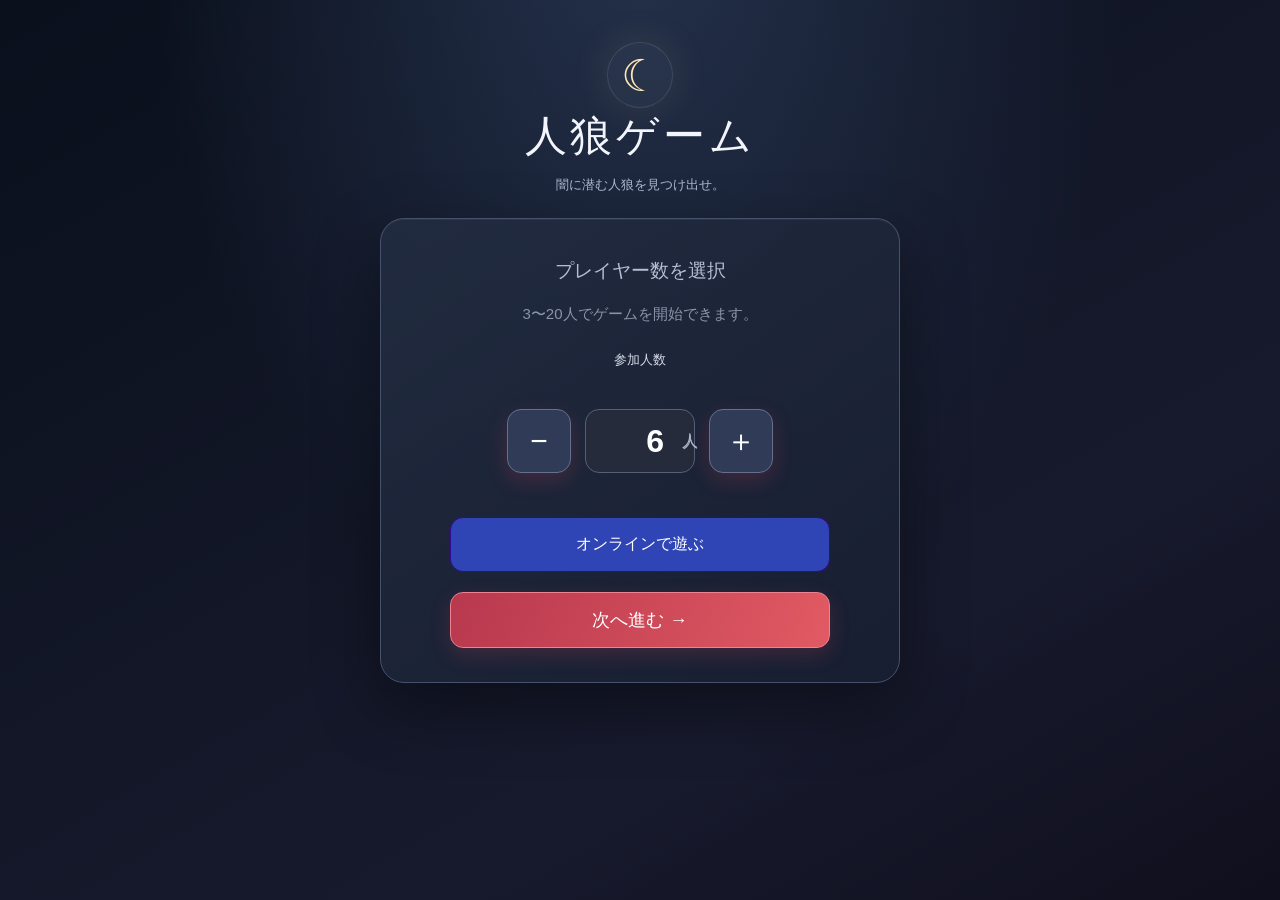
==== index.html @ f83a1902 "Add files via upload" ====
<!DOCTYPE html>
<html lang="ja">
<head>
  <meta charset="UTF-8">
  <meta name="viewport" content="width=device-width, initial-scale=1.0">

  
  <title>人狼ゲーム</title>

  <link rel="stylesheet" href="style.css">
  <script src="script.js" defer></script>
</head>

<body>

  <div class="app-shell">

    <header class="app-header">
      <div class="brand-mark">☾</div>

      <h1>人狼ゲーム</h1>

      <p class="subtitle">
        闇に潜む人狼を見つけ出せ。
      </p>
    </header>

    <main class="game-card">

      <div id="game">
        <h2>プレイヤー数を選択</h2>

        <p>3〜20人でゲームを開始できます。</p>

        <label class="field-label" for="count">
          参加人数
        </label>

        <div class="number-field">
          
<div class="count-selector">
  <button id="initial-count-minus" class="count-adjust" type="button">−</button>

  <div class="count-display">
    <input type="number" id="count" min="3" max="20" value="6">
    <span>人</span>
  </div>

  <button id="initial-count-plus" class="count-adjust" type="button">＋</button>
</div>

          <span>人</span>
        </div>


<a class="online-mode-link" href="./online.html">
  オンラインで遊ぶ
</a>


        <button id="start">
          次へ進む →
        </button>
      </div>

    </main>

  </div>

</body>
</html>
---- style.css ----
:root {
  color-scheme: dark;
  font-family: "Segoe UI", "Yu Gothic", "Meiryo", sans-serif;
  font-synthesis: none;
  --ink: #f3f5fc;
  --muted: #acb6cc;
  --accent: #e36a71;
  --line: #34405a;
}
* { box-sizing: border-box; }
body {
  margin: 0;
  min-height: 100vh;
  min-height: 100dvh;
  color: var(--ink);
  background: radial-gradient(ellipse at 50% -10%, #24324c 0, transparent 54%),
              linear-gradient(150deg, #0a101c, #171a2d 70%, #100f1d);
}
body::before {
  content: "";
  position: fixed;
  inset: 0;
  z-index: -1;
  opacity: .2;
  background-image: radial-gradient(#e9ebfa 0.7px, transparent 0.7px);
  background-size: 38px 38px;
  pointer-events: none;
}
.app-shell { width: min(100% - 32px, 520px); margin: 0 auto; padding: 42px 0 28px; }
.app-header { text-align: center; padding: 0 0 24px; }
.brand-mark { display: inline-grid; place-items: center; color: #ffe7b4; font-size: 44px; width: 66px; height: 66px; border-radius: 50%; background: #ffffff0a; border: 1px solid #ffffff1c; box-shadow: 0 0 38px #e8c48f21; }
.eyebrow { margin: 14px 0 6px; font-size: 10px; letter-spacing: .25em; color: #d0b6a6; font-weight: 700; }
h1 { font-size: clamp(29px, 7vw, 42px); margin: 0; font-weight: 800; letter-spacing: .09em; }
.subtitle { color: var(--muted); font-size: 13px; margin: 12px 0 0; }
.game-card { padding: clamp(20px, 5vw, 34px); background: linear-gradient(145deg, #222b40ed, #181f31f4); border: 1px solid #46516c; border-radius: 24px; box-shadow: 0 24px 65px #0006, inset 0 1px #ffffff10; }
#game { min-height: 220px; text-align: center; }
#game h2 { margin: 4px 0 17px; font-size: clamp(22px, 5vw, 27px); line-height: 1.45; }
#game h3 { margin-top: 22px; font-size: 17px; }

/* 通常の説明文 */
#game > p {
  color: #aeb8cc;
  font-size: 16px;
  font-weight: 400;
  line-height: 1.7;
}

#game > p { color: var(--muted); }
button { display: block; width: min(100%, 380px); margin: 20px auto 0; padding: 15px 20px; background: linear-gradient(110deg, #b8384e, #e15a63); color: #fff; border: 1px solid #ef8190; border-radius: 13px; font: inherit; font-size: 16px; font-weight: 750; cursor: pointer; box-shadow: 0 7px 20px #d1405836; transition: transform .18s ease, filter .18s ease, box-shadow .18s ease; }
button:hover:not(:disabled) { transform: translateY(-2px); filter: brightness(1.12); box-shadow: 0 12px 24px #d1405850; }
button:active:not(:disabled) { transform: translateY(1px) scale(.985); }
button:focus-visible, input:focus-visible, select:focus-visible, textarea:focus-visible { outline: 3px solid #f8c794; outline-offset: 3px; }
button:disabled { opacity: .48; cursor: not-allowed; filter: grayscale(.4); }
.field-label { display: block; font-size: 13px; color: #d6dbe8; font-weight: 650; margin: 25px 0 12px; }
.number-field { position: relative; display: flex; align-items: center; justify-content: center; width: 160px; margin: 0 auto 12px; }
.number-field input { width: 100%; padding: 16px 42px 16px 18px; text-align: center; font-size: 30px; font-weight: 700; }
.number-field span { position: absolute; right: 22px; color: var(--muted); pointer-events: none; }
input, select, textarea { color: var(--ink); font: inherit; background: #101728; border: 1px solid #485570; border-radius: 10px; padding: 12px 14px; }
input[type="number"] { width: 100px; }
#name-inputs { display: flex; flex-direction: column; gap: 12px; margin: 24px auto; max-width: 320px; }
.name-input { width: 100%; font-size: 16px; }
#role-settings { display: flex; flex-direction: column; gap: 11px; margin: 22px 0; }
.role-row { display: flex; justify-content: space-between; align-items: center; gap: 14px; padding: 13px 15px; background: #101728a8; border: 1px solid var(--line); border-radius: 12px; }
.role-row label { text-align: left; }
.role-count { width: 78px!important; text-align: center; }
.error-text { color: #ff9ca4!important; font-size: 14px; }
.role { font-size: 30px; font-weight: 800; }
.choice-list { display: grid; gap: 10px; margin: 22px 0 6px; }
.choice-button { margin: 0; width: 100%; background: #303b57; border: 1px solid #566785; box-shadow: none; }
.survivor-list { text-align: left; margin: 18px 0; }
.survivor, .eliminated { margin: 8px 0; padding: 12px; border-radius: 9px; }
.survivor { color: #a9edc6; background: #183d34a8; }
.eliminated { color: #f5aab4; background: #542b37a8; }
.wolf-opinion { text-align: left; background: #402936; border: 1px solid #8e4b5e; border-radius: 12px; padding: 14px; margin: 12px 0; }
.wolf-opinion strong { color: #ffa8ae; }
.wolf-opinion p { color: #f2dbe3!important; margin: 7px 0; }
.wolf-select { width: 100%; display: block; margin: 12px auto; }
.wolf-comment { width: 100%; margin: 12px 0; }
.wolf-explanation { background: #422c37; border-left: 4px solid var(--accent); border-radius: 8px; padding: 14px; text-align: left; line-height: 1.8; color: white!important; }

.private-role-badge {
  display: flex;
  flex-direction: column;
  align-items: center;
  gap: 8px;

  margin-bottom: 24px;
  padding: 20px;

  background: rgba(130, 35, 48, 0.18);
  border: 2px solid #d94b5e;
  border-radius: 14px;

  text-align: center;
}

.private-role-badge span { font-size: 13px; color: #f3ccd4; }

/* 自分の役職を強調 */
.private-role-badge strong {
  font-size: 30px;
  font-weight: 900;
  color: #ff626e;
  text-shadow: 0 0 12px rgba(255, 98, 110, 0.25);
}

.app-footer { padding-top: 24px; text-align: center; color: #79859f; font-size: 10px; letter-spacing: .14em; }
@media (max-width: 420px) { .app-shell { padding-top: 24px; } .game-card { border-radius: 18px; } .private-role-badge { flex-direction: column; gap: 3px; align-items: flex-start; } }
@media (prefers-reduced-motion: reduce) { *, *::before, *::after { animation: none!important; transition: none!important; } }


/* ===================================
   人狼ゲーム UI最終調整
=================================== */

/* 画面全体 */
.app-shell {
  width: min(100% - 32px, 520px);
  margin: 0 auto;
}

/* メインカード */
.game-card {
  background: linear-gradient(
    145deg,
    rgba(34, 43, 64, 0.96),
    rgba(24, 31, 49, 0.98)
  );

  border: 1px solid #46516c;
  border-radius: 24px;

  box-shadow:
    0 24px 65px rgba(0, 0, 0, 0.4),
    inset 0 1px rgba(255, 255, 255, 0.06);
}

/* 日付やフェーズ名 */
#game h2 {
  font-size: 19px;
  font-weight: 650;
  color: #b4bfd4;
  margin-bottom: 16px;
}

/* 今何をすべきかを示す説明 */
#game > p {
  font-size: 21px;
  font-weight: 700;
  line-height: 1.7;
  color: #ffffff;
}

/* 仲間の人狼の表示 */
#game .wolf-explanation {
  font-size: 19px;
  font-weight: 700;
  line-height: 1.8;
}

/* 人狼の意見カード */
.wolf-opinion {
  background: #402936;
  border: 1px solid #8e4b5e;
  border-radius: 12px;
  padding: 17px;
  margin: 14px 0;
}

.wolf-opinion strong {
  font-size: 20px;
  color: #ffb0b6;
}

/* 選択ボタン */
.choice-button {
  font-size: 19px;
  font-weight: 700;
  padding: 17px 18px;
}

/* メインボタン */
button {
  font-size: 18px;
  font-weight: 750;
  min-height: 54px;
}

/* 自分の役職 */
.private-role-badge strong {
  font-size: 23px;
  font-weight: 800;
}

/* 人数選択 */
.number-field input {
  font-size: 32px;
  font-weight: 800;
}

/* スマホ対応 */
@media (max-width: 420px) {
  #game > p {
    font-size: 19px;
  }

  #game h2 {
    font-size: 17px;
  }

  .game-card {
    border-radius: 18px;
  }
}


/* ==============================
   詳細設定
============================== */

.advanced-settings {
  margin: 24px 0;
  padding: 16px;
  border: 1px solid #46516c;
  border-radius: 14px;
  background: #1d263a;
  text-align: left;
}

.advanced-settings summary {
  cursor: pointer;
  font-size: 19px;
  font-weight: 700;
  color: #ffe7b4;
  padding: 4px;
}

.advanced-settings summary::marker {
  color: #e36a71;
}

.setting-item {
  display: flex;
  justify-content: space-between;
  align-items: center;
  gap: 15px;
  padding: 18px 0;
  border-bottom: 1px solid #46516c;
}

.setting-item:last-child {
  border-bottom: none;
}

.setting-description {
  flex: 1;
  min-width: 0;
}

.setting-description strong {
  font-size: 16px;
  color: #ffffff;
}

.setting-description p {
  font-size: 13px;
  color: #acb6cc;
  margin: 6px 0 0;
}

/* ON・OFFスイッチ */

.setting-switch {
  position: relative;
  width: 52px;
  height: 30px;
  flex-shrink: 0;
  display: block;
  cursor: pointer;
}

.setting-switch input {
  position: absolute;
  opacity: 0;
  width: 100%;
  height: 100%;
  margin: 0;
  cursor: pointer;
}

.switch-slider {
  position: absolute;
  inset: 0;
  background: #47536a;
  border-radius: 30px;
  transition: background 0.25s;
  pointer-events: none;
}

.switch-slider::before {
  content: "";
  position: absolute;
  width: 22px;
  height: 22px;
  left: 4px;
  top: 4px;
  background: white;
  border-radius: 50%;
  transition: transform 0.25s;
}

.setting-switch input:checked + .switch-slider {
  background: #e36a71;
}

.setting-switch input:checked + .switch-slider::before {
  transform: translateX(22px);
}

.setting-switch input:focus-visible + .switch-slider {
  outline: 3px solid #f8c794;
  outline-offset: 3px;
}

/* 狂人の人狼確認カード */

.wolf-identity-card {
  margin: 18px 0;
  padding: 20px;
  background: #422c37;
  border: 1px solid #a65e6a;
  border-radius: 12px;
  text-align: center;
}

.wolf-identity-card p {
  font-size: 14px;
  color: #f3ccd4;
  margin: 0 0 10px;
}

.wolf-identity-card strong {
  display: block;
  font-size: clamp(22px, 5vw, 28px);
  color: #ffe7b4;
  overflow-wrap: anywhere;
}


/* 投票スキップボタン */
.skip-button {
  background: #303b57;
  border: 1px solid #64748b;
  box-shadow: none;
  color: #ffffff;
  margin-top: 12px;
}

/* キャンセルボタン */
.cancel-button {
  background: transparent;
  border: 1px solid #64748b;
  box-shadow: none;
  color: #acb6cc;
  margin-top: 12px;
}


/* ==========================
   役職表示の視認性改善
========================== */

/* 役職の表示枠 */
#game .private-role-badge {
  background: rgba(100, 30, 45, 0.12);
  border: 2px solid #e34f62;
  border-radius: 16px;
  padding: 22px 16px;
  margin-bottom: 26px;

  display: flex;
  flex-direction: column;
  align-items: center;
  gap: 10px;

  box-shadow: 0 0 18px rgba(227, 79, 98, 0.15);
}

/* 「あなたの役職」のラベル */
#game .private-role-badge span {
  color: #aab0bf;
  font-size: 13px;
  font-weight: 400;
}

/* 役職名：白文字＋赤い輪郭 */
#game .private-role-badge strong {
  color: #ffffff;
  font-size: clamp(30px, 7vw, 38px);
  font-weight: 900;

  -webkit-text-stroke: 1px #e34f62;
  paint-order: stroke fill;

  text-shadow: 0 0 16px rgba(227, 79, 98, 0.25);
  letter-spacing: 0.08em;
}

/* 通常の説明文を薄くする */
#game > p {
  color: #8b94a8;
  font-size: 15px;
  font-weight: 400;
  line-height: 1.7;
}

/* 人狼の補足説明も控えめにする */
#game .wolf-explanation {
  color: #a4adbf !important;
  font-size: 15px;
  font-weight: 400;
  line-height: 1.7;

  background: rgba(255, 255, 255, 0.025);
  border-left: 2px solid #6a4652;
  box-shadow: none;
}


/* 端末を渡す相手の名前 */
#game .pass-player-name {
  color: #ffffff;
  font-size: clamp(32px, 8vw, 44px);
  font-weight: 900;
  text-align: center;
  line-height: 1.3;
  overflow-wrap: anywhere;

  text-shadow: 0 0 18px rgba(255, 255, 255, 0.15);

  margin: 20px 0 8px;
}

/* 端末の受け渡し説明 */
#game .pass-instruction {
  color: #8892a6;
  font-size: 15px;
  font-weight: 400;
  text-align: center;

  margin-bottom: 32px;
}


/* 占い結果の確認欄 */
#game .seer-confirm {
  margin-top: 18px;
  padding: 20px 16px;
  background: rgba(110, 40, 58, 0.16);
  border: 1px solid #9c5264;
  border-radius: 14px;
  animation: confirmAppear 0.2s ease-out;
}

#game .seer-confirm h3 {
  color: #ffffff;
  font-size: 18px;
  margin: 0 0 10px;
}

#game .seer-confirm p {
  color: #aeb8c8;
  font-size: 14px;
  line-height: 1.6;
  margin: 0 0 16px;
}

#game .seer-confirm-actions {
  display: flex;
  gap: 10px;
}

#game .seer-confirm-actions button {
  flex: 1;
  font-size: 14px;
  padding: 12px 8px;
  margin: 0;
}

#game .seer-confirm-cancel {
  background: #343b4e;
  color: #ffffff;
  border: 1px solid #626b80;
}

@keyframes confirmAppear {
  from {
    opacity: 0;
    transform: translateY(8px);
  }
  to {
    opacity: 1;
    transform: translateY(0);
  }
}


/* 人狼の選択ボタン一覧 */
#game .wolf-button-list {
  display: grid;
  grid-template-columns: repeat(2, minmax(0, 1fr));
  gap: 10px;
  margin: 14px 0 26px;
}

/* 通常の選択ボタン */
#game .wolf-choice-button {
  width: 100%;
  min-width: 0;
  margin: 0;
  padding: 14px 10px;

  background: #303b57;
  color: #ffffff;
  border: 2px solid #48516a;
  border-radius: 12px;

  font-size: 15px;
  font-weight: 600;
  line-height: 1.5;
  overflow-wrap: anywhere;

  cursor: pointer;
  transition: background 0.15s, border-color 0.15s;
}

/* 選択済みボタン */
#game .wolf-choice-button.selected {
  background: #84354b;
  border-color: #ff829a;
  color: #ffffff;
  box-shadow: 0 0 12px rgba(255, 100, 130, 0.2);
}

/* スマホの小さい画面 */
@media (max-width: 380px) {
  #game .wolf-button-list {
    grid-template-columns: 1fr;
  }
}


/* 人数を変更して遊ぶボタン */
#game .secondary-button {
  background: #303b57;
  color: #ffffff;
  border: 1px solid #65708b;
  margin-top: 12px;
}

#game .secondary-button:hover {
  background: #3c4969;
  border-color: #8e9bb8;
}


/* 設定画面の戻るボタン */
#game .back-button {
  margin-top: 12px;
  background: transparent;
  color: #b4bdcf;
  border: 1px solid #556078;
  border-radius: 12px;
  padding: 13px 18px;
  font-size: 14px;
  font-weight: 500;
}

#game .back-button:hover {
  background: #303b57;
  color: #ffffff;
  border-color: #8895b2;
}


/* 人数選択エリア */
#game .count-selector {
  display: flex;
  align-items: center;
  justify-content: center;
  gap: 14px;
  margin: 28px 0;
}

/* ＋・−ボタン */
#game .count-adjust {
  width: 64px;
  height: 64px;
  flex-shrink: 0;
  padding: 0;
  margin: 0;

  background: #303b57;
  color: #ffffff;
  border: 1px solid #65708b;
  border-radius: 14px;

  font-size: 30px;
  font-weight: 400;
  cursor: pointer;
}

#game .count-adjust:hover:not(:disabled) {
  background: #84354b;
  border-color: #e34f62;
}

#game .count-adjust:disabled {
  opacity: 0.35;
  cursor: not-allowed;
}

/* 中央の数字表示 */

#game .count-display {
  width: 110px;
  height: 64px;
  flex-shrink: 0;

  display: flex;
  flex-direction: row;
  align-items: center;
  justify-content: center;
  gap: 5px;

  background: #252b3a;
  border: 1px solid #556078;
  border-radius: 14px;
  box-sizing: border-box;
}



#game .count-display input {
  width: 48px;
  height: 44px;
  padding: 0;
  margin: 0;

  background: transparent;
  color: #ffffff;
  border: none;
  outline: none;
  box-shadow: none;

  text-align: right;
  font-size: 32px;
  font-weight: 800;
  line-height: 1;
  box-sizing: border-box;

  appearance: textfield;
  -moz-appearance: textfield;
}


/* 数字にカーソルを合わせても標準の上下矢印を出さない */
#game .count-display input::-webkit-inner-spin-button,
#game .count-display input::-webkit-outer-spin-button {
  -webkit-appearance: none;
  margin: 0;
}


#game .count-display span {
  display: inline-block;
  flex-shrink: 0;
  color: #aab2c3;
  font-size: 15px;
  font-weight: 500;
  line-height: 1;
  margin: 0;
  padding: 0;
}



/* ========================================
   ゲーム全体のスマホ対応
======================================== */

/* 画面の横はみ出しを防止 */
html {
  width: 100%;
  overflow-x: clip;
  -webkit-text-size-adjust: 100%;
}

body {
  width: 100%;
  min-height: 100vh;
  min-height: 100dvh;
  margin: 0;
  overflow-x: clip;
  box-sizing: border-box;
}

*, *::before, *::after {
  box-sizing: border-box;
}

/* ゲームエリア */
#game {
  width: 100%;
  min-width: 0;
  max-width: 680px;
  margin-left: auto;
  margin-right: auto;
}

/* 日本語・長い名前の折り返し */
#game h2,
#game h3,
#game p,
#game strong,
#game .pass-player-name {
  overflow-wrap: anywhere;
  word-break: normal;
}

/* 入力欄の共通設定 */
#game input,
#game select,
#game textarea {
  max-width: 100%;
}

/* タッチ操作とアクセシビリティ */
button {
  touch-action: manipulation;
  -webkit-tap-highlight-color: transparent;
}

button:focus-visible,
input:focus-visible,
select:focus-visible,
textarea:focus-visible {
  outline: 2px solid #e34f62;
  outline-offset: 3px;
}

/* ========================================
   タブレット・スマホ共通
======================================== */

@media (max-width: 768px) {

  body {
    padding-left: 14px;
    padding-right: 14px;
    padding-bottom: env(safe-area-inset-bottom, 0px);
  }

  #game {
    width: 100%;
    padding: 20px 16px;
    border-radius: 18px;
  }

  #game h2 {
    font-size: clamp(22px, 5.5vw, 30px);
    line-height: 1.35;
  }

  #game h3 {
    font-size: clamp(17px, 4.4vw, 21px);
    line-height: 1.4;
  }

  #game p {
    font-size: 14px;
    line-height: 1.75;
  }

  /* 通常の画面遷移ボタン */
  #game > button {
    display: block;
    width: 100%;
    min-height: 48px;
    padding: 13px 14px;
    font-size: 15px;
    line-height: 1.5;
    white-space: normal;
    overflow-wrap: anywhere;
  }

  /* プレイヤー名の入力画面 */
  #game #name-inputs {
    display: flex;
    flex-direction: column;
    gap: 10px;
    width: 100%;
  }

  #game .name-input {
    width: 100%;
    min-width: 0;
    min-height: 48px;
    margin: 0;
    padding: 12px 14px;
    font-size: 16px;
  }

  /* 役職人数の設定 */
  #game .role-row {
    display: flex;
    align-items: center;
    justify-content: space-between;
    gap: 12px;
    width: 100%;
    min-width: 0;
  }

  #game .role-row label {
    flex: 1;
    min-width: 0;
    font-size: 15px;
  }

  #game .role-count {
    width: 74px;
    max-width: 38%;
    min-height: 46px;
    flex-shrink: 0;
    margin: 0;
    font-size: 16px;
    text-align: center;
  }

  /* 詳細設定 */
  #game .advanced-settings {
    width: 100%;
    max-width: 100%;
  }

  #game .setting-item {
    display: flex;
    align-items: center;
    justify-content: space-between;
    gap: 12px;
    min-width: 0;
  }

  #game .setting-description {
    flex: 1;
    min-width: 0;
  }

  #game .setting-switch {
    flex-shrink: 0;
  }

  /* 受け渡し画面 */
  #game .pass-player-name {
    font-size: clamp(27px, 7vw, 40px);
    line-height: 1.35;
    text-align: center;
    margin: 20px 0 10px;
  }

  #game .pass-instruction {
    font-size: 14px;
    text-align: center;
    line-height: 1.6;
    margin-bottom: 28px;
  }

  /* 夜の役職表示 */
  #game .private-role-badge {
    width: 100%;
    max-width: 100%;
    padding: 16px 12px;
  }

  #game .private-role-badge strong {
    font-size: clamp(27px, 7vw, 38px);
    line-height: 1.35;
    overflow-wrap: anywhere;
  }

  /* 占い・護衛・投票先の選択 */
  #game .choice-list {
    display: grid;
    grid-template-columns: repeat(2, minmax(0, 1fr));
    gap: 10px;
    width: 100%;
  }

  #game .choice-button {
    width: 100%;
    min-width: 0;
    min-height: 52px;
    margin: 0;
    padding: 12px 8px;
    font-size: 14px;
    line-height: 1.4;
    overflow-wrap: anywhere;
    white-space: normal;
  }

  /* 人狼の襲撃先・理由 */
  #game .wolf-button-list {
    display: grid;
    grid-template-columns: repeat(2, minmax(0, 1fr));
    gap: 10px;
    width: 100%;
  }

  #game .wolf-choice-button {
    width: 100%;
    min-width: 0;
    min-height: 52px;
    margin: 0;
    padding: 12px 8px;
    font-size: 14px;
    line-height: 1.45;
    overflow-wrap: anywhere;
    white-space: normal;
  }

  /* 人狼の仲間の意見 */
  #game .wolf-opinion {
    width: 100%;
    max-width: 100%;
    min-width: 0;
    overflow-wrap: anywhere;
  }

  /* 生存者一覧 */
  #game .survivor-list {
    width: 100%;
    max-width: 100%;
  }

  #game .survivor-list p {
    overflow-wrap: anywhere;
  }

  /* 占い結果の確認 */
  #game .seer-confirm {
    width: 100%;
    max-width: 100%;
    padding: 16px 12px;
  }

  #game .seer-confirm-actions {
    display: flex;
    gap: 8px;
  }

  #game .seer-confirm-actions button {
    flex: 1;
    min-width: 0;
    min-height: 46px;
    padding: 10px 6px;
    font-size: 13px;
    white-space: normal;
  }

  /* 人数設定 */
  .count-selector {
    display: flex;
    align-items: center;
    justify-content: center;
    gap: 10px;
    width: 100%;
    max-width: 100%;
  }

  .count-adjust {
    width: 58px;
    height: 60px;
    flex-shrink: 0;
    margin: 0;
    padding: 0;
    font-size: 27px;
  }

  .count-display {
    width: 108px;
    height: 60px;
    min-width: 0;
    flex-shrink: 0;
    display: flex;
    flex-direction: row;
    align-items: center;
    justify-content: center;
    gap: 5px;
  }

  .count-display input {
    width: 48px;
    height: 44px;
    min-width: 0;
    padding: 0;
    margin: 0;
    font-size: 29px;
    text-align: right;
    line-height: 1;
    appearance: textfield;
    -moz-appearance: textfield;
  }

  .count-display span {
    display: inline-block;
    flex-shrink: 0;
    padding: 0;
    margin: 0;
    font-size: 14px;
    line-height: 1;
  }

  .count-display input::-webkit-inner-spin-button,
  .count-display input::-webkit-outer-spin-button {
    -webkit-appearance: none;
    margin: 0;
  }
}

/* ========================================
   小さいスマホ向け
======================================== */

@media (max-width: 380px) {

  body {
    padding-left: 10px;
    padding-right: 10px;
  }

  #game {
    padding: 18px 12px;
    border-radius: 14px;
  }

  #game h2 {
    font-size: 22px;
  }

  #game .choice-list,
  #game .wolf-button-list {
    gap: 8px;
  }

  #game .choice-button,
  #game .wolf-choice-button {
    padding: 12px 6px;
    font-size: 13px;
  }

  #game .role-count {
    width: 65px;
  }

  .count-selector {
    gap: 7px;
  }

  .count-adjust {
    width: 50px;
    height: 56px;
    font-size: 25px;
  }

  .count-display {
    width: 94px;
    height: 56px;
    gap: 4px;
  }

  .count-display input {
    width: 42px;
    font-size: 27px;
  }
}

/* ========================================
   動きを減らす設定への対応
======================================== */

@media (prefers-reduced-motion: reduce) {
  #game button,
  #game input,
  #game .wolf-choice-button {
    transition: none;
  }
}


/* 昼の議論タイマー */
#game .discussion-timer {
  width: 100%;
  margin: 24px 0;
  padding: 24px 16px;
  background: #242b3a;
  border: 1px solid #556078;
  border-radius: 18px;
  text-align: center;
}

#game .discussion-timer > p {
  color: #b0b9cb;
  font-size: 14px;
  margin: 0 0 12px;
}

#game .discussion-timer-display {
  color: #ffffff;
  font-size: clamp(44px, 12vw, 64px);
  font-weight: 900;
  line-height: 1.2;
  letter-spacing: 2px;
  font-variant-numeric: tabular-nums;
  margin-bottom: 20px;
}

#game .discussion-timer-display.time-up {
  color: #ff829a;
}

#game .discussion-add-time {
  width: 100%;
  min-height: 48px;
  margin: 0;
  padding: 12px;
  background: #303b57;
  color: #ffffff;
  border: 1px solid #65708b;
  border-radius: 12px;
  font-size: 15px;
  font-weight: 700;
}

#game .discussion-add-time:hover {
  background: #84354b;
  border-color: #e34f62;
}

@media (max-width: 380px) {
  #game .discussion-timer {
    padding: 20px 12px;
  }

  #game .discussion-timer-display {
    font-size: 42px;
    letter-spacing: 1px;
  }
}


/* 占い結果の表示 */
#game .seer-result-text {
  display: flex;
  flex-direction: column;
  align-items: center;
  gap: 16px;
  width: 100%;
  margin: 26px 0;
  text-align: center;
}

/* 占った相手の名前 */
#game .seer-result-text span {
  display: block;
  color: #ffffff;
  font-size: 17px;
  font-weight: 600;
  line-height: 1.6;
  overflow-wrap: anywhere;
}

/* 判定結果だけ赤色で強調 */
#game .seer-result-text strong {
  display: block;
  color: #ff617b;
  font-size: clamp(27px, 7vw, 42px);
  font-weight: 900;
  line-height: 1.4;
  text-shadow: 0 0 18px rgba(255, 80, 110, 0.2);
  overflow-wrap: anywhere;
}

@media (max-width: 380px) {
  #game .seer-result-text strong {
    font-size: 27px;
  }
}


/* 人狼の仲間確認画面 */
#game .wolf-teammates {
  display: flex;
  flex-direction: column;
  align-items: center;
  gap: 12px;
  width: 100%;
  margin: 26px 0;
  text-align: center;
}

/* 仲間の人狼という説明 */
#game .wolf-teammates span {
  color: #b0b9cb;
  font-size: 15px;
  font-weight: 500;
}

/* 仲間のプレイヤー名 */
#game .wolf-teammates strong {
  display: block;
  color: #ff617b;
  font-size: clamp(28px, 7vw, 42px);
  font-weight: 900;
  line-height: 1.5;
  text-align: center;
  overflow-wrap: anywhere;
  text-shadow: 0 0 18px rgba(255, 80, 110, 0.2);
}


/* タイマー操作ボタンを横並びにする */
#game .discussion-timer-controls {
  display: grid;
  grid-template-columns: repeat(2, minmax(0, 1fr));
  gap: 10px;
  width: 100%;
}

/* 一時停止・再開ボタン */
#game .discussion-pause {
  width: 100%;
  min-height: 48px;
  margin: 0;
  padding: 12px 8px;
  background: #84354b;
  color: #ffffff;
  border: 1px solid #e34f62;
  border-radius: 12px;
  font-size: 15px;
  font-weight: 700;
}

/* 既存の＋1分ボタンも高さを統一 */
#game .discussion-add-time {
  width: 100%;
  min-height: 48px;
  margin: 0;
}

#game .discussion-pause:disabled {
  opacity: 0.4;
  cursor: not-allowed;
}

@media (max-width: 380px) {
  #game .discussion-timer-controls {
    gap: 8px;
  }

  #game .discussion-pause,
  #game .discussion-add-time {
    font-size: 13px;
    padding: 10px 6px;
  }
}


/* 怪盗の役職交換画面 */
#game .choice-list {
  display: grid;
  grid-template-columns: repeat(2, minmax(0, 1fr));
  gap: 10px;
  width: 100%;
}

#game .choice-button {
  min-width: 0;
  min-height: 52px;
  margin: 0;
  padding: 13px 10px;
  overflow-wrap: anywhere;
  white-space: normal;
}

/* 怪盗の交換しないボタン */
#game .back-button {
  min-height: 48px;
  background: #303b57;
  color: #ffffff;
  border: 1px solid #65708b;
  border-radius: 12px;
}

/* 小さいスマホ */
@media (max-width: 380px) {
  #game .choice-list {
    gap: 8px;
  }

  #game .choice-button {
    padding: 12px 7px;
    font-size: 13px;
  }
}


#game .special-role-description {
  width: 100%;
  margin: 16px 0 24px;
  padding: 16px;
  background: #242b3a;
  color: #ffffff;
  border: 1px solid #65708b;
  border-radius: 12px;
  font-size: 15px;
  font-weight: 500;
  line-height: 1.8;
  text-align: left;
}


/* 怪盗の交換結果 */
#game .thief-role-result {
  display: flex;
  flex-direction: column;
  align-items: center;
  gap: 12px;
  margin: 24px 0;
  text-align: center;
}

#game .thief-role-result span {
  color: #ffffff;
  font-size: 17px;
  font-weight: 600;
}

#game .thief-role-result strong {
  color: #ff617b;
  font-size: clamp(32px, 8vw, 46px);
  font-weight: 900;
  line-height: 1.4;
  overflow-wrap: anywhere;
  text-shadow: 0 0 18px rgba(255, 80, 110, 0.25);
}


/* 役職設定の各カード */
#game .role-row {
  display: flex;
  align-items: center;
  justify-content: space-between;
  gap: 14px;
  width: 100%;
  padding: 16px;
  margin-bottom: 12px;
  background: #252d40;
  border: 1px solid #46516a;
  border-radius: 14px;
}

/* 役職名と説明文 */
#game .role-info {
  display: flex;
  flex: 1;
  min-width: 0;
  flex-direction: column;
  align-items: flex-start;
  gap: 6px;
}

/* 役職名を大きく強調 */
#game .role-name {
  display: block;
  color: #ffffff;
  font-size: 23px;
  font-weight: 800;
  line-height: 1.3;
  text-align: left;
}

/* 一言説明 */
#game .role-description {
  margin: 0;
  color: #b1bbce;
  font-size: 13px;
  font-weight: 400;
  line-height: 1.5;
  text-align: left;
  overflow-wrap: anywhere;
}

/* 人数入力欄 */
#game .role-count {
  flex: 0 0 58px;
  width: 58px;
  min-width: 0;
  height: 52px;
  padding: 6px;
  text-align: center;
  font-size: 23px;
  font-weight: 700;
  color: #ffffff;
  background: #171d2b;
  border: 1px solid #66718a;
  border-radius: 10px;
}

/* スマートフォン対応 */
@media (max-width: 480px) {
  #game .role-row {
    padding: 13px 11px;
    gap: 8px;
  }

  #game .role-name {
    font-size: 20px;
  }

  #game .role-description {
    font-size: 12px;
  }

  #game .role-count {
    flex-basis: 52px;
    width: 52px;
    height: 48px;
    font-size: 21px;
  }
}


/* 怪盗に役職を盗まれたときの通知 */
#game .robbery-notice {
  display: flex;
  flex-direction: column;
  align-items: center;
  gap: 16px;
  text-align: center;
  margin: 28px 0;
}

#game .robbery-notice > strong:first-child {
  color: #ff617b;
  font-size: clamp(24px, 6vw, 32px);
  font-weight: 900;
  line-height: 1.5;
}

#game .robbery-notice span {
  color: #ffffff;
  font-size: 16px;
  font-weight: 500;
}

#game .robbery-notice .robbery-new-role {
  color: #ff617b;
  font-size: clamp(34px, 9vw, 48px);
  font-weight: 900;
  line-height: 1.3;
}


/* ランダム事件カード */
#game .event-card {
  padding: 18px;
  margin: 18px 0;
  border: 1px solid #d08c59;
  border-radius: 14px;
  background: #372b2b;
  text-align: center;
}

#game .event-card strong {
  color: #ffd39b;
  font-size: 20px;
}

#game .event-card p {
  color: #ffffff;
  font-size: 15px;
}

/* 勝利演出 */
#game .victory-screen {
  padding: 32px 18px;
  border-radius: 20px;
  margin-bottom: 22px;
  text-align: center;
  animation: victory-appear 0.7s ease-out both;
}

#game .victory-wolf {
  background: linear-gradient(145deg, #451a30, #221924);
  border: 2px solid #e34f62;
}

#game .victory-village {
  background: linear-gradient(145deg, #193d46, #182a34);
  border: 2px solid #66c8d5;
}

#game .victory-teruteru {
  background: linear-gradient(145deg, #504024, #262338);
  border: 2px solid #ffd27e;
}

#game .victory-symbol {
  color: #ffffff;
  font-size: 76px;
  animation: victory-glow 2s ease-in-out infinite alternate;
}

#game .victory-result {
  color: #ffffff;
  font-size: clamp(25px, 7vw, 38px);
  font-weight: 900;
}

#game .victory-wolf .victory-result {
  color: #ff829a;
}

#game .victory-village .victory-result {
  color: #8be4ed;
}

#game .victory-teruteru .victory-result {
  color: #ffe09a;
}

/* 振り返り */
#game .review-panel {
  margin: 20px 0;
  padding: 18px 14px;
  background: #1d2637;
  border: 1px solid #46516a;
  border-radius: 16px;
}

#game .review-panel[hidden] {
  display: none !important;
}

#game .review-panel h3 {
  color: #ffffff;
  font-size: 21px;
  margin: 22px 0 14px;
}

#game .review-player {
  padding: 14px;
  margin: 10px 0;
  background: #252d40;
  border: 1px solid #46516a;
  border-radius: 12px;
}

#game .review-player strong {
  color: #ffffff;
  font-size: 19px;
}

#game .review-player p,
#game .review-history-item {
  color: #c6cfdd;
  font-size: 14px;
  line-height: 1.6;
}

#game .review-history-item {
  padding: 12px;
  margin: 8px 0;
  border-left: 3px solid #a45a6d;
  background: #252d40;
  border-radius: 6px;
}

#game .review-missing {
  color: #ffd39b;
  font-size: 17px;
  font-weight: 800;
  text-align: center;
  padding: 14px;
}

#game .review-button {
  background: #84354b;
  color: #ffffff;
  border: 1px solid #e34f62;
}

@keyframes victory-appear {
  from {
    opacity: 0;
    transform: scale(0.92) translateY(15px);
  }
  to {
    opacity: 1;
    transform: scale(1) translateY(0);
  }
}

@keyframes victory-glow {
  from {
    opacity: 0.6;
    transform: scale(0.95);
  }
  to {
    opacity: 1;
    transform: scale(1.08);
  }
}

@media (max-width: 480px) {
  #game .victory-screen {
    padding: 26px 12px;
  }

  #game .victory-symbol {
    font-size: 60px;
  }
}

@media (prefers-reduced-motion: reduce) {
  #game .victory-screen,
  #game .victory-symbol {
    animation: none;
  }
}


/* =====================================
   振り返り：役職を大きく赤く表示
===================================== */

#game .review-role-row {
  display: flex;
  justify-content: space-between;
  align-items: center;
  gap: 12px;
  margin-top: 14px;
  padding: 12px;
  background: #1a2232;
  border-radius: 10px;
  text-align: left;
}

#game .review-role-row span {
  color: #b1bbce;
  font-size: 14px;
  flex-shrink: 0;
}

#game .review-role-row .review-role-name {
  color: #ff617b !important;
  font-size: clamp(24px, 6vw, 30px) !important;
  font-weight: 900;
  line-height: 1.3;
  text-align: right;
  overflow-wrap: anywhere;
}

/* =====================================
   振り返り：投票履歴
===================================== */

#game .review-vote-heading {
  display: block;
  color: #ffffff;
  font-size: 18px;
  margin-bottom: 14px;
  text-align: left;
}

#game .review-vote-line {
  display: flex;
  align-items: center;
  justify-content: space-between;
  gap: 8px;
  padding: 12px 4px;
  border-bottom: 1px solid #46516a;
  text-align: left;
  font-size: 15px;
}

#game .review-vote-line:last-child {
  border-bottom: none;
}

#game .review-vote-line span:first-child {
  color: #c6cfdd;
  min-width: 0;
  overflow-wrap: anywhere;
}

#game .review-vote-arrow {
  color: #aab2c3;
  flex-shrink: 0;
}

#game .review-vote-target {
  color: #ff617b !important;
  font-size: clamp(17px, 4.5vw, 21px);
  font-weight: 900;
  text-align: right;
  min-width: 0;
  overflow-wrap: anywhere;
}

/* =====================================
   狂人：人狼の名前を強調
===================================== */

#game .madman-wolf-card {
  width: 100%;
  padding: 22px 14px;
  margin: 20px 0;
  background: #392332;
  border: 2px solid #e34f62;
  border-radius: 16px;
  box-shadow: 0 0 20px rgba(227, 79, 98, 0.18);
  text-align: center;
}

#game .madman-wolf-card p {
  color: #f3ccd4;
  font-size: 15px;
  margin: 0 0 16px;
}

#game .madman-wolf-names {
  display: block;
  color: #ff617b !important;
  font-size: clamp(29px, 7vw, 39px) !important;
  font-weight: 900;
  line-height: 1.6;
  overflow-wrap: anywhere;
  text-shadow: 0 0 15px rgba(255, 80, 110, 0.25);
}


/* 村人陣営：白色 */
#game .review-role-row .review-team-village {
  color: #ffffff !important;
}

/* 人狼陣営：赤色 */
#game .review-role-row .review-team-wolf {
  color: #ff617b !important;
}

/* 第三陣営：黄色 */
#game .review-role-row .review-team-third {
  color: #ffd166 !important;
}

.online-mode-link {
  display: block;
  width: min(100%, 380px);
  margin: 16px auto;
  padding: 16px;
  text-align: center;
  color: #ffffff;
  background: #2f45b5;
  border: 1px solid #320895;
  border-radius: 13px;
  font-weight: 800;
  text-decoration: none;
}


/* オンライン人狼の画面 */

#online-game {
  width: 100%;
  text-align: center;
}

#online-game [hidden] {
  display: none !important;
}

#online-game input {
  display: block;
  width: 100%;
  max-width: 380px;
  margin: 12px auto;
  font-size: 18px;
}

#online-game .field-label {
  display: block;
  margin-top: 22px;
  text-align: left;
}

#online-game #room-code {
  font-size: 28px;
  text-align: center;
  letter-spacing: 0.15em;
  font-weight: 800;
}

#display-room-code {
  padding: 20px 10px;
  margin: 18px 0;
  color: #ff829a;
  background: #222b40;
  border: 2px solid #e34f62;
  border-radius: 14px;
  font-size: clamp(32px, 9vw, 48px);
  letter-spacing: 0.12em;
  font-weight: 900;
}

#online-members {
  display: flex;
  flex-direction: column;
  gap: 10px;
  margin: 18px 0;
}

.online-member {
  display: flex;
  align-items: center;
  justify-content: space-between;
  gap: 12px;
  padding: 15px;
  background: #252d40;
  border: 1px solid #46516a;
  border-radius: 12px;
  text-align: left;
}

.online-member strong {
  color: #ffffff;
  font-size: 19px;
  overflow-wrap: anywhere;
}

.online-member span {
  color: #ff9dad;
  font-size: 12px;
  flex-shrink: 0;
}

#online-status {
  color: #ffd39b;
  font-size: 14px;
  line-height: 1.6;
  overflow-wrap: anywhere;
}

#lobby-notice {
  color: #b0b9cb;
  font-size: 14px;
  margin-top: 20px;
}
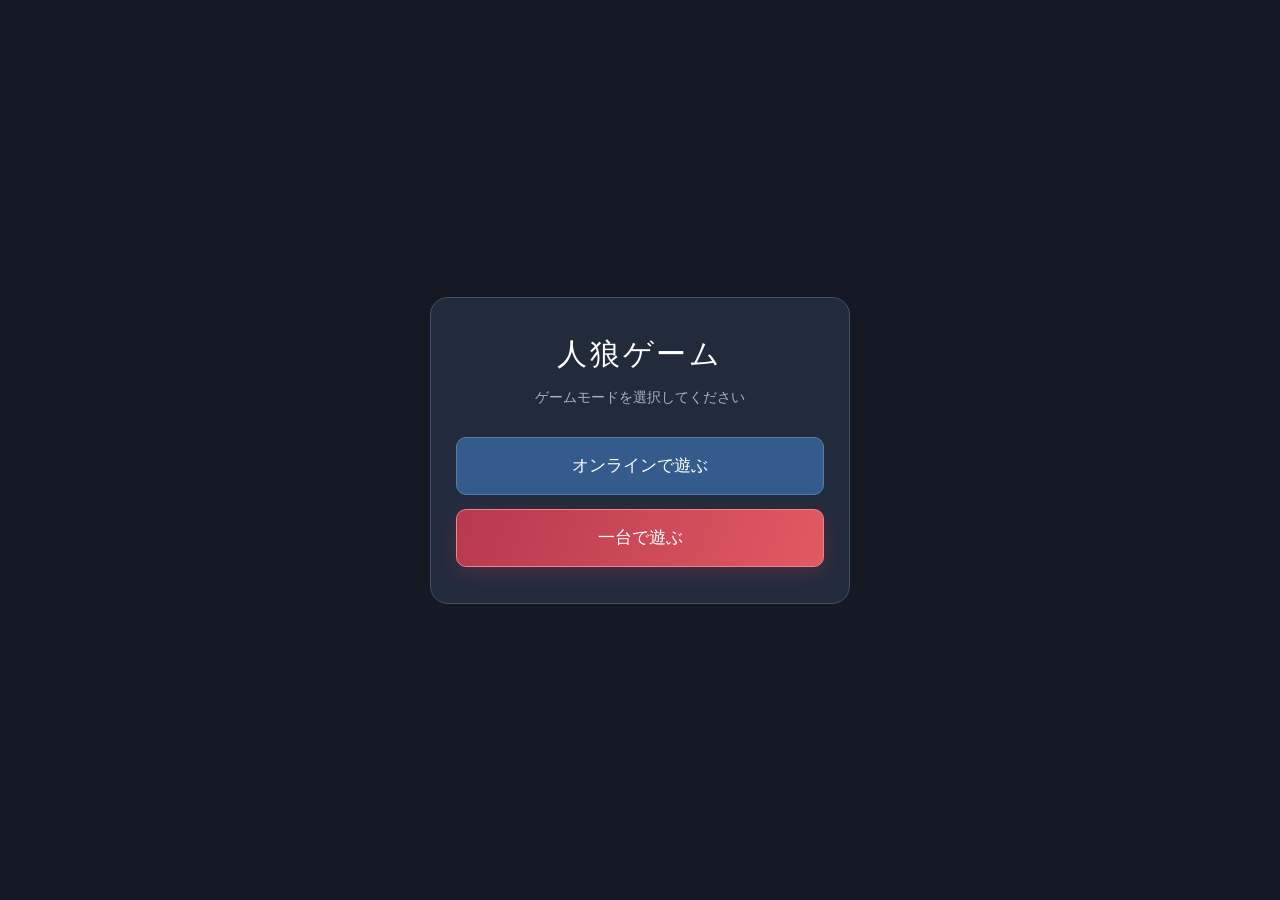
==== commit 0c28ed03: "Add files via upload" ====
--- a/index.html
+++ b/index.html
@@ -13,6 +13,27 @@
 </head>
 
 <body>
+
+<!-- ゲームモード選択画面 -->
+<div id="game-mode-screen">
+  <div class="game-mode-panel">
+    <h1>人狼ゲーム</h1>
+
+    <p>ゲームモードを選択してください</p>
+
+    <a href="./online.html" class="game-mode-btn online-mode-btn">
+      オンラインで遊ぶ
+    </a>
+
+    <button
+      id="single-device-mode"
+      class="game-mode-btn single-mode-btn"
+      type="button"
+    >
+      一台で遊ぶ
+    </button>
+  </div>
+</div>
 
   <div class="app-shell">
 
@@ -69,4 +90,45 @@
   </div>
 
 </body>
+
+<!-- ゲームモード選択に戻る -->
+<button id="back-to-game-mode" type="button" hidden>
+  ← ゲームモード選択に戻る
+</button>
+
+<script>
+  const backToGameMode =
+    document.getElementById("back-to-game-mode");
+
+  const singleDeviceMode =
+    document.getElementById("single-device-mode");
+
+  const gameModeScreen =
+    document.getElementById("game-mode-screen");
+
+  // 一台で遊ぶを選択した場合
+  singleDeviceMode.addEventListener("click", () => {
+    backToGameMode.hidden = false;
+  });
+
+  // ゲームモード選択画面に戻る
+  backToGameMode.addEventListener("click", () => {
+    gameModeScreen.hidden = false;
+    backToGameMode.hidden = true;
+  });
+</script>
+
+<script>
+  document.getElementById("single-device-mode")
+    .addEventListener("click", () => {
+
+      // ゲームモード選択画面を閉じる
+      document.getElementById("game-mode-screen")
+        .hidden = true;
+
+      // 既存の一台用ゲーム画面を表示
+      // 現在の人数選択機能をそのまま使用する
+    });
+</script>
+
 </html>
--- a/style.css
+++ b/style.css
@@ -1867,3 +1867,786 @@
   font-size: 14px;
   margin-top: 20px;
 }
+
+
+/* オンライン版から1台モードへ戻るボタン */
+.online-back-button {
+  display: flex;
+  align-items: center;
+  justify-content: center;
+
+  width: min(100%, 380px);
+  min-height: 52px;
+  margin: 20px auto 0;
+  padding: 14px 20px;
+
+  background: #303b57;
+  color: #ffffff;
+
+  border: 1px solid #65708b;
+  border-radius: 13px;
+
+  font-size: 15px;
+  font-weight: 700;
+  letter-spacing: normal;
+  text-decoration: none;
+
+  transition:
+    background 0.2s ease,
+    border-color 0.2s ease,
+    transform 0.2s ease;
+}
+
+.online-back-button:hover {
+  background: #3c4969;
+  border-color: #a3aec6;
+  transform: translateY(-2px);
+}
+
+.online-back-button:active {
+  transform: scale(0.98);
+}
+
+.online-back-button:focus-visible {
+  outline: 3px solid #f8c794;
+  outline-offset: 3px;
+}
+
+
+/* =================================
+   オンライン人狼：役職設定と確認
+================================= */
+
+#online-role-settings {
+  margin-top: 28px;
+  padding-top: 18px;
+  border-top: 1px solid #46516a;
+}
+
+#online-role-list {
+  display: flex;
+  flex-direction: column;
+  gap: 10px;
+  margin: 20px 0;
+}
+
+.online-role-row {
+  display: flex;
+  justify-content: space-between;
+  align-items: center;
+  gap: 12px;
+  padding: 12px 15px;
+  background: #101728;
+  border: 1px solid #46516a;
+  border-radius: 12px;
+}
+
+.online-role-row label {
+  color: #ffffff;
+  font-size: 16px;
+  font-weight: 700;
+}
+
+#online-game .online-role-count {
+  width: 75px;
+  margin: 0;
+  text-align: center;
+  font-size: 18px;
+}
+
+.online-check-label {
+  display: flex;
+  align-items: center;
+  justify-content: center;
+  gap: 12px;
+  margin: 18px 0;
+  color: #ffffff;
+  font-size: 15px;
+}
+
+#online-game .online-check-label input {
+  width: 20px;
+  height: 20px;
+  margin: 0;
+  accent-color: #e34f62;
+}
+
+#online-villager-count {
+  color: #ffd166;
+  font-size: 18px;
+  font-weight: 800;
+}
+
+#online-role-error {
+  color: #ff9ca4;
+  font-size: 14px;
+}
+
+#online-role-reveal {
+  margin-top: 20px;
+  text-align: center;
+}
+
+#online-role-reveal h3 {
+  color: #ffffff;
+  font-size: 22px;
+}
+
+.online-role-card {
+  padding: 28px 16px;
+  margin: 20px 0;
+  background: #392332;
+  border: 2px solid #e34f62;
+  border-radius: 16px;
+  box-shadow: 0 0 22px rgba(227, 79, 98, .15);
+}
+
+#online-my-role {
+  display: block;
+  color: #ffffff;
+  font-size: clamp(32px, 8vw, 42px);
+  font-weight: 900;
+}
+
+#online-my-role-description {
+  margin-top: 14px;
+  color: #f3ccd4;
+  font-size: 15px;
+  line-height: 1.7;
+}
+
+#online-ready-count {
+  margin-top: 28px;
+}
+
+.online-wait-message {
+  color: #aab2c3;
+  font-size: 14px;
+}
+
+#online-game [hidden] {
+  display: none !important;
+}
+
+
+/* ========================================
+   オンライン人狼：設定の共有表示
+======================================== */
+
+#online-guest-settings {
+  margin-top: 26px;
+  padding-top: 18px;
+  border-top: 1px solid #46516a;
+}
+
+#online-guest-role-list,
+#online-guest-extras {
+  display: flex;
+  flex-direction: column;
+  gap: 9px;
+  margin: 16px 0 22px;
+}
+
+.online-readonly-row {
+  display: flex;
+  justify-content: space-between;
+  align-items: center;
+  gap: 16px;
+
+  padding: 14px;
+  background: #182133;
+  border: 1px solid #46516a;
+  border-radius: 11px;
+
+  text-align: left;
+}
+
+.online-readonly-row strong {
+  color: #ffffff;
+  font-size: 14px;
+  font-weight: 700;
+}
+
+.online-readonly-row span {
+  color: #ffd166;
+  font-size: 16px;
+  font-weight: 800;
+  white-space: nowrap;
+}
+
+#online-guest-villagers {
+  color: #ffd166;
+  font-size: 18px;
+  font-weight: 800;
+}
+
+.online-settings-help {
+  color: #acb6cc;
+  font-size: 13px;
+  line-height: 1.7;
+}
+
+/* 詳細設定 */
+.online-extra-settings {
+  display: flex;
+  flex-direction: column;
+  margin: 18px 0;
+  padding: 0 14px;
+
+  background: #182133;
+  border: 1px solid #46516a;
+  border-radius: 14px;
+}
+
+.online-extra-row {
+  display: flex;
+  align-items: center;
+  justify-content: space-between;
+  gap: 14px;
+
+  padding: 17px 0;
+  border-bottom: 1px solid #46516a;
+
+  text-align: left;
+}
+
+.online-extra-row:last-child {
+  border-bottom: none;
+}
+
+.online-extra-row > span {
+  flex: 1;
+  min-width: 0;
+}
+
+.online-extra-row strong {
+  display: block;
+  color: #ffffff;
+  font-size: 14px;
+}
+
+.online-extra-row small {
+  display: block;
+  margin-top: 6px;
+  color: #aab2c3;
+  font-size: 12px;
+  line-height: 1.5;
+}
+
+#online-game .online-extra-row input {
+  width: 21px;
+  height: 21px;
+  margin: 0;
+  flex-shrink: 0;
+  accent-color: #e34f62;
+}
+
+.online-readonly-row .online-setting-on {
+  color: #90e3b3;
+}
+
+.online-readonly-row .online-setting-off {
+  color: #aab2c3;
+}
+
+#online-game [hidden] {
+  display: none !important;
+}
+
+
+/* ========================================
+   オンライン：折りたたみ式詳細設定
+======================================== */
+
+#online-game .online-advanced-settings {
+  margin: 24px 0;
+  padding: 16px;
+  background: #1d263a;
+  border: 1px solid #46516c;
+  border-radius: 14px;
+}
+
+#online-game .online-advanced-settings summary {
+  color: #ffe7b4;
+  font-size: 19px;
+  font-weight: 700;
+  cursor: pointer;
+  padding: 4px;
+}
+
+#online-game .online-extra-settings {
+  display: flex;
+  flex-direction: column;
+  margin: 16px 0 0;
+  padding: 0;
+  background: transparent;
+  border: none;
+}
+
+/* 各設定の配置 */
+#online-game .online-advanced-settings .setting-item {
+  display: flex;
+  justify-content: space-between;
+  align-items: center;
+  gap: 15px;
+  padding: 17px 0;
+  border-bottom: 1px solid #46516c;
+}
+
+#online-game .online-advanced-settings .setting-item:last-child {
+  border-bottom: none;
+}
+
+#online-game .online-advanced-settings .setting-description {
+  flex: 1;
+  min-width: 0;
+}
+
+#online-game .online-advanced-settings .setting-description strong {
+  color: #ffffff;
+  font-size: 15px;
+}
+
+#online-game .online-advanced-settings .setting-description p {
+  margin: 6px 0 0;
+  color: #acb6cc;
+  font-size: 12px;
+  line-height: 1.6;
+}
+
+/* スライドスイッチ */
+#online-game .online-advanced-settings .setting-switch {
+  position: relative;
+  display: block;
+  flex-shrink: 0;
+  width: 52px;
+  height: 30px;
+  cursor: pointer;
+}
+
+#online-game .online-advanced-settings .setting-switch input {
+  position: absolute;
+  width: 100%;
+  height: 100%;
+  margin: 0;
+  opacity: 0;
+  cursor: pointer;
+}
+
+#online-game .online-advanced-settings .switch-slider {
+  position: absolute;
+  inset: 0;
+  background: #47536a;
+  border-radius: 30px;
+  pointer-events: none;
+  transition: background 0.25s ease;
+}
+
+#online-game .online-advanced-settings .switch-slider::before {
+  content: "";
+  position: absolute;
+  top: 4px;
+  left: 4px;
+  width: 22px;
+  height: 22px;
+  background: #ffffff;
+  border-radius: 50%;
+  transition: transform 0.25s ease;
+}
+
+/* ON状態 */
+#online-game .online-advanced-settings
+.setting-switch input:checked + .switch-slider {
+  background: #e36a71;
+}
+
+#online-game .online-advanced-settings
+.setting-switch input:checked + .switch-slider::before {
+  transform: translateX(22px);
+}
+
+/* キーボード操作時 */
+#online-game .online-advanced-settings
+.setting-switch input:focus-visible + .switch-slider {
+  outline: 3px solid #f8c794;
+  outline-offset: 3px;
+}
+
+
+/* ========================================
+   オンラインルーム選択画面
+======================================== */
+
+#online-game #entry-screen {
+  text-align: center;
+}
+
+#online-game .online-menu-description {
+  color: #acb6cc;
+  font-size: 14px;
+  margin-bottom: 28px;
+  line-height: 1.7;
+}
+
+#online-game #online-create-screen,
+#online-game #online-join-screen {
+  text-align: center;
+}
+
+#online-game #online-create-screen input,
+#online-game #online-join-screen input {
+  display: block;
+  width: min(100%, 380px);
+  margin: 0 auto;
+  font-size: 16px;
+  text-align: left;
+}
+
+#online-game #online-create-screen .field-label,
+#online-game #online-join-screen .field-label {
+  width: min(100%, 380px);
+  margin-left: auto;
+  margin-right: auto;
+  text-align: left;
+}
+
+/* ルーム参加（サブボタン） */
+#online-game .online-secondary-button {
+  background: #303b57;
+  border: 1px solid #65708b;
+  box-shadow: none;
+  color: #ffffff;
+}
+
+#online-game .online-secondary-button:hover {
+  background: #3e4a68;
+  border-color: #92a0bd;
+}
+
+/* 一つ前の画面に戻る */
+#online-game .online-back-menu {
+  margin-top: 14px;
+  background: transparent;
+  border: 1px solid #556078;
+  box-shadow: none;
+  color: #b4bdcf;
+  font-size: 14px;
+  font-weight: 500;
+  min-height: 48px;
+}
+
+#online-game .online-back-menu:hover {
+  background: #303b57;
+  color: #ffffff;
+  border-color: #8895b2;
+}
+
+/* hidden属性を確実に反映 */
+#online-game [hidden] {
+  display: none !important;
+}
+
+
+/* ========================================
+   オンライン人狼：初夜
+======================================== */
+
+#online-night-screen {
+  text-align: center;
+}
+
+#online-night-role {
+  margin: 20px 0;
+  padding: 15px;
+  background: #24314a;
+  border: 1px solid #65708b;
+  border-radius: 12px;
+  color: #ffd166;
+  font-size: 20px;
+  font-weight: 700;
+}
+
+#online-night-message {
+  color: #ffffff;
+  line-height: 1.8;
+}
+
+#online-night-action-area {
+  margin: 24px 0;
+}
+
+#online-night-target {
+  display: block;
+  width: 100%;
+  padding: 14px;
+  margin: 12px 0 18px;
+  border: 1px solid #65708b;
+  border-radius: 10px;
+  background: #182133;
+  color: #ffffff;
+  font-size: 16px;
+}
+
+#online-night-result {
+  color: #90e3b3;
+  font-weight: 600;
+  line-height: 1.7;
+}
+
+#online-go-night {
+  margin-top: 18px;
+}
+
+#online-game [hidden] {
+  display: none !important;
+}
+
+
+/* ========================================
+   ゲームモード選択画面
+======================================== */
+
+#game-mode-screen {
+  position: fixed;
+  inset: 0;
+  z-index: 9999;
+
+  display: flex;
+  justify-content: center;
+  align-items: center;
+
+  min-height: 100vh;
+  min-height: 100dvh;
+  padding: 20px;
+
+  background: #151923;
+}
+
+#game-mode-screen[hidden] {
+  display: none !important;
+}
+
+.game-mode-panel {
+  width: 100%;
+  max-width: 420px;
+
+  padding: 36px 25px;
+  background: #222b3c;
+  border: 1px solid #435069;
+  border-radius: 18px;
+
+  text-align: center;
+}
+
+.game-mode-panel h1 {
+  margin-bottom: 12px;
+  color: #fff;
+  font-size: 30px;
+}
+
+.game-mode-panel p {
+  margin-bottom: 30px;
+  color: #a8b2c6;
+  font-size: 14px;
+}
+
+.game-mode-btn {
+  display: flex;
+  justify-content: center;
+  align-items: center;
+
+  width: 100%;
+  min-height: 58px;
+  margin-top: 14px;
+  padding: 14px 18px;
+
+  border: 0;
+  border-radius: 10px;
+
+  color: #fff;
+  font-size: 17px;
+  font-weight: bold;
+  text-decoration: none;
+  cursor: pointer;
+  box-sizing: border-box;
+}
+
+.online-mode-btn {
+  background: #a73441;
+}
+
+.online-mode-btn:hover {
+  background: #c34453;
+}
+
+.single-mode-btn {
+  background: #37435d;
+  border: 1px solid #69758e;
+}
+
+.single-mode-btn:hover {
+  background: #485772;
+}
+
+@media (max-width: 480px) {
+  .game-mode-panel {
+    padding: 28px 20px;
+  }
+
+  .game-mode-panel h1 {
+    font-size: 26px;
+  }
+}
+
+
+/* オンラインで遊ぶ：青色 */
+.online-mode-btn {
+  background: #1356e6;
+  color: #ffffff;
+}
+
+.online-mode-btn:hover {
+  background: #0044ff;
+}
+
+/* 一台で遊ぶ：赤色 */
+.single-mode-btn {
+  background: #c70d0d;
+  border: none;
+  color: #ffffff;
+}
+
+.single-mode-btn:hover {
+  background: #c30b0b;
+}
+
+/* ========================================
+   ゲームモード選択に戻るボタン
+======================================== */
+
+#back-to-game-mode,
+#back-to-game-mode-online {
+  position: fixed;
+  top: 16px;
+  left: 16px;
+  z-index: 1000;
+
+  display: inline-flex;
+  justify-content: center;
+  align-items: center;
+
+  width: auto;
+  min-height: 42px;
+  padding: 10px 14px;
+
+  background: #374151;
+  color: #ffffff;
+  border: 1px solid #64748b;
+  border-radius: 9px;
+
+  font-size: 13px;
+  font-weight: 600;
+  text-decoration: none;
+  cursor: pointer;
+}
+
+#back-to-game-mode:hover,
+#back-to-game-mode-online:hover {
+  background: #4b5563;
+}
+
+#back-to-game-mode[hidden] {
+  display: none !important;
+}
+
+@media (max-width: 480px) {
+  #back-to-game-mode,
+  #back-to-game-mode-online {
+    top: 10px;
+    left: 10px;
+    padding: 9px 11px;
+    font-size: 12px;
+  }
+}
+
+/* ========================================
+   ゲームモード選択：落ち着いた配色
+======================================== */
+
+/* オンラインで遊ぶ：ネイビーブルー */
+.online-mode-btn {
+  background: #344e70;
+  border: 1px solid #4a6485;
+  color: #ffffff;
+  box-shadow: none;
+}
+
+.online-mode-btn:hover {
+  background: #01285b;
+  border-color: #607da1;
+}
+
+/* 一台で遊ぶ：ワインレッド */
+.single-mode-btn {
+  background: #793c49;
+  border: 1px solid #955363;
+  color: #ffffff;
+  box-shadow: none;
+}
+
+.single-mode-btn:hover {
+  background: #914b5b;
+  border-color: #ad6878;
+}
+
+
+/* ========================================
+   ゲームモード選択のボタンを既存画面に統一
+======================================== */
+
+/* オンラインで遊ぶ：既存の紺色ボタン */
+.game-mode-panel .online-mode-btn {
+  background: #303b57;
+  color: #ffffff;
+  border: 1px solid #65708b;
+  box-shadow: none;
+}
+
+.game-mode-panel .online-mode-btn:hover {
+  background: #3c4969;
+  border-color: #8e9bb8;
+}
+
+/* 一台で遊ぶ：既存の「次へ進む」ボタン */
+.game-mode-panel .single-mode-btn {
+  background: linear-gradient(110deg, #b8384e, #e15a63);
+  color: #ffffff;
+  border: 1px solid #ef8190;
+  box-shadow: 0 7px 20px #d1405836;
+}
+
+.game-mode-panel .single-mode-btn:hover {
+  background: linear-gradient(110deg, #b8384e, #e15a63);
+  filter: brightness(1.12);
+  box-shadow: 0 12px 24px #d1405850;
+}
+
+
+/* 一台用ゲーム内のオンライン移動リンクを非表示 */
+#game a[href*="online.html"] {
+  display: none !important;
+}
+
+
+/* オンラインで遊ぶ：落ち着いた青色 */
+.game-mode-panel .online-mode-btn {
+  background: #355b8c;
+  color: #ffffff;
+  border: 1px solid #537cad;
+  box-shadow: none;
+}
+
+.game-mode-panel .online-mode-btn:hover {
+  background: #426da3;
+  border-color: #7197c5;
+}
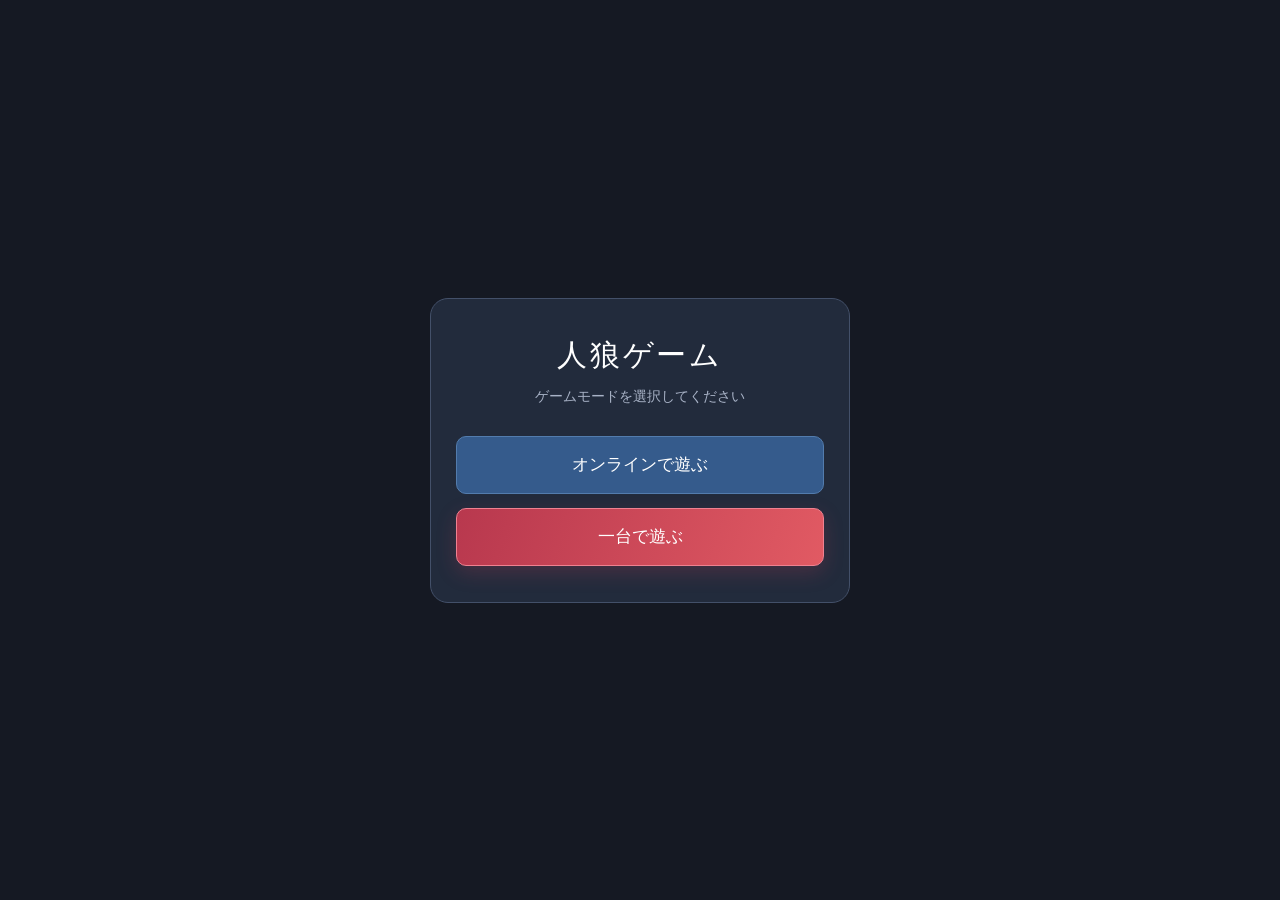
==== commit 0ffedd00: "Add files via upload" ====
--- a/index.html
+++ b/index.html
@@ -4,131 +4,88 @@
 <head>
   <meta charset="UTF-8">
   <meta name="viewport" content="width=device-width, initial-scale=1.0">
+  <title>人狼ゲーム</title>
+  <link rel="stylesheet" href="./style.css">
+  <script src="./script.js" defer></script>
+</head>
+<body>
+  <!-- ゲームモード選択 -->
+  <div id="game-mode-screen">
+    <div class="game-mode-panel">
+      <h1>人狼ゲーム</h1>
+      <p>ゲームモードを選択してください</p>
+      <a href="./online.html" class="game-mode-btn online-mode-btn">
+        オンラインで遊ぶ
+      </a>
+      <button id="single-device-mode" class="game-mode-btn single-mode-btn" type="button">
+        一台で遊ぶ
+      </button>
+    </div>
+  </div>
 
-  
-  <title>人狼ゲーム</title>
-
-  <link rel="stylesheet" href="style.css">
-  <script src="script.js" defer></script>
-</head>
-
-<body>
-
-<!-- ゲームモード選択画面 -->
-<div id="game-mode-screen">
-  <div class="game-mode-panel">
-    <h1>人狼ゲーム</h1>
-
-    <p>ゲームモードを選択してください</p>
-
-    <a href="./online.html" class="game-mode-btn online-mode-btn">
-      オンラインで遊ぶ
-    </a>
-
-    <button
-      id="single-device-mode"
-      class="game-mode-btn single-mode-btn"
-      type="button"
-    >
-      一台で遊ぶ
-    </button>
-  </div>
-</div>
+  <!-- オフラインの人数選択画面でのみ表示 -->
+  <button id="back-to-game-mode" type="button" hidden>
+    ← ゲームモード選択に戻る
+  </button>
 
   <div class="app-shell">
-
     <header class="app-header">
       <div class="brand-mark">☾</div>
-
       <h1>人狼ゲーム</h1>
-
-      <p class="subtitle">
-        闇に潜む人狼を見つけ出せ。
-      </p>
+      <p class="subtitle">闇に潜む人狼を見つけ出せ。</p>
     </header>
-
     <main class="game-card">
-
       <div id="game">
         <h2>プレイヤー数を選択</h2>
-
         <p>3〜20人でゲームを開始できます。</p>
-
-        <label class="field-label" for="count">
-          参加人数
-        </label>
-
-        <div class="number-field">
-          
-<div class="count-selector">
-  <button id="initial-count-minus" class="count-adjust" type="button">−</button>
-
-  <div class="count-display">
-    <input type="number" id="count" min="3" max="20" value="6">
-    <span>人</span>
+        <label class="field-label" for="count">参加人数</label>
+        <div class="count-selector">
+          <button id="initial-count-minus" class="count-adjust" type="button">−</button>
+          <div class="count-display">
+            <input type="number" id="count" min="3" max="20" value="6">
+            <span>人</span>
+          </div>
+          <button id="initial-count-plus" class="count-adjust" type="button">＋</button>
+        </div>
+        <button id="start" type="button">次へ進む →</button>
+      </div>
+    </main>
   </div>
 
-  <button id="initial-count-plus" class="count-adjust" type="button">＋</button>
-</div>
+  <script>
+    (() => {
+      const modeScreen = document.getElementById("game-mode-screen");
+      const singleButton = document.getElementById("single-device-mode");
+      const backButton = document.getElementById("back-to-game-mode");
+      const game = document.getElementById("game");
 
-          <span>人</span>
-        </div>
+      function updateBackButton() {
+        const showingModeSelection = !modeScreen.hidden;
+        const showingPlayerCount = !!game.querySelector(".count-selector");
+        const shouldShow = !showingModeSelection && showingPlayerCount;
+        if (backButton.hidden === shouldShow) {
+          backButton.hidden = !shouldShow;
+        }
+      }
 
+      singleButton.addEventListener("click", () => {
+        modeScreen.hidden = true;
+        updateBackButton();
+      });
 
-<a class="online-mode-link" href="./online.html">
-  オンラインで遊ぶ
-</a>
+      backButton.addEventListener("click", () => {
+        modeScreen.hidden = false;
+        updateBackButton();
+      });
 
+      const observer = new MutationObserver(updateBackButton);
+      observer.observe(game, {
+        childList: true,
+        subtree: true
+      });
 
-        <button id="start">
-          次へ進む →
-        </button>
-      </div>
-
-    </main>
-
-  </div>
-
+      updateBackButton();
+    })();
+  </script>
 </body>
-
-<!-- ゲームモード選択に戻る -->
-<button id="back-to-game-mode" type="button" hidden>
-  ← ゲームモード選択に戻る
-</button>
-
-<script>
-  const backToGameMode =
-    document.getElementById("back-to-game-mode");
-
-  const singleDeviceMode =
-    document.getElementById("single-device-mode");
-
-  const gameModeScreen =
-    document.getElementById("game-mode-screen");
-
-  // 一台で遊ぶを選択した場合
-  singleDeviceMode.addEventListener("click", () => {
-    backToGameMode.hidden = false;
-  });
-
-  // ゲームモード選択画面に戻る
-  backToGameMode.addEventListener("click", () => {
-    gameModeScreen.hidden = false;
-    backToGameMode.hidden = true;
-  });
-</script>
-
-<script>
-  document.getElementById("single-device-mode")
-    .addEventListener("click", () => {
-
-      // ゲームモード選択画面を閉じる
-      document.getElementById("game-mode-screen")
-        .hidden = true;
-
-      // 既存の一台用ゲーム画面を表示
-      // 現在の人数選択機能をそのまま使用する
-    });
-</script>
-
 </html>
--- a/style.css
+++ b/style.css
@@ -1,3 +1,7 @@
+
+/* ==========================================
+   人狼ゲーム 共通デザイン
+========================================== */
 :root {
   color-scheme: dark;
   font-family: "Segoe UI", "Yu Gothic", "Meiryo", sans-serif;
@@ -6,15 +10,20 @@
   --muted: #acb6cc;
   --accent: #e36a71;
   --line: #34405a;
-}
-* { box-sizing: border-box; }
+  --surface: #222b40;
+  --secondary: #303b57;
+}
+*, *::before, *::after { box-sizing: border-box; }
+[hidden] { display: none !important; }
+html { width: 100%; overflow-x: clip; -webkit-text-size-adjust: 100%; }
 body {
   margin: 0;
   min-height: 100vh;
   min-height: 100dvh;
+  width: 100%;
   color: var(--ink);
-  background: radial-gradient(ellipse at 50% -10%, #24324c 0, transparent 54%),
-              linear-gradient(150deg, #0a101c, #171a2d 70%, #100f1d);
+  background: radial-gradient(ellipse at 50% -10%, #24324c, transparent 54%), linear-gradient(150deg, #0a101c, #171a2d 70%, #100f1d);
+  overflow-x: clip;
 }
 body::before {
   content: "";
@@ -22,2227 +31,384 @@
   inset: 0;
   z-index: -1;
   opacity: .2;
-  background-image: radial-gradient(#e9ebfa 0.7px, transparent 0.7px);
+  background-image: radial-gradient(#e9ebfa .7px, transparent .7px);
   background-size: 38px 38px;
   pointer-events: none;
 }
-.app-shell { width: min(100% - 32px, 520px); margin: 0 auto; padding: 42px 0 28px; }
-.app-header { text-align: center; padding: 0 0 24px; }
-.brand-mark { display: inline-grid; place-items: center; color: #ffe7b4; font-size: 44px; width: 66px; height: 66px; border-radius: 50%; background: #ffffff0a; border: 1px solid #ffffff1c; box-shadow: 0 0 38px #e8c48f21; }
-.eyebrow { margin: 14px 0 6px; font-size: 10px; letter-spacing: .25em; color: #d0b6a6; font-weight: 700; }
-h1 { font-size: clamp(29px, 7vw, 42px); margin: 0; font-weight: 800; letter-spacing: .09em; }
-.subtitle { color: var(--muted); font-size: 13px; margin: 12px 0 0; }
-.game-card { padding: clamp(20px, 5vw, 34px); background: linear-gradient(145deg, #222b40ed, #181f31f4); border: 1px solid #46516c; border-radius: 24px; box-shadow: 0 24px 65px #0006, inset 0 1px #ffffff10; }
+.app-shell {
+  width: min(100% - 32px, 520px);
+  margin: 0 auto;
+  padding: 42px 0 28px;
+}
+.app-header { text-align: center; padding-bottom: 24px; }
+.brand-mark {
+  display: inline-grid;
+  place-items: center;
+  width: 66px;
+  height: 66px;
+  border-radius: 50%;
+  color: #ffe7b4;
+  background: #ffffff0a;
+  border: 1px solid #ffffff1c;
+  box-shadow: 0 0 38px #e8c48f21;
+  font-size: 44px;
+}
+.eyebrow {
+  margin: 14px 0 6px;
+  font-size: 10px;
+  letter-spacing: .25em;
+  color: #d0b6a6;
+  font-weight: 700;
+}
+h1 {
+  margin: 0;
+  font-size: clamp(29px, 7vw, 42px);
+  font-weight: 800;
+  letter-spacing: .09em;
+}
+.subtitle { color: var(--muted); font-size: 13px; margin-top: 12px; }
+.game-card {
+  padding: clamp(20px, 5vw, 34px);
+  background: linear-gradient(145deg, #222b40ed, #181f31f4);
+  border: 1px solid #46516c;
+  border-radius: 24px;
+  box-shadow: 0 24px 65px #0006, inset 0 1px #ffffff10;
+}
+.app-footer {
+  padding-top: 24px;
+  text-align: center;
+  color: #79859f;
+  font-size: 10px;
+  letter-spacing: .14em;
+}
 #game { min-height: 220px; text-align: center; }
-#game h2 { margin: 4px 0 17px; font-size: clamp(22px, 5vw, 27px); line-height: 1.45; }
+#game h2 {
+  margin: 4px 0 17px;
+  font-size: clamp(22px, 5vw, 27px);
+  line-height: 1.45;
+  color: #b4bfd4;
+}
 #game h3 { margin-top: 22px; font-size: 17px; }
-
-/* 通常の説明文 */
 #game > p {
   color: #aeb8cc;
   font-size: 16px;
+  line-height: 1.7;
+}
+button {
+  display: block;
+  width: min(100%, 380px);
+  min-height: 54px;
+  margin: 20px auto 0;
+  padding: 15px 20px;
+  background: linear-gradient(110deg, #b8384e, #e15a63);
+  color: #ffffff;
+  border: 1px solid #ef8190;
+  border-radius: 13px;
+  font: inherit;
+  font-size: 18px;
+  font-weight: 750;
+  cursor: pointer;
+  box-shadow: 0 7px 20px #d1405836;
+  transition: transform .18s ease, filter .18s ease, box-shadow .18s ease;
+  touch-action: manipulation;
+}
+button:hover:not(:disabled) {
+  transform: translateY(-2px);
+  filter: brightness(1.12);
+  box-shadow: 0 12px 24px #d1405850;
+}
+button:active:not(:disabled) { transform: translateY(1px) scale(.985); }
+button:disabled { opacity: .48; cursor: not-allowed; filter: grayscale(.4); }
+button:focus-visible, input:focus-visible, select:focus-visible, textarea:focus-visible {
+  outline: 2px solid #e34f62;
+  outline-offset: 3px;
+}
+input, select, textarea {
+  max-width: 100%;
+  padding: 12px 14px;
+  color: var(--ink);
+  background: #101728;
+  border: 1px solid #485570;
+  border-radius: 10px;
+  font: inherit;
+}
+input[type="number"] { width: 100px; }
+.field-label {
+  display: block;
+  margin: 25px 0 12px;
+  color: #d6dbe8;
+  font-size: 13px;
+  font-weight: 650;
+}
+.error-text { color: #ff9ca4 !important; font-size: 14px; }
+
+/* ==========================================
+   最初のゲームモード選択画面
+========================================== */
+#game-mode-screen {
+  position: fixed;
+  inset: 0;
+  z-index: 9999;
+  display: flex;
+  align-items: center;
+  justify-content: center;
+  width: 100%;
+  min-height: 100vh;
+  min-height: 100dvh;
+  padding: 20px;
+  background: #151923;
+}
+.game-mode-panel {
+  width: 100%;
+  max-width: 420px;
+  padding: 36px 25px;
+  background: #222b3c;
+  border: 1px solid #435069;
+  border-radius: 18px;
+  text-align: center;
+}
+.game-mode-panel h1 { margin: 0 0 12px; color: #fff; font-size: 30px; }
+.game-mode-panel p { margin: 0 0 30px; color: #a8b2c6; font-size: 14px; }
+.game-mode-panel .game-mode-btn {
+  display: flex;
+  align-items: center;
+  justify-content: center;
+  width: 100%;
+  min-height: 58px;
+  margin: 14px 0 0;
+  padding: 14px 18px;
+  border-radius: 10px;
+  color: #ffffff;
+  font-size: 17px;
+  font-weight: 700;
+  text-decoration: none;
+  cursor: pointer;
+}
+.game-mode-panel .online-mode-btn {
+  background: #355b8c;
+  border: 1px solid #537cad;
+  box-shadow: none;
+}
+.game-mode-panel .online-mode-btn:hover {
+  background: #426da3;
+  border-color: #7197c5;
+}
+.game-mode-panel .single-mode-btn {
+  background: linear-gradient(110deg, #b8384e, #e15a63);
+  border: 1px solid #ef8190;
+  box-shadow: 0 7px 20px #d1405836;
+}
+.game-mode-panel .single-mode-btn:hover {
+  filter: brightness(1.12);
+  box-shadow: 0 12px 24px #d1405850;
+}
+#back-to-game-mode, #back-to-game-mode-online {
+  position: fixed;
+  top: 16px;
+  left: 16px;
+  z-index: 1000;
+  display: inline-flex;
+  align-items: center;
+  justify-content: center;
+  width: auto;
+  min-height: 42px;
+  margin: 0;
+  padding: 10px 14px;
+  background: #374151;
+  color: #ffffff;
+  border: 1px solid #64748b;
+  border-radius: 9px;
+  font-size: 13px;
+  font-weight: 600;
+  text-decoration: none;
+  box-shadow: none;
+}
+#back-to-game-mode:hover, #back-to-game-mode-online:hover { background: #4b5563; }
+#game a[href*="online.html"] { display: none !important; }
+
+/* ==========================================
+   一台用：人数選択
+========================================== */
+.number-field {
+  position: relative;
+  display: flex;
+  align-items: center;
+  justify-content: center;
+  width: 160px;
+  margin: 0 auto 12px;
+}
+.number-field input {
+  width: 100%;
+  padding: 16px 42px 16px 18px;
+  text-align: center;
+  font-size: 30px;
+  font-weight: 700;
+}
+.number-field span { position: absolute; right: 22px; color: var(--muted); pointer-events: none; }
+#game .count-selector {
+  display: flex;
+  align-items: center;
+  justify-content: center;
+  gap: 14px;
+  margin: 28px 0;
+}
+#game .count-adjust {
+  width: 64px;
+  height: 64px;
+  flex-shrink: 0;
+  margin: 0;
+  padding: 0;
+  background: #303b57;
+  border: 1px solid #65708b;
+  border-radius: 14px;
+  color: #ffffff;
+  font-size: 30px;
   font-weight: 400;
-  line-height: 1.7;
-}
-
-#game > p { color: var(--muted); }
-button { display: block; width: min(100%, 380px); margin: 20px auto 0; padding: 15px 20px; background: linear-gradient(110deg, #b8384e, #e15a63); color: #fff; border: 1px solid #ef8190; border-radius: 13px; font: inherit; font-size: 16px; font-weight: 750; cursor: pointer; box-shadow: 0 7px 20px #d1405836; transition: transform .18s ease, filter .18s ease, box-shadow .18s ease; }
-button:hover:not(:disabled) { transform: translateY(-2px); filter: brightness(1.12); box-shadow: 0 12px 24px #d1405850; }
-button:active:not(:disabled) { transform: translateY(1px) scale(.985); }
-button:focus-visible, input:focus-visible, select:focus-visible, textarea:focus-visible { outline: 3px solid #f8c794; outline-offset: 3px; }
-button:disabled { opacity: .48; cursor: not-allowed; filter: grayscale(.4); }
-.field-label { display: block; font-size: 13px; color: #d6dbe8; font-weight: 650; margin: 25px 0 12px; }
-.number-field { position: relative; display: flex; align-items: center; justify-content: center; width: 160px; margin: 0 auto 12px; }
-.number-field input { width: 100%; padding: 16px 42px 16px 18px; text-align: center; font-size: 30px; font-weight: 700; }
-.number-field span { position: absolute; right: 22px; color: var(--muted); pointer-events: none; }
-input, select, textarea { color: var(--ink); font: inherit; background: #101728; border: 1px solid #485570; border-radius: 10px; padding: 12px 14px; }
-input[type="number"] { width: 100px; }
-#name-inputs { display: flex; flex-direction: column; gap: 12px; margin: 24px auto; max-width: 320px; }
+  box-shadow: none;
+}
+#game .count-adjust:hover:not(:disabled) { background: #84354b; border-color: #e34f62; }
+#game .count-display {
+  display: flex;
+  align-items: center;
+  justify-content: center;
+  gap: 5px;
+  width: 110px;
+  height: 64px;
+  flex-shrink: 0;
+  background: #252b3a;
+  border: 1px solid #556078;
+  border-radius: 14px;
+}
+#game .count-display input {
+  width: 48px;
+  height: 44px;
+  margin: 0;
+  padding: 0;
+  background: transparent;
+  color: #ffffff;
+  border: 0;
+  outline: none;
+  text-align: right;
+  font-size: 32px;
+  font-weight: 800;
+  appearance: textfield;
+  -moz-appearance: textfield;
+}
+#game .count-display input::-webkit-inner-spin-button,
+#game .count-display input::-webkit-outer-spin-button { -webkit-appearance: none; margin: 0; }
+#game .count-display span { color: #aab2c3; font-size: 15px; }
+
+/* ==========================================
+   一台用：プレイヤー・役職設定
+========================================== */
+#name-inputs {
+  display: flex;
+  flex-direction: column;
+  gap: 12px;
+  max-width: 320px;
+  margin: 24px auto;
+}
 .name-input { width: 100%; font-size: 16px; }
 #role-settings { display: flex; flex-direction: column; gap: 11px; margin: 22px 0; }
-.role-row { display: flex; justify-content: space-between; align-items: center; gap: 14px; padding: 13px 15px; background: #101728a8; border: 1px solid var(--line); border-radius: 12px; }
-.role-row label { text-align: left; }
-.role-count { width: 78px!important; text-align: center; }
-.error-text { color: #ff9ca4!important; font-size: 14px; }
-.role { font-size: 30px; font-weight: 800; }
-.choice-list { display: grid; gap: 10px; margin: 22px 0 6px; }
-.choice-button { margin: 0; width: 100%; background: #303b57; border: 1px solid #566785; box-shadow: none; }
-.survivor-list { text-align: left; margin: 18px 0; }
-.survivor, .eliminated { margin: 8px 0; padding: 12px; border-radius: 9px; }
-.survivor { color: #a9edc6; background: #183d34a8; }
-.eliminated { color: #f5aab4; background: #542b37a8; }
-.wolf-opinion { text-align: left; background: #402936; border: 1px solid #8e4b5e; border-radius: 12px; padding: 14px; margin: 12px 0; }
-.wolf-opinion strong { color: #ffa8ae; }
-.wolf-opinion p { color: #f2dbe3!important; margin: 7px 0; }
-.wolf-select { width: 100%; display: block; margin: 12px auto; }
-.wolf-comment { width: 100%; margin: 12px 0; }
-.wolf-explanation { background: #422c37; border-left: 4px solid var(--accent); border-radius: 8px; padding: 14px; text-align: left; line-height: 1.8; color: white!important; }
-
-.private-role-badge {
-  display: flex;
+#game .role-row {
+  display: flex;
+  justify-content: space-between;
+  align-items: center;
+  gap: 14px;
+  width: 100%;
+  margin-bottom: 12px;
+  padding: 16px;
+  background: #252d40;
+  border: 1px solid #46516a;
+  border-radius: 14px;
+}
+#game .role-info {
+  display: flex;
+  flex: 1;
+  min-width: 0;
   flex-direction: column;
-  align-items: center;
-  gap: 8px;
-
-  margin-bottom: 24px;
-  padding: 20px;
-
-  background: rgba(130, 35, 48, 0.18);
-  border: 2px solid #d94b5e;
-  border-radius: 14px;
-
-  text-align: center;
-}
-
-.private-role-badge span { font-size: 13px; color: #f3ccd4; }
-
-/* 自分の役職を強調 */
-.private-role-badge strong {
-  font-size: 30px;
-  font-weight: 900;
-  color: #ff626e;
-  text-shadow: 0 0 12px rgba(255, 98, 110, 0.25);
-}
-
-.app-footer { padding-top: 24px; text-align: center; color: #79859f; font-size: 10px; letter-spacing: .14em; }
-@media (max-width: 420px) { .app-shell { padding-top: 24px; } .game-card { border-radius: 18px; } .private-role-badge { flex-direction: column; gap: 3px; align-items: flex-start; } }
-@media (prefers-reduced-motion: reduce) { *, *::before, *::after { animation: none!important; transition: none!important; } }
-
-
-/* ===================================
-   人狼ゲーム UI最終調整
-=================================== */
-
-/* 画面全体 */
-.app-shell {
-  width: min(100% - 32px, 520px);
-  margin: 0 auto;
-}
-
-/* メインカード */
-.game-card {
-  background: linear-gradient(
-    145deg,
-    rgba(34, 43, 64, 0.96),
-    rgba(24, 31, 49, 0.98)
-  );
-
-  border: 1px solid #46516c;
-  border-radius: 24px;
-
-  box-shadow:
-    0 24px 65px rgba(0, 0, 0, 0.4),
-    inset 0 1px rgba(255, 255, 255, 0.06);
-}
-
-/* 日付やフェーズ名 */
-#game h2 {
-  font-size: 19px;
-  font-weight: 650;
-  color: #b4bfd4;
-  margin-bottom: 16px;
-}
-
-/* 今何をすべきかを示す説明 */
-#game > p {
-  font-size: 21px;
-  font-weight: 700;
-  line-height: 1.7;
-  color: #ffffff;
-}
-
-/* 仲間の人狼の表示 */
-#game .wolf-explanation {
-  font-size: 19px;
-  font-weight: 700;
-  line-height: 1.8;
-}
-
-/* 人狼の意見カード */
-.wolf-opinion {
-  background: #402936;
-  border: 1px solid #8e4b5e;
-  border-radius: 12px;
-  padding: 17px;
-  margin: 14px 0;
-}
-
-.wolf-opinion strong {
-  font-size: 20px;
-  color: #ffb0b6;
-}
-
-/* 選択ボタン */
-.choice-button {
-  font-size: 19px;
-  font-weight: 700;
-  padding: 17px 18px;
-}
-
-/* メインボタン */
-button {
-  font-size: 18px;
-  font-weight: 750;
-  min-height: 54px;
-}
-
-/* 自分の役職 */
-.private-role-badge strong {
+  align-items: flex-start;
+  gap: 6px;
+}
+#game .role-name {
+  color: #ffffff;
   font-size: 23px;
   font-weight: 800;
-}
-
-/* 人数選択 */
-.number-field input {
-  font-size: 32px;
-  font-weight: 800;
-}
-
-/* スマホ対応 */
-@media (max-width: 420px) {
-  #game > p {
-    font-size: 19px;
-  }
-
-  #game h2 {
-    font-size: 17px;
-  }
-
-  .game-card {
-    border-radius: 18px;
-  }
-}
-
-
-/* ==============================
-   詳細設定
-============================== */
-
+  text-align: left;
+}
+#game .role-description {
+  margin: 0;
+  color: #b1bbce;
+  font-size: 13px;
+  line-height: 1.5;
+  text-align: left;
+}
+#game .role-count {
+  flex: 0 0 58px;
+  width: 58px !important;
+  height: 52px;
+  padding: 6px;
+  background: #171d2b;
+  color: #ffffff;
+  border: 1px solid #66718a;
+  border-radius: 10px;
+  text-align: center;
+  font-size: 23px;
+  font-weight: 700;
+}
 .advanced-settings {
   margin: 24px 0;
   padding: 16px;
+  background: #1d263a;
   border: 1px solid #46516c;
   border-radius: 14px;
-  background: #1d263a;
   text-align: left;
 }
-
 .advanced-settings summary {
-  cursor: pointer;
+  padding: 4px;
+  color: #ffe7b4;
   font-size: 19px;
   font-weight: 700;
-  color: #ffe7b4;
-  padding: 4px;
-}
-
-.advanced-settings summary::marker {
-  color: #e36a71;
-}
-
+  cursor: pointer;
+}
+.advanced-settings summary::marker { color: #e36a71; }
 .setting-item {
   display: flex;
+  align-items: center;
   justify-content: space-between;
-  align-items: center;
   gap: 15px;
   padding: 18px 0;
   border-bottom: 1px solid #46516c;
 }
-
-.setting-item:last-child {
-  border-bottom: none;
-}
-
-.setting-description {
-  flex: 1;
-  min-width: 0;
-}
-
-.setting-description strong {
-  font-size: 16px;
-  color: #ffffff;
-}
-
-.setting-description p {
-  font-size: 13px;
-  color: #acb6cc;
-  margin: 6px 0 0;
-}
-
-/* ON・OFFスイッチ */
-
+.setting-item:last-child { border-bottom: none; }
+.setting-description { flex: 1; min-width: 0; }
+.setting-description strong { color: #ffffff; font-size: 16px; }
+.setting-description p { margin: 6px 0 0; color: #acb6cc; font-size: 13px; }
 .setting-switch {
   position: relative;
+  display: block;
   width: 52px;
   height: 30px;
   flex-shrink: 0;
-  display: block;
   cursor: pointer;
 }
-
 .setting-switch input {
   position: absolute;
-  opacity: 0;
   width: 100%;
   height: 100%;
   margin: 0;
+  opacity: 0;
   cursor: pointer;
 }
-
 .switch-slider {
   position: absolute;
   inset: 0;
   background: #47536a;
   border-radius: 30px;
-  transition: background 0.25s;
+  transition: background .25s;
   pointer-events: none;
 }
-
 .switch-slider::before {
-  content: "";
-  position: absolute;
-  width: 22px;
-  height: 22px;
-  left: 4px;
-  top: 4px;
-  background: white;
-  border-radius: 50%;
-  transition: transform 0.25s;
-}
-
-.setting-switch input:checked + .switch-slider {
-  background: #e36a71;
-}
-
-.setting-switch input:checked + .switch-slider::before {
-  transform: translateX(22px);
-}
-
-.setting-switch input:focus-visible + .switch-slider {
-  outline: 3px solid #f8c794;
-  outline-offset: 3px;
-}
-
-/* 狂人の人狼確認カード */
-
-.wolf-identity-card {
-  margin: 18px 0;
-  padding: 20px;
-  background: #422c37;
-  border: 1px solid #a65e6a;
-  border-radius: 12px;
-  text-align: center;
-}
-
-.wolf-identity-card p {
-  font-size: 14px;
-  color: #f3ccd4;
-  margin: 0 0 10px;
-}
-
-.wolf-identity-card strong {
-  display: block;
-  font-size: clamp(22px, 5vw, 28px);
-  color: #ffe7b4;
-  overflow-wrap: anywhere;
-}
-
-
-/* 投票スキップボタン */
-.skip-button {
-  background: #303b57;
-  border: 1px solid #64748b;
-  box-shadow: none;
-  color: #ffffff;
-  margin-top: 12px;
-}
-
-/* キャンセルボタン */
-.cancel-button {
-  background: transparent;
-  border: 1px solid #64748b;
-  box-shadow: none;
-  color: #acb6cc;
-  margin-top: 12px;
-}
-
-
-/* ==========================
-   役職表示の視認性改善
-========================== */
-
-/* 役職の表示枠 */
-#game .private-role-badge {
-  background: rgba(100, 30, 45, 0.12);
-  border: 2px solid #e34f62;
-  border-radius: 16px;
-  padding: 22px 16px;
-  margin-bottom: 26px;
-
-  display: flex;
-  flex-direction: column;
-  align-items: center;
-  gap: 10px;
-
-  box-shadow: 0 0 18px rgba(227, 79, 98, 0.15);
-}
-
-/* 「あなたの役職」のラベル */
-#game .private-role-badge span {
-  color: #aab0bf;
-  font-size: 13px;
-  font-weight: 400;
-}
-
-/* 役職名：白文字＋赤い輪郭 */
-#game .private-role-badge strong {
-  color: #ffffff;
-  font-size: clamp(30px, 7vw, 38px);
-  font-weight: 900;
-
-  -webkit-text-stroke: 1px #e34f62;
-  paint-order: stroke fill;
-
-  text-shadow: 0 0 16px rgba(227, 79, 98, 0.25);
-  letter-spacing: 0.08em;
-}
-
-/* 通常の説明文を薄くする */
-#game > p {
-  color: #8b94a8;
-  font-size: 15px;
-  font-weight: 400;
-  line-height: 1.7;
-}
-
-/* 人狼の補足説明も控えめにする */
-#game .wolf-explanation {
-  color: #a4adbf !important;
-  font-size: 15px;
-  font-weight: 400;
-  line-height: 1.7;
-
-  background: rgba(255, 255, 255, 0.025);
-  border-left: 2px solid #6a4652;
-  box-shadow: none;
-}
-
-
-/* 端末を渡す相手の名前 */
-#game .pass-player-name {
-  color: #ffffff;
-  font-size: clamp(32px, 8vw, 44px);
-  font-weight: 900;
-  text-align: center;
-  line-height: 1.3;
-  overflow-wrap: anywhere;
-
-  text-shadow: 0 0 18px rgba(255, 255, 255, 0.15);
-
-  margin: 20px 0 8px;
-}
-
-/* 端末の受け渡し説明 */
-#game .pass-instruction {
-  color: #8892a6;
-  font-size: 15px;
-  font-weight: 400;
-  text-align: center;
-
-  margin-bottom: 32px;
-}
-
-
-/* 占い結果の確認欄 */
-#game .seer-confirm {
-  margin-top: 18px;
-  padding: 20px 16px;
-  background: rgba(110, 40, 58, 0.16);
-  border: 1px solid #9c5264;
-  border-radius: 14px;
-  animation: confirmAppear 0.2s ease-out;
-}
-
-#game .seer-confirm h3 {
-  color: #ffffff;
-  font-size: 18px;
-  margin: 0 0 10px;
-}
-
-#game .seer-confirm p {
-  color: #aeb8c8;
-  font-size: 14px;
-  line-height: 1.6;
-  margin: 0 0 16px;
-}
-
-#game .seer-confirm-actions {
-  display: flex;
-  gap: 10px;
-}
-
-#game .seer-confirm-actions button {
-  flex: 1;
-  font-size: 14px;
-  padding: 12px 8px;
-  margin: 0;
-}
-
-#game .seer-confirm-cancel {
-  background: #343b4e;
-  color: #ffffff;
-  border: 1px solid #626b80;
-}
-
-@keyframes confirmAppear {
-  from {
-    opacity: 0;
-    transform: translateY(8px);
-  }
-  to {
-    opacity: 1;
-    transform: translateY(0);
-  }
-}
-
-
-/* 人狼の選択ボタン一覧 */
-#game .wolf-button-list {
-  display: grid;
-  grid-template-columns: repeat(2, minmax(0, 1fr));
-  gap: 10px;
-  margin: 14px 0 26px;
-}
-
-/* 通常の選択ボタン */
-#game .wolf-choice-button {
-  width: 100%;
-  min-width: 0;
-  margin: 0;
-  padding: 14px 10px;
-
-  background: #303b57;
-  color: #ffffff;
-  border: 2px solid #48516a;
-  border-radius: 12px;
-
-  font-size: 15px;
-  font-weight: 600;
-  line-height: 1.5;
-  overflow-wrap: anywhere;
-
-  cursor: pointer;
-  transition: background 0.15s, border-color 0.15s;
-}
-
-/* 選択済みボタン */
-#game .wolf-choice-button.selected {
-  background: #84354b;
-  border-color: #ff829a;
-  color: #ffffff;
-  box-shadow: 0 0 12px rgba(255, 100, 130, 0.2);
-}
-
-/* スマホの小さい画面 */
-@media (max-width: 380px) {
-  #game .wolf-button-list {
-    grid-template-columns: 1fr;
-  }
-}
-
-
-/* 人数を変更して遊ぶボタン */
-#game .secondary-button {
-  background: #303b57;
-  color: #ffffff;
-  border: 1px solid #65708b;
-  margin-top: 12px;
-}
-
-#game .secondary-button:hover {
-  background: #3c4969;
-  border-color: #8e9bb8;
-}
-
-
-/* 設定画面の戻るボタン */
-#game .back-button {
-  margin-top: 12px;
-  background: transparent;
-  color: #b4bdcf;
-  border: 1px solid #556078;
-  border-radius: 12px;
-  padding: 13px 18px;
-  font-size: 14px;
-  font-weight: 500;
-}
-
-#game .back-button:hover {
-  background: #303b57;
-  color: #ffffff;
-  border-color: #8895b2;
-}
-
-
-/* 人数選択エリア */
-#game .count-selector {
-  display: flex;
-  align-items: center;
-  justify-content: center;
-  gap: 14px;
-  margin: 28px 0;
-}
-
-/* ＋・−ボタン */
-#game .count-adjust {
-  width: 64px;
-  height: 64px;
-  flex-shrink: 0;
-  padding: 0;
-  margin: 0;
-
-  background: #303b57;
-  color: #ffffff;
-  border: 1px solid #65708b;
-  border-radius: 14px;
-
-  font-size: 30px;
-  font-weight: 400;
-  cursor: pointer;
-}
-
-#game .count-adjust:hover:not(:disabled) {
-  background: #84354b;
-  border-color: #e34f62;
-}
-
-#game .count-adjust:disabled {
-  opacity: 0.35;
-  cursor: not-allowed;
-}
-
-/* 中央の数字表示 */
-
-#game .count-display {
-  width: 110px;
-  height: 64px;
-  flex-shrink: 0;
-
-  display: flex;
-  flex-direction: row;
-  align-items: center;
-  justify-content: center;
-  gap: 5px;
-
-  background: #252b3a;
-  border: 1px solid #556078;
-  border-radius: 14px;
-  box-sizing: border-box;
-}
-
-
-
-#game .count-display input {
-  width: 48px;
-  height: 44px;
-  padding: 0;
-  margin: 0;
-
-  background: transparent;
-  color: #ffffff;
-  border: none;
-  outline: none;
-  box-shadow: none;
-
-  text-align: right;
-  font-size: 32px;
-  font-weight: 800;
-  line-height: 1;
-  box-sizing: border-box;
-
-  appearance: textfield;
-  -moz-appearance: textfield;
-}
-
-
-/* 数字にカーソルを合わせても標準の上下矢印を出さない */
-#game .count-display input::-webkit-inner-spin-button,
-#game .count-display input::-webkit-outer-spin-button {
-  -webkit-appearance: none;
-  margin: 0;
-}
-
-
-#game .count-display span {
-  display: inline-block;
-  flex-shrink: 0;
-  color: #aab2c3;
-  font-size: 15px;
-  font-weight: 500;
-  line-height: 1;
-  margin: 0;
-  padding: 0;
-}
-
-
-
-/* ========================================
-   ゲーム全体のスマホ対応
-======================================== */
-
-/* 画面の横はみ出しを防止 */
-html {
-  width: 100%;
-  overflow-x: clip;
-  -webkit-text-size-adjust: 100%;
-}
-
-body {
-  width: 100%;
-  min-height: 100vh;
-  min-height: 100dvh;
-  margin: 0;
-  overflow-x: clip;
-  box-sizing: border-box;
-}
-
-*, *::before, *::after {
-  box-sizing: border-box;
-}
-
-/* ゲームエリア */
-#game {
-  width: 100%;
-  min-width: 0;
-  max-width: 680px;
-  margin-left: auto;
-  margin-right: auto;
-}
-
-/* 日本語・長い名前の折り返し */
-#game h2,
-#game h3,
-#game p,
-#game strong,
-#game .pass-player-name {
-  overflow-wrap: anywhere;
-  word-break: normal;
-}
-
-/* 入力欄の共通設定 */
-#game input,
-#game select,
-#game textarea {
-  max-width: 100%;
-}
-
-/* タッチ操作とアクセシビリティ */
-button {
-  touch-action: manipulation;
-  -webkit-tap-highlight-color: transparent;
-}
-
-button:focus-visible,
-input:focus-visible,
-select:focus-visible,
-textarea:focus-visible {
-  outline: 2px solid #e34f62;
-  outline-offset: 3px;
-}
-
-/* ========================================
-   タブレット・スマホ共通
-======================================== */
-
-@media (max-width: 768px) {
-
-  body {
-    padding-left: 14px;
-    padding-right: 14px;
-    padding-bottom: env(safe-area-inset-bottom, 0px);
-  }
-
-  #game {
-    width: 100%;
-    padding: 20px 16px;
-    border-radius: 18px;
-  }
-
-  #game h2 {
-    font-size: clamp(22px, 5.5vw, 30px);
-    line-height: 1.35;
-  }
-
-  #game h3 {
-    font-size: clamp(17px, 4.4vw, 21px);
-    line-height: 1.4;
-  }
-
-  #game p {
-    font-size: 14px;
-    line-height: 1.75;
-  }
-
-  /* 通常の画面遷移ボタン */
-  #game > button {
-    display: block;
-    width: 100%;
-    min-height: 48px;
-    padding: 13px 14px;
-    font-size: 15px;
-    line-height: 1.5;
-    white-space: normal;
-    overflow-wrap: anywhere;
-  }
-
-  /* プレイヤー名の入力画面 */
-  #game #name-inputs {
-    display: flex;
-    flex-direction: column;
-    gap: 10px;
-    width: 100%;
-  }
-
-  #game .name-input {
-    width: 100%;
-    min-width: 0;
-    min-height: 48px;
-    margin: 0;
-    padding: 12px 14px;
-    font-size: 16px;
-  }
-
-  /* 役職人数の設定 */
-  #game .role-row {
-    display: flex;
-    align-items: center;
-    justify-content: space-between;
-    gap: 12px;
-    width: 100%;
-    min-width: 0;
-  }
-
-  #game .role-row label {
-    flex: 1;
-    min-width: 0;
-    font-size: 15px;
-  }
-
-  #game .role-count {
-    width: 74px;
-    max-width: 38%;
-    min-height: 46px;
-    flex-shrink: 0;
-    margin: 0;
-    font-size: 16px;
-    text-align: center;
-  }
-
-  /* 詳細設定 */
-  #game .advanced-settings {
-    width: 100%;
-    max-width: 100%;
-  }
-
-  #game .setting-item {
-    display: flex;
-    align-items: center;
-    justify-content: space-between;
-    gap: 12px;
-    min-width: 0;
-  }
-
-  #game .setting-description {
-    flex: 1;
-    min-width: 0;
-  }
-
-  #game .setting-switch {
-    flex-shrink: 0;
-  }
-
-  /* 受け渡し画面 */
-  #game .pass-player-name {
-    font-size: clamp(27px, 7vw, 40px);
-    line-height: 1.35;
-    text-align: center;
-    margin: 20px 0 10px;
-  }
-
-  #game .pass-instruction {
-    font-size: 14px;
-    text-align: center;
-    line-height: 1.6;
-    margin-bottom: 28px;
-  }
-
-  /* 夜の役職表示 */
-  #game .private-role-badge {
-    width: 100%;
-    max-width: 100%;
-    padding: 16px 12px;
-  }
-
-  #game .private-role-badge strong {
-    font-size: clamp(27px, 7vw, 38px);
-    line-height: 1.35;
-    overflow-wrap: anywhere;
-  }
-
-  /* 占い・護衛・投票先の選択 */
-  #game .choice-list {
-    display: grid;
-    grid-template-columns: repeat(2, minmax(0, 1fr));
-    gap: 10px;
-    width: 100%;
-  }
-
-  #game .choice-button {
-    width: 100%;
-    min-width: 0;
-    min-height: 52px;
-    margin: 0;
-    padding: 12px 8px;
-    font-size: 14px;
-    line-height: 1.4;
-    overflow-wrap: anywhere;
-    white-space: normal;
-  }
-
-  /* 人狼の襲撃先・理由 */
-  #game .wolf-button-list {
-    display: grid;
-    grid-template-columns: repeat(2, minmax(0, 1fr));
-    gap: 10px;
-    width: 100%;
-  }
-
-  #game .wolf-choice-button {
-    width: 100%;
-    min-width: 0;
-    min-height: 52px;
-    margin: 0;
-    padding: 12px 8px;
-    font-size: 14px;
-    line-height: 1.45;
-    overflow-wrap: anywhere;
-    white-space: normal;
-  }
-
-  /* 人狼の仲間の意見 */
-  #game .wolf-opinion {
-    width: 100%;
-    max-width: 100%;
-    min-width: 0;
-    overflow-wrap: anywhere;
-  }
-
-  /* 生存者一覧 */
-  #game .survivor-list {
-    width: 100%;
-    max-width: 100%;
-  }
-
-  #game .survivor-list p {
-    overflow-wrap: anywhere;
-  }
-
-  /* 占い結果の確認 */
-  #game .seer-confirm {
-    width: 100%;
-    max-width: 100%;
-    padding: 16px 12px;
-  }
-
-  #game .seer-confirm-actions {
-    display: flex;
-    gap: 8px;
-  }
-
-  #game .seer-confirm-actions button {
-    flex: 1;
-    min-width: 0;
-    min-height: 46px;
-    padding: 10px 6px;
-    font-size: 13px;
-    white-space: normal;
-  }
-
-  /* 人数設定 */
-  .count-selector {
-    display: flex;
-    align-items: center;
-    justify-content: center;
-    gap: 10px;
-    width: 100%;
-    max-width: 100%;
-  }
-
-  .count-adjust {
-    width: 58px;
-    height: 60px;
-    flex-shrink: 0;
-    margin: 0;
-    padding: 0;
-    font-size: 27px;
-  }
-
-  .count-display {
-    width: 108px;
-    height: 60px;
-    min-width: 0;
-    flex-shrink: 0;
-    display: flex;
-    flex-direction: row;
-    align-items: center;
-    justify-content: center;
-    gap: 5px;
-  }
-
-  .count-display input {
-    width: 48px;
-    height: 44px;
-    min-width: 0;
-    padding: 0;
-    margin: 0;
-    font-size: 29px;
-    text-align: right;
-    line-height: 1;
-    appearance: textfield;
-    -moz-appearance: textfield;
-  }
-
-  .count-display span {
-    display: inline-block;
-    flex-shrink: 0;
-    padding: 0;
-    margin: 0;
-    font-size: 14px;
-    line-height: 1;
-  }
-
-  .count-display input::-webkit-inner-spin-button,
-  .count-display input::-webkit-outer-spin-button {
-    -webkit-appearance: none;
-    margin: 0;
-  }
-}
-
-/* ========================================
-   小さいスマホ向け
-======================================== */
-
-@media (max-width: 380px) {
-
-  body {
-    padding-left: 10px;
-    padding-right: 10px;
-  }
-
-  #game {
-    padding: 18px 12px;
-    border-radius: 14px;
-  }
-
-  #game h2 {
-    font-size: 22px;
-  }
-
-  #game .choice-list,
-  #game .wolf-button-list {
-    gap: 8px;
-  }
-
-  #game .choice-button,
-  #game .wolf-choice-button {
-    padding: 12px 6px;
-    font-size: 13px;
-  }
-
-  #game .role-count {
-    width: 65px;
-  }
-
-  .count-selector {
-    gap: 7px;
-  }
-
-  .count-adjust {
-    width: 50px;
-    height: 56px;
-    font-size: 25px;
-  }
-
-  .count-display {
-    width: 94px;
-    height: 56px;
-    gap: 4px;
-  }
-
-  .count-display input {
-    width: 42px;
-    font-size: 27px;
-  }
-}
-
-/* ========================================
-   動きを減らす設定への対応
-======================================== */
-
-@media (prefers-reduced-motion: reduce) {
-  #game button,
-  #game input,
-  #game .wolf-choice-button {
-    transition: none;
-  }
-}
-
-
-/* 昼の議論タイマー */
-#game .discussion-timer {
-  width: 100%;
-  margin: 24px 0;
-  padding: 24px 16px;
-  background: #242b3a;
-  border: 1px solid #556078;
-  border-radius: 18px;
-  text-align: center;
-}
-
-#game .discussion-timer > p {
-  color: #b0b9cb;
-  font-size: 14px;
-  margin: 0 0 12px;
-}
-
-#game .discussion-timer-display {
-  color: #ffffff;
-  font-size: clamp(44px, 12vw, 64px);
-  font-weight: 900;
-  line-height: 1.2;
-  letter-spacing: 2px;
-  font-variant-numeric: tabular-nums;
-  margin-bottom: 20px;
-}
-
-#game .discussion-timer-display.time-up {
-  color: #ff829a;
-}
-
-#game .discussion-add-time {
-  width: 100%;
-  min-height: 48px;
-  margin: 0;
-  padding: 12px;
-  background: #303b57;
-  color: #ffffff;
-  border: 1px solid #65708b;
-  border-radius: 12px;
-  font-size: 15px;
-  font-weight: 700;
-}
-
-#game .discussion-add-time:hover {
-  background: #84354b;
-  border-color: #e34f62;
-}
-
-@media (max-width: 380px) {
-  #game .discussion-timer {
-    padding: 20px 12px;
-  }
-
-  #game .discussion-timer-display {
-    font-size: 42px;
-    letter-spacing: 1px;
-  }
-}
-
-
-/* 占い結果の表示 */
-#game .seer-result-text {
-  display: flex;
-  flex-direction: column;
-  align-items: center;
-  gap: 16px;
-  width: 100%;
-  margin: 26px 0;
-  text-align: center;
-}
-
-/* 占った相手の名前 */
-#game .seer-result-text span {
-  display: block;
-  color: #ffffff;
-  font-size: 17px;
-  font-weight: 600;
-  line-height: 1.6;
-  overflow-wrap: anywhere;
-}
-
-/* 判定結果だけ赤色で強調 */
-#game .seer-result-text strong {
-  display: block;
-  color: #ff617b;
-  font-size: clamp(27px, 7vw, 42px);
-  font-weight: 900;
-  line-height: 1.4;
-  text-shadow: 0 0 18px rgba(255, 80, 110, 0.2);
-  overflow-wrap: anywhere;
-}
-
-@media (max-width: 380px) {
-  #game .seer-result-text strong {
-    font-size: 27px;
-  }
-}
-
-
-/* 人狼の仲間確認画面 */
-#game .wolf-teammates {
-  display: flex;
-  flex-direction: column;
-  align-items: center;
-  gap: 12px;
-  width: 100%;
-  margin: 26px 0;
-  text-align: center;
-}
-
-/* 仲間の人狼という説明 */
-#game .wolf-teammates span {
-  color: #b0b9cb;
-  font-size: 15px;
-  font-weight: 500;
-}
-
-/* 仲間のプレイヤー名 */
-#game .wolf-teammates strong {
-  display: block;
-  color: #ff617b;
-  font-size: clamp(28px, 7vw, 42px);
-  font-weight: 900;
-  line-height: 1.5;
-  text-align: center;
-  overflow-wrap: anywhere;
-  text-shadow: 0 0 18px rgba(255, 80, 110, 0.2);
-}
-
-
-/* タイマー操作ボタンを横並びにする */
-#game .discussion-timer-controls {
-  display: grid;
-  grid-template-columns: repeat(2, minmax(0, 1fr));
-  gap: 10px;
-  width: 100%;
-}
-
-/* 一時停止・再開ボタン */
-#game .discussion-pause {
-  width: 100%;
-  min-height: 48px;
-  margin: 0;
-  padding: 12px 8px;
-  background: #84354b;
-  color: #ffffff;
-  border: 1px solid #e34f62;
-  border-radius: 12px;
-  font-size: 15px;
-  font-weight: 700;
-}
-
-/* 既存の＋1分ボタンも高さを統一 */
-#game .discussion-add-time {
-  width: 100%;
-  min-height: 48px;
-  margin: 0;
-}
-
-#game .discussion-pause:disabled {
-  opacity: 0.4;
-  cursor: not-allowed;
-}
-
-@media (max-width: 380px) {
-  #game .discussion-timer-controls {
-    gap: 8px;
-  }
-
-  #game .discussion-pause,
-  #game .discussion-add-time {
-    font-size: 13px;
-    padding: 10px 6px;
-  }
-}
-
-
-/* 怪盗の役職交換画面 */
-#game .choice-list {
-  display: grid;
-  grid-template-columns: repeat(2, minmax(0, 1fr));
-  gap: 10px;
-  width: 100%;
-}
-
-#game .choice-button {
-  min-width: 0;
-  min-height: 52px;
-  margin: 0;
-  padding: 13px 10px;
-  overflow-wrap: anywhere;
-  white-space: normal;
-}
-
-/* 怪盗の交換しないボタン */
-#game .back-button {
-  min-height: 48px;
-  background: #303b57;
-  color: #ffffff;
-  border: 1px solid #65708b;
-  border-radius: 12px;
-}
-
-/* 小さいスマホ */
-@media (max-width: 380px) {
-  #game .choice-list {
-    gap: 8px;
-  }
-
-  #game .choice-button {
-    padding: 12px 7px;
-    font-size: 13px;
-  }
-}
-
-
-#game .special-role-description {
-  width: 100%;
-  margin: 16px 0 24px;
-  padding: 16px;
-  background: #242b3a;
-  color: #ffffff;
-  border: 1px solid #65708b;
-  border-radius: 12px;
-  font-size: 15px;
-  font-weight: 500;
-  line-height: 1.8;
-  text-align: left;
-}
-
-
-/* 怪盗の交換結果 */
-#game .thief-role-result {
-  display: flex;
-  flex-direction: column;
-  align-items: center;
-  gap: 12px;
-  margin: 24px 0;
-  text-align: center;
-}
-
-#game .thief-role-result span {
-  color: #ffffff;
-  font-size: 17px;
-  font-weight: 600;
-}
-
-#game .thief-role-result strong {
-  color: #ff617b;
-  font-size: clamp(32px, 8vw, 46px);
-  font-weight: 900;
-  line-height: 1.4;
-  overflow-wrap: anywhere;
-  text-shadow: 0 0 18px rgba(255, 80, 110, 0.25);
-}
-
-
-/* 役職設定の各カード */
-#game .role-row {
-  display: flex;
-  align-items: center;
-  justify-content: space-between;
-  gap: 14px;
-  width: 100%;
-  padding: 16px;
-  margin-bottom: 12px;
-  background: #252d40;
-  border: 1px solid #46516a;
-  border-radius: 14px;
-}
-
-/* 役職名と説明文 */
-#game .role-info {
-  display: flex;
-  flex: 1;
-  min-width: 0;
-  flex-direction: column;
-  align-items: flex-start;
-  gap: 6px;
-}
-
-/* 役職名を大きく強調 */
-#game .role-name {
-  display: block;
-  color: #ffffff;
-  font-size: 23px;
-  font-weight: 800;
-  line-height: 1.3;
-  text-align: left;
-}
-
-/* 一言説明 */
-#game .role-description {
-  margin: 0;
-  color: #b1bbce;
-  font-size: 13px;
-  font-weight: 400;
-  line-height: 1.5;
-  text-align: left;
-  overflow-wrap: anywhere;
-}
-
-/* 人数入力欄 */
-#game .role-count {
-  flex: 0 0 58px;
-  width: 58px;
-  min-width: 0;
-  height: 52px;
-  padding: 6px;
-  text-align: center;
-  font-size: 23px;
-  font-weight: 700;
-  color: #ffffff;
-  background: #171d2b;
-  border: 1px solid #66718a;
-  border-radius: 10px;
-}
-
-/* スマートフォン対応 */
-@media (max-width: 480px) {
-  #game .role-row {
-    padding: 13px 11px;
-    gap: 8px;
-  }
-
-  #game .role-name {
-    font-size: 20px;
-  }
-
-  #game .role-description {
-    font-size: 12px;
-  }
-
-  #game .role-count {
-    flex-basis: 52px;
-    width: 52px;
-    height: 48px;
-    font-size: 21px;
-  }
-}
-
-
-/* 怪盗に役職を盗まれたときの通知 */
-#game .robbery-notice {
-  display: flex;
-  flex-direction: column;
-  align-items: center;
-  gap: 16px;
-  text-align: center;
-  margin: 28px 0;
-}
-
-#game .robbery-notice > strong:first-child {
-  color: #ff617b;
-  font-size: clamp(24px, 6vw, 32px);
-  font-weight: 900;
-  line-height: 1.5;
-}
-
-#game .robbery-notice span {
-  color: #ffffff;
-  font-size: 16px;
-  font-weight: 500;
-}
-
-#game .robbery-notice .robbery-new-role {
-  color: #ff617b;
-  font-size: clamp(34px, 9vw, 48px);
-  font-weight: 900;
-  line-height: 1.3;
-}
-
-
-/* ランダム事件カード */
-#game .event-card {
-  padding: 18px;
-  margin: 18px 0;
-  border: 1px solid #d08c59;
-  border-radius: 14px;
-  background: #372b2b;
-  text-align: center;
-}
-
-#game .event-card strong {
-  color: #ffd39b;
-  font-size: 20px;
-}
-
-#game .event-card p {
-  color: #ffffff;
-  font-size: 15px;
-}
-
-/* 勝利演出 */
-#game .victory-screen {
-  padding: 32px 18px;
-  border-radius: 20px;
-  margin-bottom: 22px;
-  text-align: center;
-  animation: victory-appear 0.7s ease-out both;
-}
-
-#game .victory-wolf {
-  background: linear-gradient(145deg, #451a30, #221924);
-  border: 2px solid #e34f62;
-}
-
-#game .victory-village {
-  background: linear-gradient(145deg, #193d46, #182a34);
-  border: 2px solid #66c8d5;
-}
-
-#game .victory-teruteru {
-  background: linear-gradient(145deg, #504024, #262338);
-  border: 2px solid #ffd27e;
-}
-
-#game .victory-symbol {
-  color: #ffffff;
-  font-size: 76px;
-  animation: victory-glow 2s ease-in-out infinite alternate;
-}
-
-#game .victory-result {
-  color: #ffffff;
-  font-size: clamp(25px, 7vw, 38px);
-  font-weight: 900;
-}
-
-#game .victory-wolf .victory-result {
-  color: #ff829a;
-}
-
-#game .victory-village .victory-result {
-  color: #8be4ed;
-}
-
-#game .victory-teruteru .victory-result {
-  color: #ffe09a;
-}
-
-/* 振り返り */
-#game .review-panel {
-  margin: 20px 0;
-  padding: 18px 14px;
-  background: #1d2637;
-  border: 1px solid #46516a;
-  border-radius: 16px;
-}
-
-#game .review-panel[hidden] {
-  display: none !important;
-}
-
-#game .review-panel h3 {
-  color: #ffffff;
-  font-size: 21px;
-  margin: 22px 0 14px;
-}
-
-#game .review-player {
-  padding: 14px;
-  margin: 10px 0;
-  background: #252d40;
-  border: 1px solid #46516a;
-  border-radius: 12px;
-}
-
-#game .review-player strong {
-  color: #ffffff;
-  font-size: 19px;
-}
-
-#game .review-player p,
-#game .review-history-item {
-  color: #c6cfdd;
-  font-size: 14px;
-  line-height: 1.6;
-}
-
-#game .review-history-item {
-  padding: 12px;
-  margin: 8px 0;
-  border-left: 3px solid #a45a6d;
-  background: #252d40;
-  border-radius: 6px;
-}
-
-#game .review-missing {
-  color: #ffd39b;
-  font-size: 17px;
-  font-weight: 800;
-  text-align: center;
-  padding: 14px;
-}
-
-#game .review-button {
-  background: #84354b;
-  color: #ffffff;
-  border: 1px solid #e34f62;
-}
-
-@keyframes victory-appear {
-  from {
-    opacity: 0;
-    transform: scale(0.92) translateY(15px);
-  }
-  to {
-    opacity: 1;
-    transform: scale(1) translateY(0);
-  }
-}
-
-@keyframes victory-glow {
-  from {
-    opacity: 0.6;
-    transform: scale(0.95);
-  }
-  to {
-    opacity: 1;
-    transform: scale(1.08);
-  }
-}
-
-@media (max-width: 480px) {
-  #game .victory-screen {
-    padding: 26px 12px;
-  }
-
-  #game .victory-symbol {
-    font-size: 60px;
-  }
-}
-
-@media (prefers-reduced-motion: reduce) {
-  #game .victory-screen,
-  #game .victory-symbol {
-    animation: none;
-  }
-}
-
-
-/* =====================================
-   振り返り：役職を大きく赤く表示
-===================================== */
-
-#game .review-role-row {
-  display: flex;
-  justify-content: space-between;
-  align-items: center;
-  gap: 12px;
-  margin-top: 14px;
-  padding: 12px;
-  background: #1a2232;
-  border-radius: 10px;
-  text-align: left;
-}
-
-#game .review-role-row span {
-  color: #b1bbce;
-  font-size: 14px;
-  flex-shrink: 0;
-}
-
-#game .review-role-row .review-role-name {
-  color: #ff617b !important;
-  font-size: clamp(24px, 6vw, 30px) !important;
-  font-weight: 900;
-  line-height: 1.3;
-  text-align: right;
-  overflow-wrap: anywhere;
-}
-
-/* =====================================
-   振り返り：投票履歴
-===================================== */
-
-#game .review-vote-heading {
-  display: block;
-  color: #ffffff;
-  font-size: 18px;
-  margin-bottom: 14px;
-  text-align: left;
-}
-
-#game .review-vote-line {
-  display: flex;
-  align-items: center;
-  justify-content: space-between;
-  gap: 8px;
-  padding: 12px 4px;
-  border-bottom: 1px solid #46516a;
-  text-align: left;
-  font-size: 15px;
-}
-
-#game .review-vote-line:last-child {
-  border-bottom: none;
-}
-
-#game .review-vote-line span:first-child {
-  color: #c6cfdd;
-  min-width: 0;
-  overflow-wrap: anywhere;
-}
-
-#game .review-vote-arrow {
-  color: #aab2c3;
-  flex-shrink: 0;
-}
-
-#game .review-vote-target {
-  color: #ff617b !important;
-  font-size: clamp(17px, 4.5vw, 21px);
-  font-weight: 900;
-  text-align: right;
-  min-width: 0;
-  overflow-wrap: anywhere;
-}
-
-/* =====================================
-   狂人：人狼の名前を強調
-===================================== */
-
-#game .madman-wolf-card {
-  width: 100%;
-  padding: 22px 14px;
-  margin: 20px 0;
-  background: #392332;
-  border: 2px solid #e34f62;
-  border-radius: 16px;
-  box-shadow: 0 0 20px rgba(227, 79, 98, 0.18);
-  text-align: center;
-}
-
-#game .madman-wolf-card p {
-  color: #f3ccd4;
-  font-size: 15px;
-  margin: 0 0 16px;
-}
-
-#game .madman-wolf-names {
-  display: block;
-  color: #ff617b !important;
-  font-size: clamp(29px, 7vw, 39px) !important;
-  font-weight: 900;
-  line-height: 1.6;
-  overflow-wrap: anywhere;
-  text-shadow: 0 0 15px rgba(255, 80, 110, 0.25);
-}
-
-
-/* 村人陣営：白色 */
-#game .review-role-row .review-team-village {
-  color: #ffffff !important;
-}
-
-/* 人狼陣営：赤色 */
-#game .review-role-row .review-team-wolf {
-  color: #ff617b !important;
-}
-
-/* 第三陣営：黄色 */
-#game .review-role-row .review-team-third {
-  color: #ffd166 !important;
-}
-
-.online-mode-link {
-  display: block;
-  width: min(100%, 380px);
-  margin: 16px auto;
-  padding: 16px;
-  text-align: center;
-  color: #ffffff;
-  background: #2f45b5;
-  border: 1px solid #320895;
-  border-radius: 13px;
-  font-weight: 800;
-  text-decoration: none;
-}
-
-
-/* オンライン人狼の画面 */
-
-#online-game {
-  width: 100%;
-  text-align: center;
-}
-
-#online-game [hidden] {
-  display: none !important;
-}
-
-#online-game input {
-  display: block;
-  width: 100%;
-  max-width: 380px;
-  margin: 12px auto;
-  font-size: 18px;
-}
-
-#online-game .field-label {
-  display: block;
-  margin-top: 22px;
-  text-align: left;
-}
-
-#online-game #room-code {
-  font-size: 28px;
-  text-align: center;
-  letter-spacing: 0.15em;
-  font-weight: 800;
-}
-
-#display-room-code {
-  padding: 20px 10px;
-  margin: 18px 0;
-  color: #ff829a;
-  background: #222b40;
-  border: 2px solid #e34f62;
-  border-radius: 14px;
-  font-size: clamp(32px, 9vw, 48px);
-  letter-spacing: 0.12em;
-  font-weight: 900;
-}
-
-#online-members {
-  display: flex;
-  flex-direction: column;
-  gap: 10px;
-  margin: 18px 0;
-}
-
-.online-member {
-  display: flex;
-  align-items: center;
-  justify-content: space-between;
-  gap: 12px;
-  padding: 15px;
-  background: #252d40;
-  border: 1px solid #46516a;
-  border-radius: 12px;
-  text-align: left;
-}
-
-.online-member strong {
-  color: #ffffff;
-  font-size: 19px;
-  overflow-wrap: anywhere;
-}
-
-.online-member span {
-  color: #ff9dad;
-  font-size: 12px;
-  flex-shrink: 0;
-}
-
-#online-status {
-  color: #ffd39b;
-  font-size: 14px;
-  line-height: 1.6;
-  overflow-wrap: anywhere;
-}
-
-#lobby-notice {
-  color: #b0b9cb;
-  font-size: 14px;
-  margin-top: 20px;
-}
-
-
-/* オンライン版から1台モードへ戻るボタン */
-.online-back-button {
-  display: flex;
-  align-items: center;
-  justify-content: center;
-
-  width: min(100%, 380px);
-  min-height: 52px;
-  margin: 20px auto 0;
-  padding: 14px 20px;
-
-  background: #303b57;
-  color: #ffffff;
-
-  border: 1px solid #65708b;
-  border-radius: 13px;
-
-  font-size: 15px;
-  font-weight: 700;
-  letter-spacing: normal;
-  text-decoration: none;
-
-  transition:
-    background 0.2s ease,
-    border-color 0.2s ease,
-    transform 0.2s ease;
-}
-
-.online-back-button:hover {
-  background: #3c4969;
-  border-color: #a3aec6;
-  transform: translateY(-2px);
-}
-
-.online-back-button:active {
-  transform: scale(0.98);
-}
-
-.online-back-button:focus-visible {
-  outline: 3px solid #f8c794;
-  outline-offset: 3px;
-}
-
-
-/* =================================
-   オンライン人狼：役職設定と確認
-================================= */
-
-#online-role-settings {
-  margin-top: 28px;
-  padding-top: 18px;
-  border-top: 1px solid #46516a;
-}
-
-#online-role-list {
-  display: flex;
-  flex-direction: column;
-  gap: 10px;
-  margin: 20px 0;
-}
-
-.online-role-row {
-  display: flex;
-  justify-content: space-between;
-  align-items: center;
-  gap: 12px;
-  padding: 12px 15px;
-  background: #101728;
-  border: 1px solid #46516a;
-  border-radius: 12px;
-}
-
-.online-role-row label {
-  color: #ffffff;
-  font-size: 16px;
-  font-weight: 700;
-}
-
-#online-game .online-role-count {
-  width: 75px;
-  margin: 0;
-  text-align: center;
-  font-size: 18px;
-}
-
-.online-check-label {
-  display: flex;
-  align-items: center;
-  justify-content: center;
-  gap: 12px;
-  margin: 18px 0;
-  color: #ffffff;
-  font-size: 15px;
-}
-
-#online-game .online-check-label input {
-  width: 20px;
-  height: 20px;
-  margin: 0;
-  accent-color: #e34f62;
-}
-
-#online-villager-count {
-  color: #ffd166;
-  font-size: 18px;
-  font-weight: 800;
-}
-
-#online-role-error {
-  color: #ff9ca4;
-  font-size: 14px;
-}
-
-#online-role-reveal {
-  margin-top: 20px;
-  text-align: center;
-}
-
-#online-role-reveal h3 {
-  color: #ffffff;
-  font-size: 22px;
-}
-
-.online-role-card {
-  padding: 28px 16px;
-  margin: 20px 0;
-  background: #392332;
-  border: 2px solid #e34f62;
-  border-radius: 16px;
-  box-shadow: 0 0 22px rgba(227, 79, 98, .15);
-}
-
-#online-my-role {
-  display: block;
-  color: #ffffff;
-  font-size: clamp(32px, 8vw, 42px);
-  font-weight: 900;
-}
-
-#online-my-role-description {
-  margin-top: 14px;
-  color: #f3ccd4;
-  font-size: 15px;
-  line-height: 1.7;
-}
-
-#online-ready-count {
-  margin-top: 28px;
-}
-
-.online-wait-message {
-  color: #aab2c3;
-  font-size: 14px;
-}
-
-#online-game [hidden] {
-  display: none !important;
-}
-
-
-/* ========================================
-   オンライン人狼：設定の共有表示
-======================================== */
-
-#online-guest-settings {
-  margin-top: 26px;
-  padding-top: 18px;
-  border-top: 1px solid #46516a;
-}
-
-#online-guest-role-list,
-#online-guest-extras {
-  display: flex;
-  flex-direction: column;
-  gap: 9px;
-  margin: 16px 0 22px;
-}
-
-.online-readonly-row {
-  display: flex;
-  justify-content: space-between;
-  align-items: center;
-  gap: 16px;
-
-  padding: 14px;
-  background: #182133;
-  border: 1px solid #46516a;
-  border-radius: 11px;
-
-  text-align: left;
-}
-
-.online-readonly-row strong {
-  color: #ffffff;
-  font-size: 14px;
-  font-weight: 700;
-}
-
-.online-readonly-row span {
-  color: #ffd166;
-  font-size: 16px;
-  font-weight: 800;
-  white-space: nowrap;
-}
-
-#online-guest-villagers {
-  color: #ffd166;
-  font-size: 18px;
-  font-weight: 800;
-}
-
-.online-settings-help {
-  color: #acb6cc;
-  font-size: 13px;
-  line-height: 1.7;
-}
-
-/* 詳細設定 */
-.online-extra-settings {
-  display: flex;
-  flex-direction: column;
-  margin: 18px 0;
-  padding: 0 14px;
-
-  background: #182133;
-  border: 1px solid #46516a;
-  border-radius: 14px;
-}
-
-.online-extra-row {
-  display: flex;
-  align-items: center;
-  justify-content: space-between;
-  gap: 14px;
-
-  padding: 17px 0;
-  border-bottom: 1px solid #46516a;
-
-  text-align: left;
-}
-
-.online-extra-row:last-child {
-  border-bottom: none;
-}
-
-.online-extra-row > span {
-  flex: 1;
-  min-width: 0;
-}
-
-.online-extra-row strong {
-  display: block;
-  color: #ffffff;
-  font-size: 14px;
-}
-
-.online-extra-row small {
-  display: block;
-  margin-top: 6px;
-  color: #aab2c3;
-  font-size: 12px;
-  line-height: 1.5;
-}
-
-#online-game .online-extra-row input {
-  width: 21px;
-  height: 21px;
-  margin: 0;
-  flex-shrink: 0;
-  accent-color: #e34f62;
-}
-
-.online-readonly-row .online-setting-on {
-  color: #90e3b3;
-}
-
-.online-readonly-row .online-setting-off {
-  color: #aab2c3;
-}
-
-#online-game [hidden] {
-  display: none !important;
-}
-
-
-/* ========================================
-   オンライン：折りたたみ式詳細設定
-======================================== */
-
-#online-game .online-advanced-settings {
-  margin: 24px 0;
-  padding: 16px;
-  background: #1d263a;
-  border: 1px solid #46516c;
-  border-radius: 14px;
-}
-
-#online-game .online-advanced-settings summary {
-  color: #ffe7b4;
-  font-size: 19px;
-  font-weight: 700;
-  cursor: pointer;
-  padding: 4px;
-}
-
-#online-game .online-extra-settings {
-  display: flex;
-  flex-direction: column;
-  margin: 16px 0 0;
-  padding: 0;
-  background: transparent;
-  border: none;
-}
-
-/* 各設定の配置 */
-#online-game .online-advanced-settings .setting-item {
-  display: flex;
-  justify-content: space-between;
-  align-items: center;
-  gap: 15px;
-  padding: 17px 0;
-  border-bottom: 1px solid #46516c;
-}
-
-#online-game .online-advanced-settings .setting-item:last-child {
-  border-bottom: none;
-}
-
-#online-game .online-advanced-settings .setting-description {
-  flex: 1;
-  min-width: 0;
-}
-
-#online-game .online-advanced-settings .setting-description strong {
-  color: #ffffff;
-  font-size: 15px;
-}
-
-#online-game .online-advanced-settings .setting-description p {
-  margin: 6px 0 0;
-  color: #acb6cc;
-  font-size: 12px;
-  line-height: 1.6;
-}
-
-/* スライドスイッチ */
-#online-game .online-advanced-settings .setting-switch {
-  position: relative;
-  display: block;
-  flex-shrink: 0;
-  width: 52px;
-  height: 30px;
-  cursor: pointer;
-}
-
-#online-game .online-advanced-settings .setting-switch input {
-  position: absolute;
-  width: 100%;
-  height: 100%;
-  margin: 0;
-  opacity: 0;
-  cursor: pointer;
-}
-
-#online-game .online-advanced-settings .switch-slider {
-  position: absolute;
-  inset: 0;
-  background: #47536a;
-  border-radius: 30px;
-  pointer-events: none;
-  transition: background 0.25s ease;
-}
-
-#online-game .online-advanced-settings .switch-slider::before {
   content: "";
   position: absolute;
   top: 4px;
@@ -2251,57 +417,499 @@
   height: 22px;
   background: #ffffff;
   border-radius: 50%;
-  transition: transform 0.25s ease;
-}
-
-/* ON状態 */
-#online-game .online-advanced-settings
-.setting-switch input:checked + .switch-slider {
-  background: #e36a71;
-}
-
-#online-game .online-advanced-settings
-.setting-switch input:checked + .switch-slider::before {
-  transform: translateX(22px);
-}
-
-/* キーボード操作時 */
-#online-game .online-advanced-settings
-.setting-switch input:focus-visible + .switch-slider {
-  outline: 3px solid #f8c794;
-  outline-offset: 3px;
-}
-
-
-/* ========================================
-   オンラインルーム選択画面
-======================================== */
-
-#online-game #entry-screen {
-  text-align: center;
-}
-
+  transition: transform .25s;
+}
+.setting-switch input:checked + .switch-slider { background: #e36a71; }
+.setting-switch input:checked + .switch-slider::before { transform: translateX(22px); }
+.setting-switch input:focus-visible + .switch-slider { outline: 3px solid #f8c794; outline-offset: 3px; }
+
+/* ==========================================
+   一台用：ゲーム画面
+========================================== */
+.role { font-size: 30px; font-weight: 800; }
+.choice-list { display: grid; gap: 10px; margin: 22px 0 6px; }
+.choice-button {
+  width: 100%;
+  min-height: 52px;
+  margin: 0;
+  background: #303b57;
+  border: 1px solid #566785;
+  box-shadow: none;
+  font-size: 18px;
+}
+.choice-button:hover { background: #405073; }
+.survivor-list { margin: 18px 0; text-align: left; }
+.survivor, .eliminated { margin: 8px 0; padding: 12px; border-radius: 9px; }
+.survivor { color: #a9edc6; background: #183d34a8; }
+.eliminated { color: #f5aab4; background: #542b37a8; }
+.wolf-opinion {
+  margin: 14px 0;
+  padding: 17px;
+  background: #402936;
+  border: 1px solid #8e4b5e;
+  border-radius: 12px;
+  text-align: left;
+}
+.wolf-opinion strong { color: #ffb0b6; font-size: 20px; }
+.wolf-opinion p { color: #f2dbe3 !important; margin: 7px 0; }
+.wolf-select, .wolf-comment { width: 100%; margin: 12px 0; }
+.wolf-explanation {
+  padding: 14px;
+  background: #422c37;
+  border-left: 4px solid var(--accent);
+  border-radius: 8px;
+  text-align: left;
+  line-height: 1.8;
+  color: #f2dbe3;
+}
+#game .private-role-badge {
+  display: flex;
+  flex-direction: column;
+  align-items: center;
+  gap: 10px;
+  padding: 22px 16px;
+  margin-bottom: 26px;
+  background: rgba(100, 30, 45, .12);
+  border: 2px solid #e34f62;
+  border-radius: 16px;
+  box-shadow: 0 0 18px rgba(227, 79, 98, .15);
+}
+#game .private-role-badge span { color: #aab0bf; font-size: 13px; }
+#game .private-role-badge strong {
+  color: #ffffff;
+  font-size: clamp(30px, 7vw, 38px);
+  font-weight: 900;
+  -webkit-text-stroke: 1px #e34f62;
+  paint-order: stroke fill;
+  text-shadow: 0 0 16px rgba(227, 79, 98, .25);
+}
+#game .pass-player-name {
+  margin: 20px 0 8px;
+  color: #ffffff;
+  font-size: clamp(32px, 8vw, 44px);
+  font-weight: 900;
+  overflow-wrap: anywhere;
+}
+#game .pass-instruction {
+  margin-bottom: 32px;
+  color: #8892a6;
+  font-size: 15px;
+  font-weight: 400;
+}
+#game .secondary-button,
+#game .back-button,
+#game .skip-button {
+  background: #303b57;
+  color: #ffffff;
+  border: 1px solid #65708b;
+  box-shadow: none;
+  margin-top: 12px;
+}
+#game .secondary-button:hover,
+#game .back-button:hover,
+#game .skip-button:hover { background: #3c4969; }
+#game .cancel-button {
+  background: transparent;
+  border: 1px solid #64748b;
+  box-shadow: none;
+  color: #acb6cc;
+}
+#game .special-role-description {
+  margin: 16px 0 24px;
+  padding: 16px;
+  background: #242b3a;
+  border: 1px solid #65708b;
+  border-radius: 12px;
+  text-align: left;
+  line-height: 1.8;
+}
+#game .wolf-button-list {
+  display: grid;
+  grid-template-columns: repeat(2, minmax(0, 1fr));
+  gap: 10px;
+  margin: 14px 0 26px;
+}
+#game .wolf-choice-button {
+  width: 100%;
+  min-width: 0;
+  margin: 0;
+  padding: 14px 10px;
+  background: #303b57;
+  color: #ffffff;
+  border: 2px solid #48516a;
+  border-radius: 12px;
+  font-size: 15px;
+  font-weight: 600;
+  box-shadow: none;
+  overflow-wrap: anywhere;
+}
+#game .wolf-choice-button.selected {
+  background: #84354b;
+  border-color: #ff829a;
+  box-shadow: 0 0 12px #ff648233;
+}
+#game .seer-confirm {
+  margin-top: 18px;
+  padding: 20px 16px;
+  background: rgba(110, 40, 58, .16);
+  border: 1px solid #9c5264;
+  border-radius: 14px;
+  animation: confirmAppear .2s ease-out;
+}
+#game .seer-confirm h3 { color: #ffffff; font-size: 18px; }
+#game .seer-confirm p { color: #aeb8c8; font-size: 14px; }
+#game .seer-confirm-actions { display: flex; gap: 10px; }
+#game .seer-confirm-actions button { flex: 1; margin: 0; font-size: 14px; }
+#game .seer-confirm-cancel {
+  background: #343b4e;
+  border: 1px solid #626b80;
+}
+@keyframes confirmAppear {
+  from { opacity: 0; transform: translateY(8px); }
+  to { opacity: 1; transform: translateY(0); }
+}
+
+/* ==========================================
+   議論タイマー
+========================================== */
+#game .discussion-timer {
+  margin: 24px 0;
+  padding: 24px 16px;
+  background: #242b3a;
+  border: 1px solid #556078;
+  border-radius: 18px;
+  text-align: center;
+}
+#game .discussion-timer > p { color: #b0b9cb; font-size: 14px; }
+#game .discussion-timer-display {
+  color: #ffffff;
+  font-size: clamp(44px, 12vw, 64px);
+  font-weight: 900;
+  line-height: 1.2;
+  letter-spacing: 2px;
+  font-variant-numeric: tabular-nums;
+  margin-bottom: 20px;
+}
+#game .discussion-timer-display.time-up { color: #ff829a; }
+#game .discussion-timer-controls {
+  display: grid;
+  grid-template-columns: repeat(2, minmax(0, 1fr));
+  gap: 10px;
+}
+#game .discussion-add-time,
+#game .discussion-pause {
+  width: 100%;
+  min-height: 48px;
+  margin: 0;
+  padding: 12px 8px;
+  font-size: 15px;
+  font-weight: 700;
+}
+#game .discussion-add-time {
+  background: #303b57;
+  border: 1px solid #65708b;
+  box-shadow: none;
+}
+#game .discussion-pause {
+  background: #84354b;
+  border: 1px solid #e34f62;
+}
+
+/* ==========================================
+   役職能力と結果
+========================================== */
+#game .seer-result-text,
+#game .wolf-teammates,
+#game .thief-role-result,
+#game .robbery-notice {
+  display: flex;
+  flex-direction: column;
+  align-items: center;
+  gap: 14px;
+  margin: 26px 0;
+  text-align: center;
+}
+#game .seer-result-text span,
+#game .wolf-teammates span,
+#game .thief-role-result span { color: #b0b9cb; font-size: 16px; }
+#game .seer-result-text strong,
+#game .wolf-teammates strong,
+#game .thief-role-result strong,
+#game .robbery-new-role {
+  color: #ff617b;
+  font-size: clamp(28px, 7vw, 42px);
+  font-weight: 900;
+  overflow-wrap: anywhere;
+  text-shadow: 0 0 18px #ff506e33;
+}
+#game .wolf-identity-card,
+#game .madman-wolf-card {
+  margin: 18px 0;
+  padding: 20px;
+  background: #422c37;
+  border: 1px solid #a65e6a;
+  border-radius: 12px;
+  text-align: center;
+}
+#game .wolf-identity-card strong,
+#game .madman-wolf-names {
+  display: block;
+  color: #ffe7b4;
+  font-size: 24px;
+  font-weight: 800;
+}
+#game .event-card {
+  margin: 18px 0;
+  padding: 18px;
+  background: #372b2b;
+  border: 1px solid #d08c59;
+  border-radius: 14px;
+  text-align: center;
+}
+#game .event-card strong { color: #ffd39b; font-size: 20px; }
+#game .event-card p { color: #ffffff; font-size: 15px; }
+
+/* ==========================================
+   勝利画面・振り返り
+========================================== */
+#game .victory-screen {
+  margin-bottom: 22px;
+  padding: 32px 18px;
+  border-radius: 20px;
+  text-align: center;
+  animation: victoryAppear .7s ease-out both;
+}
+#game .victory-wolf { background: linear-gradient(145deg, #451a30, #221924); border: 2px solid #e34f62; }
+#game .victory-village { background: linear-gradient(145deg, #193d46, #182a34); border: 2px solid #66c8d5; }
+#game .victory-teruteru { background: linear-gradient(145deg, #504024, #262338); border: 2px solid #ffd27e; }
+#game .victory-symbol { color: #ffffff; font-size: 76px; }
+#game .victory-result {
+  color: #ffffff;
+  font-size: clamp(25px, 7vw, 38px);
+  font-weight: 900;
+}
+#game .victory-wolf .victory-result { color: #ff829a; }
+#game .victory-village .victory-result { color: #8be4ed; }
+#game .victory-teruteru .victory-result { color: #ffe09a; }
+@keyframes victoryAppear {
+  from { opacity: 0; transform: scale(.92) translateY(15px); }
+  to { opacity: 1; transform: scale(1) translateY(0); }
+}
+#game .review-panel {
+  margin: 20px 0;
+  padding: 18px 14px;
+  background: #1d2637;
+  border: 1px solid #46516a;
+  border-radius: 16px;
+}
+#game .review-panel h3 { color: #ffffff; font-size: 21px; }
+#game .review-player {
+  margin: 10px 0;
+  padding: 14px;
+  background: #252d40;
+  border: 1px solid #46516a;
+  border-radius: 12px;
+}
+#game .review-player strong { color: #ffffff; font-size: 19px; }
+#game .review-player p, #game .review-history-item {
+  color: #c6cfdd;
+  font-size: 14px;
+  line-height: 1.6;
+}
+#game .review-history-item {
+  margin: 8px 0;
+  padding: 12px;
+  background: #252d40;
+  border-left: 3px solid #a45a6d;
+  border-radius: 6px;
+}
+#game .review-role-row,
+#game .review-vote-line {
+  display: flex;
+  justify-content: space-between;
+  align-items: center;
+  gap: 12px;
+  margin-top: 12px;
+  padding: 12px;
+  background: #1a2232;
+  border-radius: 10px;
+}
+#game .review-role-row span { color: #b1bbce; font-size: 14px; }
+#game .review-role-name,
+#game .review-vote-target {
+  color: #ff617b !important;
+  font-size: clamp(20px, 5vw, 30px);
+  font-weight: 900;
+}
+#game .review-vote-heading { color: #ffffff; font-size: 18px; }
+#game .review-vote-arrow { color: #aab2c3; }
+#game .review-missing { color: #ffd39b; font-size: 17px; font-weight: 800; }
+#game .review-button {
+  background: #84354b;
+  border: 1px solid #e34f62;
+}
+
+/* ==========================================
+   オンラインゲーム共通
+========================================== */
+#online-game {
+  width: 100%;
+  min-height: 220px;
+  text-align: center;
+}
+#online-game input { max-width: 100%; }
+#online-game .field-label { text-align: left; }
+#online-game button { max-width: 380px; }
+#online-game #room-code { text-align: center; letter-spacing: .15em; font-size: 22px; }
+#display-room-code {
+  display: inline-block;
+  margin: 12px 0;
+  padding: 10px 20px;
+  background: #101728;
+  color: #ffe7b4;
+  border: 1px solid #556078;
+  border-radius: 12px;
+  font-size: 30px;
+  font-weight: 800;
+  letter-spacing: .12em;
+}
+#online-members {
+  display: flex;
+  flex-direction: column;
+  gap: 10px;
+  margin: 20px 0;
+}
+.online-member {
+  display: flex;
+  align-items: center;
+  justify-content: space-between;
+  gap: 12px;
+  padding: 14px 16px;
+  background: #252d40;
+  border: 1px solid #46516a;
+  border-radius: 12px;
+  text-align: left;
+}
+.online-member strong { color: #ffffff; font-size: 16px; overflow-wrap: anywhere; }
+.online-member span { color: #acb6cc; font-size: 12px; }
+#online-status {
+  margin-top: 18px;
+  color: #bfc9dc;
+  line-height: 1.7;
+  overflow-wrap: anywhere;
+}
+#lobby-notice { color: #acb6cc; font-size: 14px; line-height: 1.7; }
+.online-back-button,
+#online-game .online-back-menu {
+  background: #303b57;
+  color: #ffffff;
+  border: 1px solid #65708b;
+  box-shadow: none;
+  font-size: 14px;
+}
+.online-back-button:hover,
+#online-game .online-back-menu:hover { background: #3e4a68; }
+.online-secondary-button,
+#online-game .online-secondary-button {
+  background: #303b57;
+  border: 1px solid #65708b;
+  color: #ffffff;
+  box-shadow: none;
+}
+.online-secondary-button:hover { background: #3e4a68; }
+#online-role-settings,
+#online-guest-settings {
+  margin-top: 24px;
+  text-align: left;
+}
+#online-role-list,
+#online-guest-role-list,
+#online-guest-extras {
+  display: flex;
+  flex-direction: column;
+  gap: 10px;
+  margin: 16px 0;
+}
+.online-role-row,
+.online-readonly-row {
+  display: flex;
+  justify-content: space-between;
+  align-items: center;
+  gap: 12px;
+  padding: 13px 15px;
+  background: #252d40;
+  border: 1px solid #46516a;
+  border-radius: 12px;
+}
+.online-role-row label,
+.online-readonly-row strong { color: #ffffff; font-size: 15px; }
+.online-readonly-row span { color: #d5ddec; font-size: 14px; }
+#online-game .online-role-count {
+  width: 75px;
+  min-height: 44px;
+  text-align: center;
+  font-size: 18px;
+  font-weight: 700;
+}
+#online-villager-count,
+#online-guest-villagers { color: #ffe7b4; font-size: 17px; font-weight: 700; }
+#online-role-error { color: #ff9ca4; font-size: 14px; line-height: 1.6; }
+.online-settings-help { color: #acb6cc; font-size: 13px; line-height: 1.7; }
+.online-extra-settings { margin: 16px 0; }
+.online-extra-row {
+  display: flex;
+  align-items: center;
+  justify-content: space-between;
+  gap: 12px;
+  padding: 13px 0;
+  border-bottom: 1px solid #46516a;
+}
+.online-extra-row strong { color: #ffffff; font-size: 15px; }
+.online-extra-row small { color: #acb6cc; }
+.online-readonly-row .online-setting-on { color: #a9edc6; }
+.online-readonly-row .online-setting-off { color: #f5aab4; }
+.online-check-label {
+  display: flex;
+  align-items: center;
+  gap: 10px;
+  color: #c6cfdd;
+}
+#online-game .online-check-label input { width: auto; }
+#online-game .online-advanced-settings {
+  margin: 22px 0;
+  padding: 16px;
+  background: #1d263a;
+  border: 1px solid #46516c;
+  border-radius: 14px;
+  text-align: left;
+}
+#online-game .online-advanced-settings summary {
+  color: #ffe7b4;
+  font-size: 18px;
+  font-weight: 700;
+  cursor: pointer;
+}
+#online-game .online-advanced-settings .setting-item { border-color: #46516c; }
+
+/* ==========================================
+   オンライン：ルーム選択
+========================================== */
+#online-game #entry-screen { text-align: center; }
 #online-game .online-menu-description {
+  margin-bottom: 28px;
   color: #acb6cc;
   font-size: 14px;
-  margin-bottom: 28px;
   line-height: 1.7;
 }
-
 #online-game #online-create-screen,
-#online-game #online-join-screen {
-  text-align: center;
-}
-
+#online-game #online-join-screen { text-align: center; }
 #online-game #online-create-screen input,
 #online-game #online-join-screen input {
   display: block;
   width: min(100%, 380px);
   margin: 0 auto;
   font-size: 16px;
-  text-align: left;
-}
-
+}
 #online-game #online-create-screen .field-label,
 #online-game #online-join-screen .field-label {
   width: min(100%, 380px);
@@ -2310,51 +918,42 @@
   text-align: left;
 }
 
-/* ルーム参加（サブボタン） */
-#online-game .online-secondary-button {
-  background: #303b57;
-  border: 1px solid #65708b;
-  box-shadow: none;
-  color: #ffffff;
-}
-
-#online-game .online-secondary-button:hover {
-  background: #3e4a68;
-  border-color: #92a0bd;
-}
-
-/* 一つ前の画面に戻る */
-#online-game .online-back-menu {
-  margin-top: 14px;
-  background: transparent;
-  border: 1px solid #556078;
-  box-shadow: none;
-  color: #b4bdcf;
-  font-size: 14px;
-  font-weight: 500;
-  min-height: 48px;
-}
-
-#online-game .online-back-menu:hover {
-  background: #303b57;
-  color: #ffffff;
-  border-color: #8895b2;
-}
-
-/* hidden属性を確実に反映 */
-#online-game [hidden] {
-  display: none !important;
-}
-
-
-/* ========================================
-   オンライン人狼：初夜
-======================================== */
-
-#online-night-screen {
-  text-align: center;
-}
-
+/* ==========================================
+   オンライン：役職確認
+========================================== */
+#online-role-reveal {
+  padding: 18px 0;
+  text-align: center;
+}
+#online-role-reveal h3 { color: #ffffff; font-size: 22px; }
+.online-role-card {
+  margin: 22px 0;
+  padding: 24px 16px;
+  background: rgba(100, 30, 45, .16);
+  border: 2px solid #e34f62;
+  border-radius: 16px;
+  text-align: center;
+}
+#online-my-role {
+  display: block;
+  margin: 14px 0;
+  color: #ffffff;
+  font-size: clamp(30px, 8vw, 42px);
+  font-weight: 900;
+  text-shadow: 0 0 16px #e34f6240;
+}
+#online-my-role-description {
+  color: #bfc9dc;
+  font-size: 15px;
+  line-height: 1.8;
+}
+#online-ready-count { color: #ffe7b4; font-size: 16px; font-weight: 700; }
+.online-wait-message { color: #acb6cc; font-size: 14px; line-height: 1.7; }
+
+/* ==========================================
+   オンライン：初夜
+========================================== */
+#online-night-screen { text-align: center; }
 #online-night-role {
   margin: 20px 0;
   padding: 15px;
@@ -2365,197 +964,106 @@
   font-size: 20px;
   font-weight: 700;
 }
-
-#online-night-message {
-  color: #ffffff;
-  line-height: 1.8;
-}
-
-#online-night-action-area {
-  margin: 24px 0;
-}
-
+#online-night-message { color: #ffffff; line-height: 1.8; }
+#online-night-action-area { margin: 24px 0; }
 #online-night-target {
   display: block;
   width: 100%;
+  margin: 12px 0 18px;
   padding: 14px;
-  margin: 12px 0 18px;
+  background: #182133;
+  color: #ffffff;
   border: 1px solid #65708b;
   border-radius: 10px;
-  background: #182133;
-  color: #ffffff;
   font-size: 16px;
 }
-
-#online-night-result {
-  color: #90e3b3;
-  font-weight: 600;
-  line-height: 1.7;
-}
-
-#online-go-night {
-  margin-top: 18px;
-}
-
-#online-game [hidden] {
-  display: none !important;
-}
-
-
-/* ========================================
-   ゲームモード選択画面
-======================================== */
-
-#game-mode-screen {
-  position: fixed;
-  inset: 0;
-  z-index: 9999;
-
-  display: flex;
-  justify-content: center;
-  align-items: center;
-
-  min-height: 100vh;
-  min-height: 100dvh;
-  padding: 20px;
-
-  background: #151923;
-}
-
-#game-mode-screen[hidden] {
-  display: none !important;
-}
-
-.game-mode-panel {
-  width: 100%;
-  max-width: 420px;
-
-  padding: 36px 25px;
-  background: #222b3c;
-  border: 1px solid #435069;
-  border-radius: 18px;
-
-  text-align: center;
-}
-
-.game-mode-panel h1 {
-  margin-bottom: 12px;
-  color: #fff;
-  font-size: 30px;
-}
-
-.game-mode-panel p {
-  margin-bottom: 30px;
-  color: #a8b2c6;
-  font-size: 14px;
-}
-
-.game-mode-btn {
-  display: flex;
-  justify-content: center;
-  align-items: center;
-
-  width: 100%;
-  min-height: 58px;
-  margin-top: 14px;
-  padding: 14px 18px;
-
-  border: 0;
-  border-radius: 10px;
-
-  color: #fff;
-  font-size: 17px;
-  font-weight: bold;
-  text-decoration: none;
-  cursor: pointer;
-  box-sizing: border-box;
-}
-
-.online-mode-btn {
-  background: #a73441;
-}
-
-.online-mode-btn:hover {
-  background: #c34453;
-}
-
-.single-mode-btn {
-  background: #37435d;
-  border: 1px solid #69758e;
-}
-
-.single-mode-btn:hover {
-  background: #485772;
-}
-
+#online-night-result { color: #90e3b3; font-weight: 600; line-height: 1.7; }
+#online-go-night { margin-top: 18px; }
+
+/* ==========================================
+   スマートフォン対応
+========================================== */
+@media (max-width: 768px) {
+  body {
+    padding-left: 14px;
+    padding-right: 14px;
+    padding-bottom: env(safe-area-inset-bottom, 0px);
+  }
+  .app-shell { width: 100%; padding-top: 24px; }
+  .game-card { padding: 20px 16px; border-radius: 18px; }
+  #game h2 { font-size: clamp(22px, 5.5vw, 30px); }
+  #game h3 { font-size: 18px; }
+  #game p { font-size: 14px; line-height: 1.75; }
+  #game > button { width: 100%; min-height: 48px; padding: 13px 14px; font-size: 15px; }
+  #game .role-row { padding: 13px 11px; gap: 8px; }
+  #game .role-name { font-size: 20px; }
+  #game .role-description { font-size: 12px; }
+  #game .role-count { flex-basis: 52px; width: 52px !important; height: 48px; font-size: 21px; }
+  #game .choice-list,
+  #game .wolf-button-list { grid-template-columns: repeat(2, minmax(0, 1fr)); }
+  #game .choice-button,
+  #game .wolf-choice-button { min-width: 0; font-size: 14px; padding: 12px 8px; }
+  #game .count-selector { gap: 10px; }
+  #game .count-adjust { width: 58px; height: 60px; font-size: 27px; }
+  #game .count-display { width: 108px; height: 60px; }
+  #game .count-display input { font-size: 29px; }
+  #online-game button { width: 100%; }
+  #online-game .online-role-count { width: 70px; }
+  #game-mode-screen { padding: 16px; }
+}
 @media (max-width: 480px) {
-  .game-mode-panel {
-    padding: 28px 20px;
+  .game-mode-panel { padding: 28px 20px; }
+  .game-mode-panel h1 { font-size: 26px; }
+  #back-to-game-mode,
+  #back-to-game-mode-online {
+    top: 10px;
+    left: 10px;
+    padding: 9px 11px;
+    font-size: 12px;
   }
-
-  .game-mode-panel h1 {
-    font-size: 26px;
+  .online-member { padding: 12px; }
+  .online-role-row { padding: 12px 10px; }
+}
+@media (max-width: 380px) {
+  body { padding-left: 10px; padding-right: 10px; }
+  .game-card { padding: 18px 12px; }
+  #game .count-selector { gap: 7px; }
+  #game .count-adjust { width: 50px; height: 56px; }
+  #game .count-display { width: 94px; height: 56px; }
+  #game .count-display input { width: 42px; font-size: 27px; }
+  #game .choice-list,
+  #game .wolf-button-list { grid-template-columns: 1fr; }
+}
+@media (prefers-reduced-motion: reduce) {
+  *, *::before, *::after {
+    animation: none !important;
+    transition: none !important;
   }
 }
 
-
-/* オンラインで遊ぶ：青色 */
-.online-mode-btn {
-  background: #1356e6;
-  color: #ffffff;
-}
-
-.online-mode-btn:hover {
-  background: #0044ff;
-}
-
-/* 一台で遊ぶ：赤色 */
-.single-mode-btn {
-  background: #c70d0d;
-  border: none;
-  color: #ffffff;
-}
-
-.single-mode-btn:hover {
-  background: #c30b0b;
-}
-
-/* ========================================
-   ゲームモード選択に戻るボタン
-======================================== */
-
+/* 戻るボタンの共通デザイン */
 #back-to-game-mode,
 #back-to-game-mode-online {
   position: fixed;
   top: 16px;
   left: 16px;
   z-index: 1000;
-
-  display: inline-flex;
-  justify-content: center;
-  align-items: center;
-
   width: auto;
   min-height: 42px;
+  margin: 0;
   padding: 10px 14px;
-
   background: #374151;
   color: #ffffff;
   border: 1px solid #64748b;
   border-radius: 9px;
-
   font-size: 13px;
   font-weight: 600;
   text-decoration: none;
-  cursor: pointer;
-}
-
-#back-to-game-mode:hover,
-#back-to-game-mode-online:hover {
-  background: #4b5563;
-}
-
-#back-to-game-mode[hidden] {
+  box-shadow: none;
+}
+
+/* JavaScriptでhiddenを付けたら必ず非表示 */
+[hidden] {
   display: none !important;
 }
 
@@ -2568,85 +1076,3 @@
     font-size: 12px;
   }
 }
-
-/* ========================================
-   ゲームモード選択：落ち着いた配色
-======================================== */
-
-/* オンラインで遊ぶ：ネイビーブルー */
-.online-mode-btn {
-  background: #344e70;
-  border: 1px solid #4a6485;
-  color: #ffffff;
-  box-shadow: none;
-}
-
-.online-mode-btn:hover {
-  background: #01285b;
-  border-color: #607da1;
-}
-
-/* 一台で遊ぶ：ワインレッド */
-.single-mode-btn {
-  background: #793c49;
-  border: 1px solid #955363;
-  color: #ffffff;
-  box-shadow: none;
-}
-
-.single-mode-btn:hover {
-  background: #914b5b;
-  border-color: #ad6878;
-}
-
-
-/* ========================================
-   ゲームモード選択のボタンを既存画面に統一
-======================================== */
-
-/* オンラインで遊ぶ：既存の紺色ボタン */
-.game-mode-panel .online-mode-btn {
-  background: #303b57;
-  color: #ffffff;
-  border: 1px solid #65708b;
-  box-shadow: none;
-}
-
-.game-mode-panel .online-mode-btn:hover {
-  background: #3c4969;
-  border-color: #8e9bb8;
-}
-
-/* 一台で遊ぶ：既存の「次へ進む」ボタン */
-.game-mode-panel .single-mode-btn {
-  background: linear-gradient(110deg, #b8384e, #e15a63);
-  color: #ffffff;
-  border: 1px solid #ef8190;
-  box-shadow: 0 7px 20px #d1405836;
-}
-
-.game-mode-panel .single-mode-btn:hover {
-  background: linear-gradient(110deg, #b8384e, #e15a63);
-  filter: brightness(1.12);
-  box-shadow: 0 12px 24px #d1405850;
-}
-
-
-/* 一台用ゲーム内のオンライン移動リンクを非表示 */
-#game a[href*="online.html"] {
-  display: none !important;
-}
-
-
-/* オンラインで遊ぶ：落ち着いた青色 */
-.game-mode-panel .online-mode-btn {
-  background: #355b8c;
-  color: #ffffff;
-  border: 1px solid #537cad;
-  box-shadow: none;
-}
-
-.game-mode-panel .online-mode-btn:hover {
-  background: #426da3;
-  border-color: #7197c5;
-}
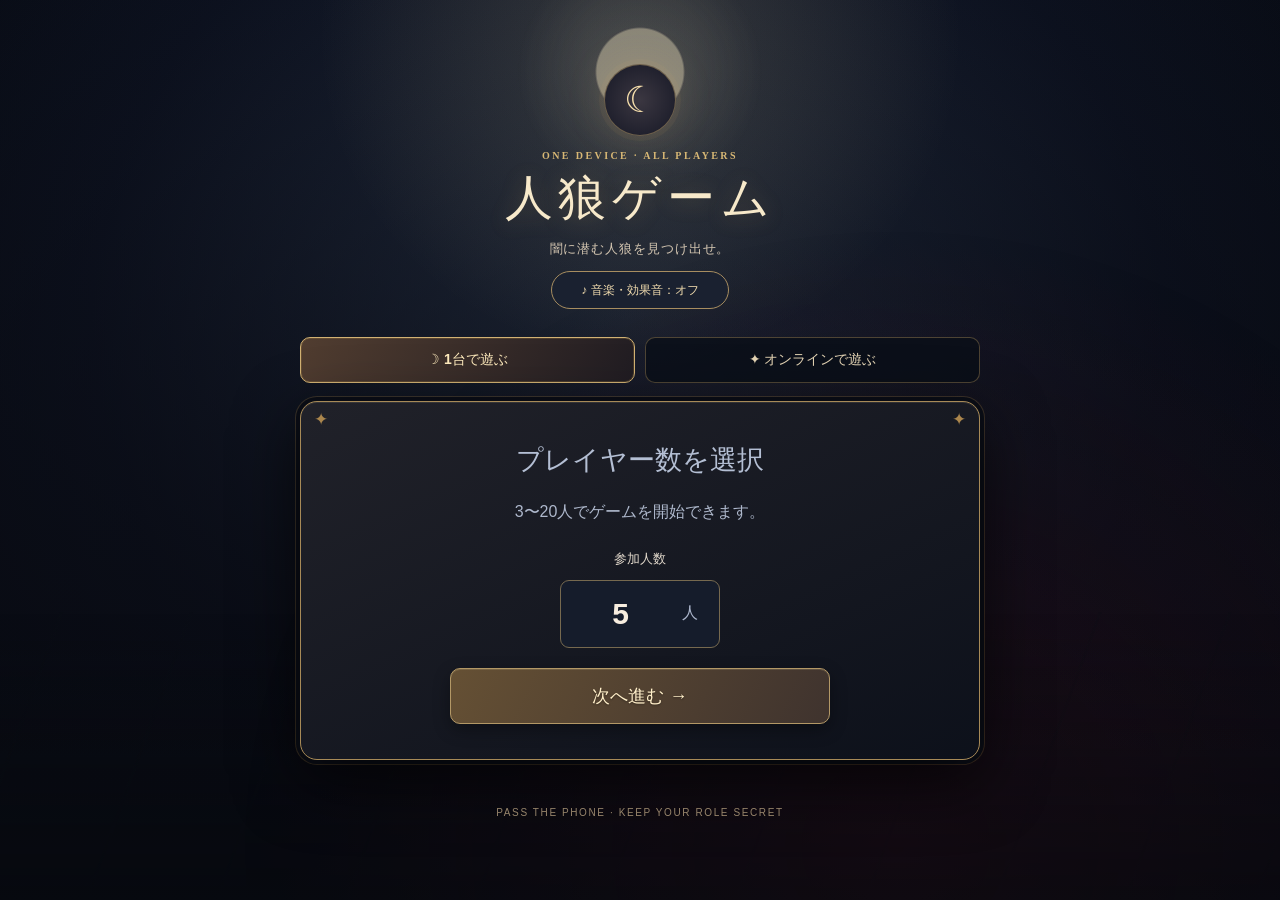
==== commit f43bcba9: "Add files via upload" ====
--- a/index.html
+++ b/index.html
@@ -1,91 +1,39 @@
-
 <!DOCTYPE html>
 <html lang="ja">
 <head>
   <meta charset="UTF-8">
-  <meta name="viewport" content="width=device-width, initial-scale=1.0">
-  <title>人狼ゲーム</title>
-  <link rel="stylesheet" href="./style.css">
-  <script src="./script.js" defer></script>
+  <meta name="viewport" content="width=device-width, initial-scale=1">
+  <meta name="theme-color" content="#0c101d">
+  <title>人狼ゲーム | WEREWOLF</title>
+  <link rel="stylesheet" href="style.css">
+  <link rel="stylesheet" href="theme.css?v=cards-20261027">
+  <script src="role-card.js?v=cards-20261027" defer></script>
+  <script src="script.js?v=stage5" defer></script>
+  <script src="audio.js?v=stage5" defer></script>
 </head>
-<body>
-  <!-- ゲームモード選択 -->
-  <div id="game-mode-screen">
-    <div class="game-mode-panel">
-      <h1>人狼ゲーム</h1>
-      <p>ゲームモードを選択してください</p>
-      <a href="./online.html" class="game-mode-btn online-mode-btn">
-        オンラインで遊ぶ
-      </a>
-      <button id="single-device-mode" class="game-mode-btn single-mode-btn" type="button">
-        一台で遊ぶ
-      </button>
-    </div>
-  </div>
-
-  <!-- オフラインの人数選択画面でのみ表示 -->
-  <button id="back-to-game-mode" type="button" hidden>
-    ← ゲームモード選択に戻る
-  </button>
-
-  <div class="app-shell">
+<body class="mv-theme" data-scene="lobby">
+  <main class="app-shell">
     <header class="app-header">
-      <div class="brand-mark">☾</div>
+      <div class="brand-mark" aria-hidden="true">☾</div>
+      <p class="eyebrow">ONE DEVICE · ALL PLAYERS</p>
       <h1>人狼ゲーム</h1>
       <p class="subtitle">闇に潜む人狼を見つけ出せ。</p>
-    </header>
-    <main class="game-card">
+      <div class="mv-sound-controls"><button id="mv-sound-toggle" type="button" aria-pressed="false">♪ 音楽・効果音：オフ</button></div>
+</header>
+    <nav class="mv-mode-nav" aria-label="ゲームモード"><a href="./index.html" aria-current="page">☽ 1台で遊ぶ</a><a href="./online.html">✦ オンラインで遊ぶ</a></nav>
+    <section class="game-card" aria-label="ゲーム操作">
       <div id="game">
         <h2>プレイヤー数を選択</h2>
         <p>3〜20人でゲームを開始できます。</p>
-        <label class="field-label" for="count">参加人数</label>
-        <div class="count-selector">
-          <button id="initial-count-minus" class="count-adjust" type="button">−</button>
-          <div class="count-display">
-            <input type="number" id="count" min="3" max="20" value="6">
-            <span>人</span>
-          </div>
-          <button id="initial-count-plus" class="count-adjust" type="button">＋</button>
+        <label for="count" class="field-label">参加人数</label>
+        <div class="number-field">
+          <input type="number" id="count" min="3" max="20" step="1" value="5" inputmode="numeric">
+          <span>人</span>
         </div>
         <button id="start" type="button">次へ進む →</button>
       </div>
-    </main>
-  </div>
-
-  <script>
-    (() => {
-      const modeScreen = document.getElementById("game-mode-screen");
-      const singleButton = document.getElementById("single-device-mode");
-      const backButton = document.getElementById("back-to-game-mode");
-      const game = document.getElementById("game");
-
-      function updateBackButton() {
-        const showingModeSelection = !modeScreen.hidden;
-        const showingPlayerCount = !!game.querySelector(".count-selector");
-        const shouldShow = !showingModeSelection && showingPlayerCount;
-        if (backButton.hidden === shouldShow) {
-          backButton.hidden = !shouldShow;
-        }
-      }
-
-      singleButton.addEventListener("click", () => {
-        modeScreen.hidden = true;
-        updateBackButton();
-      });
-
-      backButton.addEventListener("click", () => {
-        modeScreen.hidden = false;
-        updateBackButton();
-      });
-
-      const observer = new MutationObserver(updateBackButton);
-      observer.observe(game, {
-        childList: true,
-        subtree: true
-      });
-
-      updateBackButton();
-    })();
-  </script>
+    </section>
+    <footer class="app-footer">PASS THE PHONE · KEEP YOUR ROLE SECRET</footer>
+  </main>
 </body>
 </html>
--- a/style.css
+++ b/style.css
@@ -1076,3 +1076,310 @@
     font-size: 12px;
   }
 }
+
+
+/* 役職確認画面の参加者一覧 */
+#online-role-member-list {
+  display: flex;
+  flex-direction: column;
+  gap: 10px;
+  margin: 16px 0 24px;
+}
+#online-role-member-list .online-member {
+  display: flex;
+  align-items: center;
+  justify-content: space-between;
+  gap: 12px;
+  padding: 12px 14px;
+  background: #252d40;
+  border: 1px solid #46516a;
+  border-radius: 12px;
+  text-align: left;
+}
+#online-role-member-list .online-member strong {
+  color: #ffffff;
+  font-size: 15px;
+  overflow-wrap: anywhere;
+}
+#online-role-member-list .online-member span {
+  color: #acb6cc;
+  font-size: 12px;
+}
+
+#online-night-done-count {
+  margin: 18px 0;
+  color: #ffe7b4;
+  font-size: 17px;
+  font-weight: 700;
+}
+#online-go-day {
+  margin: 18px auto;
+}
+#online-day-screen {
+  padding: 18px 0;
+  text-align: center;
+}
+#online-day-screen h2 {
+  color: #ffe7b4;
+  font-size: 28px;
+}
+#online-day-members {
+  display: flex;
+  flex-direction: column;
+  gap: 10px;
+  margin: 20px 0;
+}
+#online-day-notice {
+  margin-top: 24px;
+  color: #acb6cc;
+  line-height: 1.8;
+}
+
+#online-discussion-screen {
+  padding: 18px 0;
+  text-align: center;
+}
+#online-discussion-screen h2 {
+  color: #ffe7b4;
+  font-size: 28px;
+}
+#online-discussion-timer {
+  margin: 28px 0 16px;
+  padding: 22px 10px;
+  background: #242b3a;
+  border: 1px solid #65708b;
+  border-radius: 16px;
+  color: #ffffff;
+  font-size: clamp(48px, 12vw, 68px);
+  font-weight: 900;
+  font-variant-numeric: tabular-nums;
+}
+#online-discussion-message {
+  color: #ffe7b4;
+  font-weight: 700;
+}
+#online-discussion-members {
+  display: flex;
+  flex-direction: column;
+  gap: 10px;
+  margin: 20px 0;
+}
+
+#online-discussion-controls {
+  display: flex;
+  gap: 10px;
+  margin: 18px 0;
+}
+#online-discussion-controls button {
+  flex: 1;
+  width: 50%;
+  min-width: 0;
+  min-height: 50px;
+  margin: 0;
+  padding: 12px 8px;
+  font-size: 15px;
+}
+#online-add-minute {
+  background: #303b57;
+  border-color: #65708b;
+}
+#online-pause-discussion {
+  background: #84354b;
+  border-color: #e34f62;
+}
+@media (max-width: 380px) {
+  #online-discussion-controls button {
+    font-size: 13px;
+    padding: 10px 5px;
+  }
+}
+
+/* 昼の投票画面 */
+#online-vote-screen,
+#online-vote-result-screen {
+  padding: 18px 0;
+  text-align: center;
+}
+#online-vote-screen h2,
+#online-vote-result-screen h2 {
+  color: #ffe7b4;
+  font-size: 28px;
+}
+#online-vote-target {
+  display: block;
+  width: 100%;
+  margin: 14px 0 20px;
+  padding: 14px;
+  background: #182133;
+  color: #ffffff;
+  border: 1px solid #65708b;
+  border-radius: 10px;
+  font-size: 17px;
+}
+#online-vote-message {
+  color: #bfc9dc;
+  margin: 18px 0;
+  line-height: 1.7;
+}
+#online-vote-count {
+  color: #ffe7b4;
+  font-size: 18px;
+  margin: 24px 0;
+}
+#online-vote-results {
+  display: flex;
+  flex-direction: column;
+  gap: 10px;
+  margin: 20px 0;
+}
+#online-execution-result {
+  margin: 26px 0;
+  padding: 20px 12px;
+  background: #402936;
+  border: 2px solid #e34f62;
+  border-radius: 14px;
+  color: #ffffff;
+  font-size: 21px;
+}
+
+
+/* 生存者・脱落者一覧 */
+#online-survival-section {
+  margin-top: 28px;
+  text-align: left;
+}
+#online-survival-section h3 {
+  margin: 22px 0 12px;
+  color: #ffffff;
+  font-size: 18px;
+}
+#online-alive-members,
+#online-eliminated-members {
+  display: flex;
+  flex-direction: column;
+  gap: 10px;
+}
+.online-eliminated-member {
+  opacity: 0.65;
+  background: #292633;
+  border-color: #6b4b57;
+}
+.online-eliminated-member strong {
+  text-decoration: line-through;
+}
+#online-my-survival-status {
+  margin-top: 24px;
+  padding: 14px;
+  background: #242b3a;
+  border-radius: 10px;
+  color: #ffe7b4;
+  text-align: center;
+  line-height: 1.7;
+}
+
+/* =========================
+   投票スキップ確認モーダル
+========================= */
+
+.confirm-modal[hidden] {
+  display: none !important;
+}
+
+.confirm-modal {
+  position: fixed;
+  inset: 0;
+  z-index: 99999;
+  display: flex;
+  align-items: center;
+  justify-content: center;
+  padding: 20px;
+  background: rgba(8, 10, 18, 0.72);
+  backdrop-filter: blur(4px);
+}
+
+.confirm-modal-card {
+  width: min(100%, 420px);
+  padding: 28px 22px 22px;
+  background: linear-gradient(145deg, #222b40f2, #171d2df6);
+  border: 1px solid #4b5670;
+  border-radius: 18px;
+  box-shadow: 0 20px 50px rgba(0, 0, 0, 0.45);
+  text-align: center;
+}
+
+.confirm-modal-card h3 {
+  margin: 0 0 14px;
+  font-size: 24px;
+  font-weight: 800;
+  color: #ffffff;
+}
+
+.confirm-modal-card p {
+  margin: 0;
+  line-height: 1.8;
+  font-size: 15px;
+  color: #c8d0df;
+}
+
+.confirm-modal-buttons {
+  display: flex;
+  gap: 12px;
+  margin-top: 24px;
+}
+
+.confirm-modal-buttons button {
+  flex: 1;
+  width: auto;
+  margin: 0;
+}
+
+.modal-cancel-button {
+  background: #2f384d;
+  border: 1px solid #59657f;
+  color: #eef2ff;
+  box-shadow: none;
+}
+
+.modal-cancel-button:hover:not(:disabled) {
+  background: #3b4660;
+  filter: none;
+  transform: translateY(-1px);
+}
+
+.modal-confirm-button {
+  background: linear-gradient(110deg, #8d5cf6, #6b78ff);
+  border: 1px solid #97a5ff;
+  color: white;
+  box-shadow: 0 8px 20px rgba(97, 110, 255, 0.28);
+}
+
+.modal-confirm-button:hover:not(:disabled) {
+  filter: brightness(1.08);
+  transform: translateY(-1px);
+}
+
+.vote-skip-button {
+  background: linear-gradient(110deg, #5f6780, #737d99);
+  border: 1px solid #94a0be;
+  color: #ffffff;
+  box-shadow: 0 8px 18px rgba(64, 72, 95, 0.28);
+}
+
+.vote-skip-button:hover:not(:disabled) {
+  filter: brightness(1.08);
+}
+
+@media (max-width: 480px) {
+  .confirm-modal-card {
+    padding: 24px 18px 18px;
+    border-radius: 16px;
+  }
+
+  .confirm-modal-card h3 {
+    font-size: 21px;
+  }
+
+  .confirm-modal-buttons {
+    flex-direction: column;
+  }
+}
--- a/theme.css
+++ b/theme.css
@@ -0,0 +1,289 @@
+/* MOONLIT VILLAGE — stage 1 shared visual foundation */
+:root{--mv-gold:#d8b875;--mv-gold-light:#f6dfac;--mv-ink:#0b0d13;--mv-burgundy:#77303e;--mv-line:rgba(216,184,117,.42);--mv-muted:#d7c9b5;color-scheme:dark}
+html{background:#080c14}
+body.mv-theme{background:radial-gradient(circle at 50% 4%,rgba(239,219,161,.13) 0 5%,transparent 30%),linear-gradient(180deg,rgba(5,8,16,.1),#090b13 90%),radial-gradient(ellipse at 49% 35%,#273245,#0d1220 58%,#06090f)!important;color:#f4eadb!important;min-height:100dvh;position:relative;isolation:isolate;transition:background-color .7s ease}
+body.mv-theme::before{position:fixed;z-index:-1;inset:0;pointer-events:none;opacity:.67;background:radial-gradient(circle at 50% 8%,rgba(255,241,202,.65) 0 43px,rgba(239,229,196,.15) 45px,transparent 125px),radial-gradient(ellipse at 70% 94%,rgba(69,19,32,.48),transparent 52%);content:'';background-size:auto!important;animation:mv-mist 15s ease-in-out infinite alternate}
+body.mv-theme::after{position:fixed;z-index:-1;inset:auto 0 0;height:32vh;content:'';pointer-events:none;background:linear-gradient(0deg,#05080c,transparent),repeating-linear-gradient(110deg,transparent 0 56px,rgba(8,13,19,.32) 57px 59px,transparent 60px 122px);opacity:.5}
+body.mv-theme[data-scene="day"]{background:radial-gradient(circle at 78% 5%,rgba(244,187,115,.21),transparent 32%),linear-gradient(160deg,#403b43,#192333 52%,#13141d)!important}
+body.mv-theme[data-scene="night"]{background:radial-gradient(circle at 50% 4%,rgba(216,217,252,.18),transparent 28%),linear-gradient(150deg,#111b34,#090d1d 62%,#090a10)!important}
+body.mv-theme[data-scene="victory"]{background:radial-gradient(circle at 50% 3%,rgba(228,183,85,.17),transparent 40%),linear-gradient(155deg,#302538,#130f1b 68%,#09080f)!important}
+body.mv-theme .app-shell{width:min(100% - 28px,680px);padding-top:clamp(32px,5vw,66px);position:relative;z-index:0}
+body.mv-theme .app-header{padding-bottom:23px;text-align:center}
+body.mv-theme .brand-mark,body.mv-theme .mv-emblem{display:grid;place-items:center;width:72px;height:72px;margin:0 auto 12px;border:1px solid var(--mv-line);border-radius:50%;background:radial-gradient(circle,#3b3741,#151725);box-shadow:0 0 0 5px rgba(209,168,91,.06),0 0 42px rgba(235,195,124,.16);color:var(--mv-gold-light);font-size:36px}
+body.mv-theme .eyebrow,body.mv-theme .mv-kicker{font-family:Georgia,serif;letter-spacing:.24em;color:var(--mv-gold);font-size:10px;font-weight:700;text-transform:uppercase}
+body.mv-theme .app-header h1{color:#f7e9ca;font-family:Georgia,'Yu Mincho','Hiragino Mincho ProN',serif;letter-spacing:.12em;font-size:clamp(31px,7vw,48px);text-shadow:0 2px 22px rgba(211,175,101,.27);line-height:1.28}
+body.mv-theme .app-header .subtitle{color:#d5c7b2;font-size:13px;letter-spacing:.07em}
+body.mv-theme .mv-mode-nav{display:grid;grid-template-columns:1fr 1fr;gap:10px;margin:3px 0 18px}
+body.mv-theme .mv-mode-nav a{display:flex;align-items:center;justify-content:center;gap:8px;padding:13px 10px;border:1px solid rgba(218,181,110,.32);border-radius:10px;background:rgba(10,15,24,.78);color:#e5d5b5;text-decoration:none;font-size:14px;font-weight:700;transition:.2s}
+body.mv-theme .mv-mode-nav a[aria-current="page"]{background:linear-gradient(120deg,#513d30,#201c22);border-color:#d2b273;color:#ffebbd;box-shadow:inset 0 0 0 1px #9b78434a}
+body.mv-theme .mv-mode-nav a:hover{border-color:#f6d899;transform:translateY(-2px)}
+body.mv-theme .game-card{position:relative;overflow:visible;background:linear-gradient(155deg,rgba(33,34,42,.98),rgba(13,17,27,.98))!important;border:1px solid #a78a57!important;border-radius:17px!important;box-shadow:0 20px 64px #000a,0 0 0 4px #0b0e17,0 0 0 5px rgba(173,137,74,.27),inset 0 1px rgba(255,236,188,.1)!important;padding:clamp(22px,6vw,35px)!important}
+body.mv-theme .game-card::before,body.mv-theme .game-card::after{content:'✦';position:absolute;top:7px;left:13px;color:#ab864d;font-size:17px;pointer-events:none}
+body.mv-theme .game-card::after{left:auto;right:13px}
+body.mv-theme .game-card h2,body.mv-theme .game-card h3{font-family:'Yu Mincho','Hiragino Mincho ProN',Georgia,serif;color:#f4ddb0;line-height:1.45}
+body.mv-theme .game-card p,body.mv-theme .game-card .field-label{color:#e1d8cb}
+body.mv-theme .game-card button:not(.modal-confirm-button):not(.modal-cancel-button){background:linear-gradient(115deg,#655034,#3f332e)!important;border:1px solid #b39866!important;color:#ffefc9!important;border-radius:10px;box-shadow:inset 0 1px #ffeca726,0 6px 17px #0005!important;text-shadow:0 1px 2px #0005;min-height:46px;transition:filter .2s,transform .2s,box-shadow .2s}
+body.mv-theme .game-card button:hover:not(:disabled){filter:brightness(1.16);transform:translateY(-1px)}
+body.mv-theme .game-card button:disabled{opacity:.48;cursor:not-allowed;transform:none!important}
+body.mv-theme .game-card input,body.mv-theme .game-card select,body.mv-theme .game-card textarea{background:#151c2b;color:#f7eddf;border:1px solid #76694f;border-radius:9px;accent-color:#d0a766;max-width:100%}
+body.mv-theme .game-card input:focus-visible,body.mv-theme .game-card select:focus-visible,body.mv-theme .game-card textarea:focus-visible{outline:2px solid #efc987;outline-offset:2px}
+body.mv-theme #online-members .online-member,body.mv-theme #online-game .online-member{border-color:rgba(210,176,111,.33);background:#1b2231}
+body.mv-theme .online-chat-panel{border-color:#82714e;background:#181d28}body.mv-theme .online-chat-messages{background:#111722}
+body.mv-theme .app-footer,body.mv-theme .mv-footer{color:#a99578;text-align:center;font-size:10px;letter-spacing:.16em;margin:23px 0}
+body.mv-theme #back-to-game-mode-online{z-index:4}
+@keyframes mv-mist{from{opacity:.45;transform:translateY(0)}to{opacity:.8;transform:translateY(-12px)}}
+@media(max-width:480px){body.mv-theme .app-shell{width:calc(100% - 28px);padding-top:30px}body.mv-theme .game-card{padding:24px 18px!important}body.mv-theme .mv-mode-nav a{font-size:12px;padding:12px 4px}body.mv-theme .app-header h1{font-size:32px}}
+@media(prefers-reduced-motion:reduce){body.mv-theme::before{animation:none}body.mv-theme *,body.mv-theme *::before,body.mv-theme *::after{transition:none!important;animation-duration:.01ms!important}}
+
+/* ロビー参加後はモード切替を隠し、誤操作を防ぐ */
+body.mv-theme #online-mode-nav[hidden]{display:none!important}
+body.mv-theme .game-card #online-leave-room{
+  display:block;box-sizing:border-box;width:min(100%,380px);max-width:100%;margin:14px auto 20px;position:relative;left:auto;right:auto;transform:none;text-align:center;
+  background:linear-gradient(120deg,#481e2d,#271824)!important;
+  border:1px solid #a86671!important;color:#ffe0df!important;
+  box-shadow:inset 0 1px #ffffff12,0 5px 15px #0005!important
+}
+body.mv-theme .game-card #online-leave-room:hover:not(:disabled){filter:brightness(1.22)}
+
+/* ロビー退出ボタンを招待ボタンと同じ中央列に配置 */
+body.mv-theme #lobby-screen #online-leave-room{display:block!important;box-sizing:border-box!important;width:min(100%,380px)!important;max-width:100%!important;margin:14px auto 20px!important;float:none!important;position:static!important;transform:none!important;text-align:center!important;}
+
+
+/* ===== Stage 2: shared illustrated tarot cards (CSS only) ===== */
+body.mv-theme .mv-tarot{--rc:#d5b374;--shine:#f8e4b7;width:min(100%,280px);aspect-ratio:5 / 7.2;margin:12px auto 24px;perspective:1100px;color:#fbe9c4;font-family:Georgia,'Yu Mincho','Hiragino Mincho ProN',serif;user-select:none}
+body.mv-theme .mv-tarot[data-faction="wolf"]{--rc:#c15d6e;--shine:#ffd0d7}
+body.mv-theme .mv-tarot[data-faction="neutral"]{--rc:#ae92d6;--shine:#eee0ff}
+body.mv-theme .mv-tarot-inner{position:relative;width:100%;height:100%;transform-style:preserve-3d;transition:transform .9s cubic-bezier(.2,.7,.17,1)}
+body.mv-theme .mv-tarot--reveal .mv-tarot-inner{animation:mv-turn 1.05s cubic-bezier(.2,.75,.2,1) both}
+body.mv-theme .mv-tarot-face,body.mv-theme .mv-tarot-back{position:absolute;inset:0;backface-visibility:hidden;-webkit-backface-visibility:hidden;border-radius:16px;overflow:hidden;border:2px solid var(--rc);box-shadow:0 15px 45px #000b,inset 0 0 0 5px #0c0e17,inset 0 0 0 7px var(--rc);background:radial-gradient(ellipse at 50% 40%,#313046,#111523 72%);}
+body.mv-theme .mv-tarot-back{display:grid;place-content:center;text-align:center;gap:25px;background:repeating-conic-gradient(from 45deg,#192034 0deg 22.5deg,#222842 22.5deg 45deg);transform:rotateY(180deg)}
+body.mv-theme .mv-card-back-star{font-size:100px;color:var(--rc);text-shadow:0 0 22px #dab36e80}
+body.mv-theme .mv-card-back-text{font-size:12px;letter-spacing:.2em;color:#f9eac8}
+body.mv-theme .mv-tarot-face{display:flex;align-items:center;flex-direction:column;text-align:center;padding:23px 17px 20px;box-sizing:border-box}
+body.mv-theme .mv-tarot-face::before{content:'';position:absolute;inset:15px;border:1px solid color-mix(in srgb,var(--rc),transparent 25%);border-radius:110px 110px 7px 7px;pointer-events:none}
+body.mv-theme .mv-tarot-face::after{content:'✧';position:absolute;top:32%;right:16px;font-size:16px;color:var(--rc);opacity:.7}
+body.mv-theme .mv-tarot-number{font-size:17px;color:var(--shine);letter-spacing:.2em}
+body.mv-theme .mv-tarot-roman{margin-top:8px;letter-spacing:.2em;font-size:11px;font-weight:700;color:var(--rc)}
+body.mv-theme .mv-tarot-emblem{position:relative;flex:1;width:100%;display:grid;place-items:center;isolation:isolate}
+body.mv-theme .mv-emblem-halo{position:absolute;width:155px;aspect-ratio:1;border:1px solid var(--rc);border-radius:50%;box-shadow:0 0 0 9px #deb6700b,0 0 0 22px #c9ae6e10,inset 0 0 22px #d8a8692f;background:radial-gradient(circle,#d6bd7725,transparent 72%);z-index:-1}
+body.mv-theme .mv-emblem-halo::after{content:'';position:absolute;inset:10px;border:1px dashed var(--rc);border-radius:50%;opacity:.55}
+body.mv-theme .mv-role-symbol{font-family:Georgia,'Segoe UI Symbol',serif;color:var(--shine);font-size:clamp(68px,16vw,96px);line-height:1;text-shadow:0 5px 0 #070b16,0 0 29px var(--rc)}
+body.mv-theme .mv-tarot-scroll{color:var(--rc);font-size:14px;letter-spacing:.36em}
+body.mv-theme .mv-tarot-name{color:var(--shine);font-size:clamp(26px,7vw,34px);font-weight:700;margin-top:8px;text-shadow:0 3px 18px var(--rc)}
+body.mv-theme .mv-tarot-bottom{font-size:8px;letter-spacing:.13em;color:var(--rc);margin-top:13px}
+body.mv-theme .mv-tarot--compact{width:115px;margin:0 auto 8px}
+body.mv-theme .mv-tarot--compact .mv-tarot-face{padding:14px 6px 12px}
+body.mv-theme .mv-tarot--compact .mv-emblem-halo{width:63px}
+body.mv-theme .mv-tarot--compact .mv-role-symbol{font-size:42px}
+body.mv-theme .mv-tarot--compact .mv-tarot-roman,body.mv-theme .mv-tarot--compact .mv-tarot-bottom{display:none}
+body.mv-theme .mv-tarot--compact .mv-tarot-number{font-size:11px}
+body.mv-theme .mv-tarot--compact .mv-tarot-scroll{font-size:10px}
+body.mv-theme .mv-tarot--compact .mv-tarot-name{font-size:17px}
+body.mv-theme #online-role-reveal .online-role-card{background:none!important;border:0!important;box-shadow:none!important;padding:0!important}
+body.mv-theme #online-role-reveal .online-role-card>strong{position:absolute;clip:rect(0 0 0 0);clip-path:inset(50%);width:1px;height:1px;overflow:hidden}
+body.mv-theme #online-my-role-description{max-width:450px;margin:0 auto 18px;color:#f0e3ce;text-align:center;line-height:1.8}
+body.mv-theme .mv-role-reveal-heading{text-align:center;color:#e7c98d!important}
+body.mv-theme .mv-offline-role-heading{font-size:19px;text-align:center}
+@keyframes mv-turn{0%{transform:rotateY(180deg) scale(.89);opacity:.7}65%{opacity:1}100%{transform:rotateY(0) scale(1);opacity:1}}
+@media(prefers-reduced-motion:reduce){body.mv-theme .mv-tarot--reveal .mv-tarot-inner{animation:none!important}}
+
+/* ===== Stage 3: unified night, day, discussion and vote UI ===== */
+body.mv-theme[data-scene="night"]{background:radial-gradient(ellipse at 50% -10%,#41465d 0%,#13182a 49%,#080a11 100%)!important}
+body.mv-theme[data-scene="day"]{background:radial-gradient(ellipse at 50% -10%,#655341 0%,#30283a 43%,#10101b 100%)!important}
+body.mv-theme[data-scene="victory"]{background:radial-gradient(ellipse at 50% -10%,#574128 0%,#231827 50%,#080b13 100%)!important}
+body.mv-theme[data-scene="night"] .game-card{border-color:#8f93c0!important}
+body.mv-theme[data-scene="day"] .game-card{border-color:#c7a36c!important}
+body.mv-theme .mv-target-grid,body.mv-theme .choice-list{display:grid;grid-template-columns:repeat(2,minmax(0,1fr));gap:12px;margin:18px 0 22px}
+body.mv-theme .mv-target-grid:empty{display:none}
+body.mv-theme .mv-target-card,body.mv-theme .choice-button.mv-person-choice{min-width:0;width:100%;min-height:142px;display:flex;flex-direction:column;align-items:center;justify-content:center;gap:9px;padding:12px 8px!important;border:1px solid #93805f!important;border-radius:14px!important;background:radial-gradient(ellipse at 50% 5%,#384157,#171d2e 80%)!important;color:#f5e6c8!important;box-shadow:inset 0 0 0 3px #1a1923,0 10px 22px #0006!important;transition:transform .18s,border-color .18s,filter .18s!important;position:relative}
+body.mv-theme .mv-target-card:hover:not(:disabled),body.mv-theme .choice-button.mv-person-choice:hover:not(:disabled){transform:translateY(-3px);border-color:#e9c788!important;filter:brightness(1.1)}
+body.mv-theme .mv-target-card.is-selected{border:2px solid #ffe0a1!important;background:radial-gradient(ellipse at 50% 5%,#6d533c,#252035 84%)!important;box-shadow:0 0 0 2px #bf9d62,0 0 26px #d7aa5b45!important}
+body.mv-theme .mv-target-card:disabled{opacity:.48;cursor:not-allowed}
+body.mv-theme .mv-target-symbol,body.mv-theme .mv-person-avatar{display:grid;place-items:center;width:62px;height:66px;border:1px solid #c6aa78;border-radius:38px 38px 13px 13px;background:linear-gradient(#344054,#131827);font-size:36px;line-height:1;color:#e8cc91;text-shadow:0 0 18px #ead09677}
+body.mv-theme .mv-target-name,body.mv-theme .mv-person-name{font-weight:800;font-size:15px;line-height:1.3;overflow-wrap:anywhere;text-align:center}
+body.mv-theme .mv-target-number{position:absolute;top:9px;left:12px;color:#c8b184;font:11px Georgia,serif}
+body.mv-theme .mv-person-action{position:absolute;right:10px;top:8px;color:#bba274}
+body.mv-theme select.mv-target-fallback{position:absolute!important;width:1px!important;height:1px!important;padding:0!important;margin:-1px!important;border:0!important;overflow:hidden!important;clip:rect(0 0 0 0)!important;clip-path:inset(50%)!important;white-space:nowrap!important}
+body.mv-theme .online-chat-panel{border:1px solid #a78a57!important;background:linear-gradient(145deg,#2b2933,#161b29)!important;box-shadow:inset 0 1px #f8e4bd17,0 14px 35px #0006;padding:16px!important;border-radius:16px!important}
+body.mv-theme .online-chat-messages{background:radial-gradient(ellipse at top,#222c3b,#111620 88%)!important;border:1px solid #514c46;border-radius:12px!important}
+body.mv-theme .online-chat-bubble{background:#333747!important;border:1px solid #615e68;border-radius:13px 13px 13px 3px!important}
+body.mv-theme .online-chat-bubble.is-mine{background:#554333!important;border-color:#96764c;border-radius:13px 13px 3px 13px!important}
+body.mv-theme .online-chat-author{color:#f5d79a!important}
+body.mv-theme #online-discussion-timer{font:700 clamp(35px,9vw,54px) Georgia,serif!important;letter-spacing:.08em;color:#f8d68f;text-align:center;text-shadow:0 0 20px #ecbe7855;padding:14px;border:1px solid #8a7757;border-radius:12px;background:#151924;margin:12px auto}
+body.mv-theme #online-chat-input{background:#141a26!important;color:#fff2d9!important;border-color:#8f7b58!important}
+body.mv-theme #online-vote-screen>h2,body.mv-theme #online-night-screen>h2{text-align:center}
+@media(max-width:380px){body.mv-theme .mv-target-grid,body.mv-theme .choice-list{gap:8px}body.mv-theme .mv-target-card,body.mv-theme .choice-button.mv-person-choice{min-height:125px;padding:10px 6px!important}body.mv-theme .mv-target-symbol,body.mv-theme .mv-person-avatar{width:51px;height:55px;font-size:30px}}
+
+/* ========== Stage 4 / Victory & Reflection ========== */
+.mv-finale{--mv-win:#d8b778;color:#f6ebd2;max-width:780px;margin:auto;animation:mv-finale-appear .7s ease both}
+.mv-finale[data-winner="wolf"]{--mv-win:#d77883}.mv-finale[data-winner="third"]{--mv-win:#bca4f2}
+.mv-finale-hero{text-align:center;padding:38px 20px;margin-bottom:20px;position:relative;overflow:hidden;border:1px solid var(--mv-win);border-radius:20px;background:radial-gradient(ellipse at 50% -20%,#5d4f3b80,transparent 65%),linear-gradient(160deg,#222434,#111721);box-shadow:0 20px 44px #0006}
+.mv-finale-sigil{width:82px;height:82px;display:grid;place-items:center;border:1px solid var(--mv-win);border-radius:50%;font-size:50px;margin:0 auto 20px;color:var(--mv-win);box-shadow:0 0 36px #b99c5940;animation:mv-sigil-appear 1.2s ease both}
+.mv-finale-hero p:first-of-type{font-size:11px;letter-spacing:.23em;color:#dbcaab}
+.mv-finale-hero h2{font-size:clamp(26px,6vw,40px);color:var(--mv-win);margin:12px 0;text-shadow:0 3px 22px #0008}
+.mv-finale-hero p:last-child{color:#d5c5ad;font-size:13px}
+.mv-finale-panel{border:1px solid #68593f;border-radius:16px;padding:20px 16px;margin:16px 0;background:linear-gradient(145deg,#202637,#131a26)}
+.mv-finale-panel h3{color:#f4dca5;margin:0 0 18px;font-size:20px}
+.mv-finale-role-grid{display:grid;gap:9px;grid-template-columns:repeat(auto-fit,minmax(220px,1fr))}
+.mv-finale-person{display:flex;align-items:center;gap:12px;padding:12px;border-radius:12px;border:1px solid #5f5649;background:#101827}
+.mv-finale-person-mark{color:#e0bf81;font-size:25px;display:grid;place-items:center;width:42px;height:45px;border:1px solid #655333;border-radius:9px;flex-shrink:0}
+.mv-finale-person>div{flex:1;min-width:0;display:grid;gap:4px}.mv-finale-person strong{color:#fff4d5;overflow-wrap:anywhere}.mv-finale-person small{color:#c2b398;font-size:12px}.mv-finale-state{font-size:12px;color:#f1d9ae;white-space:nowrap}
+.mv-finale-day{border:1px solid #756342;border-radius:12px;margin:10px 0;background:#141c2b;overflow:hidden}.mv-finale-day summary{cursor:pointer;padding:14px 16px;font-weight:700;color:#efdbb4}.mv-finale-day[open] summary{background:#373328}
+.mv-finale-logline{display:grid;grid-template-columns:88px 1fr;gap:12px;padding:10px 15px;border-bottom:1px solid #3b3c42;font-size:14px;line-height:1.7}.mv-finale-logline strong{color:#dabe86}.mv-finale-logline span{color:#f5eddc}.mv-finale-votes{font-size:13px;line-height:1.8;color:#d9cfbd;padding:0 15px;overflow-wrap:anywhere}
+.mv-finale-again{width:100%;padding:17px!important;margin-top:10px!important;background:linear-gradient(120deg,#9e7d43,#e8c988)!important;color:#171a21!important;border:1px solid #f6ddaa!important;border-radius:12px!important;font-weight:800!important}
+@keyframes mv-finale-appear{from{opacity:0;transform:translateY(20px)}to{opacity:1;transform:none}}@keyframes mv-sigil-appear{from{opacity:0;transform:rotate(-35deg) scale(.6)}to{opacity:1;transform:none}}
+/* Online stage-four visual harmony: keep the existing Firebase-driven review */
+body.mv-theme #online-game-over-screen .online-finale-header{background:radial-gradient(ellipse at 50% -18%,#72573888,transparent 65%),linear-gradient(160deg,#222434,#111721);border-color:#a58a59}
+body.mv-theme #online-game-over-screen .online-finale-emblem{color:#e4bf7e;border-color:#bb965d}
+body.mv-theme #online-game-over-screen .online-finale-section{background:linear-gradient(145deg,#202637,#131a26);border-color:#68593f}
+body.mv-theme #online-game-over-screen .online-review-day{border-color:#756342;background:#141c2b}
+body.mv-theme #online-game-over-screen .online-review-day[open] summary{background:#373328}
+body.mv-theme #online-game-over-screen .online-result-player{background:#101827;border-color:#5f5649}
+/* Exit modal shared night-gold palette */
+.mv-exit-modal[hidden]{display:none!important}.mv-exit-modal{position:fixed;inset:0;z-index:100000;padding:18px;background:#050812d9;display:grid;place-items:center;backdrop-filter:blur(5px)}
+.mv-exit-dialog{width:min(100%,430px);padding:28px 22px;border:1px solid #aa8c5b;border-radius:19px;text-align:center;background:linear-gradient(155deg,#283044,#141a27);box-shadow:0 20px 60px #000a}
+.mv-exit-dialog-icon{width:60px;height:60px;margin:0 auto 14px;border-radius:50%;border:1px solid #ac8b54;display:grid;place-items:center;color:#eac98b;font-size:38px}.mv-exit-dialog h2{font-size:23px;color:#f4dca5}.mv-exit-dialog p{line-height:1.8;color:#ddd0b8}.mv-exit-actions{display:flex;gap:10px;margin-top:20px}.mv-exit-actions button{flex:1;min-width:0;margin:0!important;padding:13px 8px!important;border-radius:11px!important;font-size:14px!important}.mv-exit-actions [data-exit-cancel]{background:#323c51!important;border:1px solid #69738a!important;color:#fff!important}.mv-exit-actions [data-exit-confirm]{background:#722e3c!important;border:1px solid #cd8692!important;color:#fff!important}
+@media(max-width:420px){.mv-finale-panel{padding:16px 11px}.mv-finale-logline{grid-template-columns:72px 1fr;gap:8px}.mv-exit-actions{flex-direction:column}}
+@media(prefers-reduced-motion:reduce){.mv-finale,.mv-finale-sigil{animation:none!important}}
+
+/* ===== Stage 5: illustrated tarot cards + sound ===== */
+body.mv-theme .mv-tarot-emblem{position:relative;overflow:hidden;min-height:0;width:calc(100% + 14px);margin:8px 0 0;border-radius:100px 100px 7px 7px;isolation:isolate}
+body.mv-theme .mv-role-art{display:block;position:absolute;inset:0;width:100%;height:100%;object-fit:cover;object-position:center center;border-radius:100px 100px 7px 7px;filter:saturate(.87) contrast(1.06);-webkit-mask-image:linear-gradient(to bottom,#000 0 78%,transparent 100%);mask-image:linear-gradient(to bottom,#000 0 78%,transparent 100%)}
+body.mv-theme .mv-role-art:not([hidden])~.mv-role-symbol{display:none}
+body.mv-theme .mv-role-art[hidden]{display:none}
+body.mv-theme .mv-tarot-emblem:has(.mv-role-art:not([hidden])) .mv-emblem-halo{display:none}
+body.mv-theme .mv-tarot-face{padding-bottom:18px}
+body.mv-theme .mv-tarot--compact .mv-role-art{border-radius:55px 55px 6px 6px}
+body.mv-theme .mv-sound-controls{display:flex;justify-content:center;margin:13px auto 2px}
+body.mv-theme #mv-sound-toggle{width:auto!important;min-width:178px;min-height:38px;margin:0!important;padding:8px 14px!important;border-radius:24px!important;border:1px solid #a78d60!important;background:#1a2130!important;color:#efdaad!important;font-size:12px!important;box-shadow:none!important}
+body.mv-theme #mv-sound-toggle[aria-pressed="true"]{background:#57452a!important;border-color:#ebcb83!important;color:#fff2cb!important}
+body.mv-theme #back-to-game-mode-online{display:none!important}
+
+/* Player identity system — characterless default avatar + color-coded name */
+body.mv-theme .mv-target-card, body.mv-theme .choice-button.mv-person-choice{
+ --player-color:#f2c57f;min-height:125px!important;gap:12px!important;
+}
+body.mv-theme .mv-avatar-default{
+ display:inline-block;position:relative;flex:none;box-sizing:border-box;
+ width:56px;height:56px;border:2px solid var(--player-color,#e8cc91);border-radius:50%;
+ background:radial-gradient(circle at 45% 25%,#263b50,#0c1421 78%);
+ box-shadow:inset 0 0 0 3px #131927,0 0 15px color-mix(in srgb,var(--player-color),transparent 82%);
+ overflow:hidden;
+}
+body.mv-theme .mv-avatar-head{display:block;position:absolute;top:10px;left:20px;width:15px;height:15px;border-radius:50%;background:var(--player-color)}
+body.mv-theme .mv-avatar-body{display:block;position:absolute;left:11px;bottom:7px;width:31px;height:22px;border-radius:50% 50% 25% 25%;background:var(--player-color)}
+body.mv-theme .mv-target-name,body.mv-theme .mv-person-name{
+ color:var(--player-color,#f2d9a9)!important;font-size:clamp(17px,4.5vw,22px)!important;
+ font-weight:900!important;text-align:center;overflow-wrap:anywhere;text-shadow:0 1px 12px #000b;
+}
+body.mv-theme .mv-target-number{display:none!important}
+body.mv-theme .mv-target-card.is-selected{box-shadow:0 0 0 2px var(--player-color),0 0 22px #d6b36a44!important}
+body.mv-theme #online-discussion-members .online-member{font-size:16px}
+body.mv-theme .mv-chat-entry{display:flex;align-items:flex-start;gap:10px;max-width:95%;--player-color:#f2c57f}
+body.mv-theme .mv-chat-entry.is-mine{align-self:flex-end;flex-direction:row-reverse}
+body.mv-theme .mv-chat-entry .mv-avatar-default{width:43px;height:43px}
+body.mv-theme .mv-chat-entry .mv-avatar-head{left:15px;top:7px;width:12px;height:12px}
+body.mv-theme .mv-chat-entry .mv-avatar-body{left:8px;bottom:6px;width:24px;height:17px}
+body.mv-theme .mv-chat-content{min-width:0;flex:1;display:flex;flex-direction:column;align-items:flex-start;gap:5px}
+body.mv-theme .mv-chat-entry.is-mine .mv-chat-content{align-items:flex-end}
+body.mv-theme .mv-chat-entry .online-chat-author{font-size:clamp(16px,4.3vw,20px)!important;font-weight:900;color:var(--player-color)!important;letter-spacing:.015em}
+body.mv-theme .mv-chat-entry .online-chat-bubble{max-width:100%;width:auto;padding:10px 13px}
+body.mv-theme .mv-chat-entry .online-chat-bubble p{font-size:14px;line-height:1.65;margin:0;color:#fff7e8}
+@media(max-width:400px){body.mv-theme .mv-target-card .mv-avatar-default,body.mv-theme .choice-button.mv-person-choice .mv-avatar-default{width:50px;height:50px}}
+
+body.mv-theme .mv-discussion-member{display:flex;align-items:center;gap:12px}
+body.mv-theme .mv-discussion-member .mv-avatar-default{width:42px;height:42px}
+body.mv-theme .mv-discussion-member .mv-avatar-head{top:7px;left:14px;width:12px;height:12px}
+body.mv-theme .mv-discussion-member .mv-avatar-body{left:8px;bottom:6px;width:23px;height:17px}
+body.mv-theme .mv-discussion-member strong{color:var(--player-color);font-size:19px;font-weight:900;margin-right:auto}
+
+/* ======================================================
+   Player identity refinement — approved visual direction
+   The player's actual typed name is rendered by script.js / online.js.
+   Keep role artwork separate from neutral player avatars.
+   ====================================================== */
+body.mv-theme {
+  --mv-player-surface: #111a28;
+  --mv-player-outline: rgba(194,170,124,.42);
+}
+/* Keep all selection cards rectangular, no illustrated character or numbered tarot tile. */
+body.mv-theme .mv-target-grid {align-items:stretch}
+body.mv-theme .mv-target-card,
+body.mv-theme .choice-button.mv-person-choice {
+  min-height:106px!important;
+  display:flex!important;
+  flex-direction:row!important;
+  justify-content:flex-start!important;
+  align-items:center!important;
+  gap:13px!important;
+  text-align:left!important;
+  padding:15px 16px!important;
+  border-radius:13px!important;
+  background:linear-gradient(140deg,#172232,#0d1521)!important;
+  border:1px solid var(--mv-player-outline)!important;
+}
+body.mv-theme .mv-target-card .mv-avatar-default,
+body.mv-theme .choice-button.mv-person-choice .mv-avatar-default {
+  width:54px;height:54px;flex:0 0 54px;
+}
+body.mv-theme .mv-target-card .mv-target-name,
+body.mv-theme .choice-button.mv-person-choice .mv-person-name {
+  margin:0!important;
+  font-size:clamp(18px,4.4vw,24px)!important;
+  line-height:1.32!important;
+  color:var(--player-color,#e8cc91)!important;
+  text-align:left!important;
+  letter-spacing:.025em;
+}
+body.mv-theme .mv-target-card.is-selected {
+  background:linear-gradient(140deg,#333229,#18202d)!important;
+  border:2px solid #ffdda0!important;
+  box-shadow:0 0 0 2px color-mix(in srgb,var(--player-color,#f2c57f),transparent 55%),
+             0 0 22px rgba(244,205,134,.22)!important;
+}
+body.mv-theme .mv-avatar-default {color:var(--player-color,#e8cc91)}
+body.mv-theme .mv-chat-entry .online-chat-author,
+body.mv-theme .mv-discussion-member strong {
+  color:var(--player-color,#f2c57f)!important;
+  font-size:clamp(18px,4.4vw,23px)!important;
+  font-weight:900!important;
+  overflow-wrap:anywhere;
+}
+body.mv-theme .mv-chat-entry .online-chat-bubble,
+body.mv-theme .mv-discussion-member {
+  border-radius:12px;
+}
+/* Never resurrect the unwanted return-to-mode control. */
+body.mv-theme #back-to-game-mode-online {display:none!important}
+/* Preserve readable labels and touch targets on narrow phones. */
+@media (max-width:420px) {
+  body.mv-theme .mv-target-grid,
+  body.mv-theme .choice-list {grid-template-columns:1fr;gap:9px}
+  body.mv-theme .mv-target-card,
+  body.mv-theme .choice-button.mv-person-choice {
+    min-height:79px!important;
+    padding:10px 13px!important;
+  }
+  body.mv-theme .mv-target-card .mv-avatar-default,
+  body.mv-theme .choice-button.mv-person-choice .mv-avatar-default {
+    width:48px;height:48px;flex-basis:48px;
+  }
+  body.mv-theme .mv-target-card .mv-avatar-head,
+  body.mv-theme .choice-button.mv-person-choice .mv-avatar-head {
+    left:17px;top:9px;width:13px;height:13px;
+  }
+  body.mv-theme .mv-target-card .mv-avatar-body,
+  body.mv-theme .choice-button.mv-person-choice .mv-avatar-body {
+    left:9px;bottom:6px;width:27px;height:19px;
+  }
+}
+
+/* Approved illustrated role cards: one complete artwork per role, no duplicate framing. */
+body.mv-theme .mv-tarot{aspect-ratio:1/2;width:min(100%,244px)}
+body.mv-theme .mv-tarot--compact{width:106px}
+body.mv-theme .mv-tarot--fullart .mv-tarot-face{padding:0!important;overflow:hidden;border:0!important;background:#0c1018!important;box-shadow:0 10px 30px #0009!important}
+body.mv-theme .mv-tarot--fullart .mv-tarot-face::before,body.mv-theme .mv-tarot--fullart .mv-tarot-face::after{display:none!important}
+body.mv-theme .mv-tarot--fullart .mv-tarot-face>*:not(.mv-full-card-image){display:none!important}
+body.mv-theme .mv-full-card-image{position:absolute;inset:0;width:100%;height:100%;object-fit:cover;display:block}
+body.mv-theme .mv-full-card-image[hidden]{display:none}
+body.mv-theme .mv-tarot:not(.mv-tarot--fullart) .mv-full-card-image{display:none}
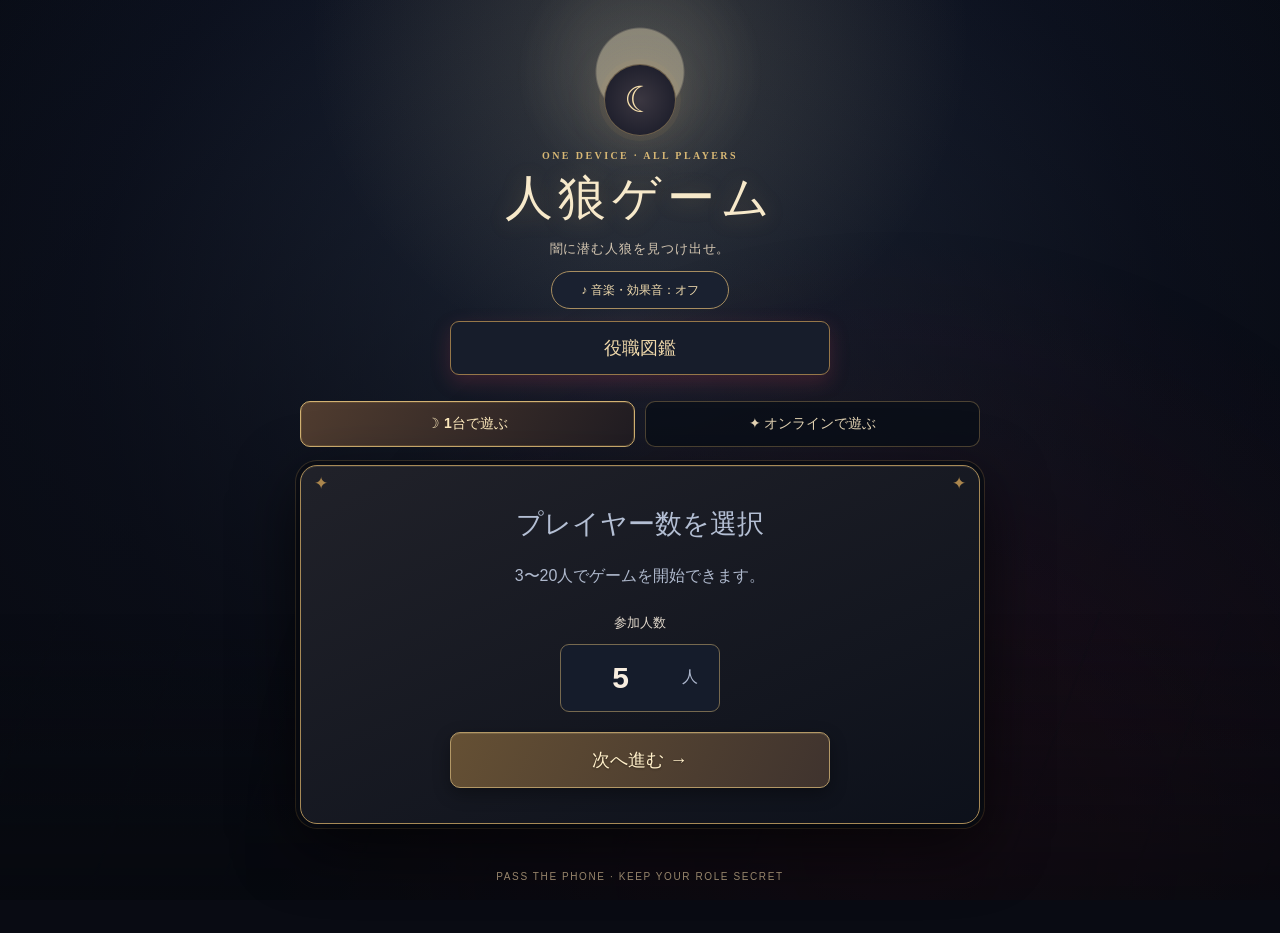
==== commit ef8b3554: "Add files via upload" ====
--- a/index.html
+++ b/index.html
@@ -6,10 +6,11 @@
   <meta name="theme-color" content="#0c101d">
   <title>人狼ゲーム | WEREWOLF</title>
   <link rel="stylesheet" href="style.css">
-  <link rel="stylesheet" href="theme.css?v=cards-20261027">
+  <link rel="stylesheet" href="theme.css?v=restore-20261027">
   <script src="role-card.js?v=cards-20261027" defer></script>
-  <script src="script.js?v=stage5" defer></script>
+  <script src="script.js?v=stage9" defer></script>
   <script src="audio.js?v=stage5" defer></script>
+  <link rel="stylesheet" href="./stage9-additions.css?v=stage9">
 </head>
 <body class="mv-theme" data-scene="lobby">
   <main class="app-shell">
@@ -35,5 +36,6 @@
     </section>
     <footer class="app-footer">PASS THE PHONE · KEEP YOUR ROLE SECRET</footer>
   </main>
+  <script src="./role-guide.js?v=stage9" defer></script>
 </body>
 </html>
--- a/theme.css
+++ b/theme.css
@@ -287,3 +287,444 @@
 body.mv-theme .mv-full-card-image{position:absolute;inset:0;width:100%;height:100%;object-fit:cover;display:block}
 body.mv-theme .mv-full-card-image[hidden]{display:none}
 body.mv-theme .mv-tarot:not(.mv-tarot--fullart) .mv-full-card-image{display:none}
+
+/* Offline private night/action card; no duplicate text-only role badge */
+body.mv-theme .mv-private-role-card-stage { display:flex; flex-direction:column; align-items:center; justify-content:center; margin:14px auto 22px; }
+body.mv-theme .mv-private-role-card-stage .mv-tarot { width:min(70vw,230px); margin:0 auto; }
+body.mv-theme .mv-private-role-card-stage .mv-tarot--fullart { width:min(70vw,230px); }
+body.mv-theme .mv-mode-nav[hidden] { display:none !important; }
+@media (max-width:480px) { body.mv-theme .mv-private-role-card-stage .mv-tarot {width:min(67vw,190px);} }
+
+/* Regression repair: large red werewolf teammate names on both first/subsequent nights */
+body.mv-theme #game .wolf-teammates {display:flex;flex-direction:column;align-items:center;gap:12px;width:100%;margin:22px 0;text-align:center;}
+body.mv-theme #game .wolf-teammates span {color:#e6c9c8;font-size:15px;font-weight:700;}
+body.mv-theme #game .wolf-teammates strong {display:block;color:#ff5573;font-size:clamp(28px,7vw,42px);font-weight:900;line-height:1.4;text-shadow:0 2px 20px #af1c3866;overflow-wrap:anywhere;}
+
+
+/* ===== オンライン投票：選択中のプレイヤーを強調 ===== */
+
+/* 選択前の候補 */
+body.mv-theme #online-vote-screen .mv-target-card {
+  transition:
+    border-color 0.2s ease,
+    background 0.2s ease,
+    box-shadow 0.2s ease,
+    transform 0.2s ease !important;
+}
+
+/* 選択中の候補 */
+body.mv-theme #online-vote-screen .mv-target-card.is-selected {
+  border: 3px solid #ffdc83 !important;
+
+  background: linear-gradient(
+    145deg,
+    #594329,
+    #292333
+  ) !important;
+
+  box-shadow:
+    0 0 0 2px #d5a854,
+    0 0 28px rgba(255, 199, 89, 0.55),
+    inset 0 0 18px rgba(255, 199, 89, 0.15) !important;
+
+  transform: scale(1.04);
+}
+
+/* 選択中の名前 */
+body.mv-theme #online-vote-screen .mv-target-card.is-selected .mv-target-name {
+  font-size: 24px !important;
+  text-shadow: 0 0 12px rgba(255, 220, 131, 0.5);
+}
+
+/* 選択中を示すチェックマーク */
+body.mv-theme #online-vote-screen .mv-target-card.is-selected::after {
+  content: "✓ 選択中";
+
+  position: absolute;
+  top: 8px;
+  right: 10px;
+
+  padding: 5px 9px;
+  border-radius: 20px;
+
+  background: #d8b875;
+  color: #17151b;
+
+  font-size: 12px;
+  font-weight: 900;
+}
+
+
+/* =========================================
+   Stage 6：役職カード表示・アニメーション仕上げ
+   オフライン・オンライン共通
+   ========================================= */
+
+/* 役職カードの基本サイズ */
+body.mv-theme .mv-tarot {
+  width: min(72vw, 244px);
+  max-width: 100%;
+  aspect-ratio: 1 / 2;
+  margin: 14px auto 22px;
+  perspective: 1200px;
+}
+
+/* カードの表裏を安定して表示 */
+body.mv-theme .mv-tarot-inner {
+  width: 100%;
+  height: 100%;
+  transform-style: preserve-3d;
+  -webkit-transform-style: preserve-3d;
+}
+
+/* 既存の反転アニメーション */
+body.mv-theme .mv-tarot--reveal .mv-tarot-inner {
+  animation: mv-card-reveal-smooth
+    1.05s cubic-bezier(.2,.75,.2,1) both;
+}
+
+@keyframes mv-card-reveal-smooth {
+  0% {
+    transform: rotateY(180deg) scale(.94);
+  }
+
+  65% {
+    transform: rotateY(-5deg) scale(1.015);
+  }
+
+  100% {
+    transform: rotateY(0deg) scale(1);
+  }
+}
+
+/* 画像の形をカードに合わせる */
+body.mv-theme .mv-tarot--fullart .mv-tarot-face {
+  border-radius: 16px !important;
+  overflow: hidden !important;
+}
+
+body.mv-theme .mv-tarot--fullart .mv-full-card-image {
+  width: 100%;
+  height: 100%;
+  object-fit: cover;
+  object-position: center;
+}
+
+/* 小型カードは従来の大きさを維持 */
+body.mv-theme .mv-tarot--compact {
+  width: 106px;
+  margin: 0 auto 8px;
+}
+
+/* オフライン版の夜の役職カード */
+body.mv-theme .mv-private-role-card-stage .mv-tarot {
+  width: min(70vw, 230px);
+}
+
+/* スマートフォン */
+@media (max-width: 480px) {
+  body.mv-theme .mv-tarot:not(.mv-tarot--compact) {
+    width: min(60vw, 210px);
+    margin: 10px auto 16px;
+  }
+
+  body.mv-theme .mv-private-role-card-stage .mv-tarot {
+    width: min(60vw, 190px);
+  }
+}
+
+/* 小さな画面 */
+@media (max-width: 360px) {
+  body.mv-theme .mv-tarot:not(.mv-tarot--compact) {
+    width: min(56vw, 175px);
+  }
+}
+
+/* 動きを減らす設定への対応 */
+@media (prefers-reduced-motion: reduce) {
+  body.mv-theme .mv-tarot--reveal .mv-tarot-inner {
+    animation: none !important;
+    transform: none !important;
+  }
+}
+
+
+/* =========================================
+   Stage 7：勝敗発表・振り返り画面
+   オフライン・オンライン共通
+   ========================================= */
+
+/* 勝敗発表の登場演出 */
+body.mv-theme .mv-finale-hero,
+body.mv-theme #online-game-over-screen .online-finale-header {
+  animation: mv-victory-enter .75s ease-out both;
+}
+
+@keyframes mv-victory-enter {
+  from {
+    opacity: 0;
+    transform: translateY(18px) scale(.97);
+  }
+  to {
+    opacity: 1;
+    transform: translateY(0) scale(1);
+  }
+}
+
+/* 勝者のエンブレム */
+body.mv-theme .mv-finale-sigil,
+body.mv-theme #online-game-over-screen .online-finale-emblem {
+  filter: drop-shadow(0 0 14px rgba(235,188,96,.25));
+}
+
+/* 勝者の名前・陣営名 */
+body.mv-theme .mv-finale-hero h2,
+body.mv-theme #online-game-over-screen
+.online-finale-header h2 {
+  font-family:
+    "Yu Mincho",
+    "Hiragino Mincho ProN",
+    Georgia,
+    serif;
+
+  font-weight: 900;
+  line-height: 1.45;
+  letter-spacing: .06em;
+  overflow-wrap: anywhere;
+}
+
+/* 振り返りセクション */
+body.mv-theme .mv-finale-panel,
+body.mv-theme #online-game-over-screen
+.online-finale-section {
+  border-radius: 15px;
+  box-shadow: 0 10px 28px rgba(0,0,0,.25);
+}
+
+/* プレイヤーごとの結果 */
+body.mv-theme .mv-finale-person,
+body.mv-theme #online-game-over-screen
+.online-result-player {
+  border-radius: 12px;
+  transition:
+    border-color .2s ease,
+    background-color .2s ease;
+}
+
+/* プレイヤー名を読みやすく */
+body.mv-theme .mv-finale-person strong,
+body.mv-theme #online-game-over-screen
+.online-result-player strong {
+  font-size: 17px;
+  font-weight: 900;
+  line-height: 1.5;
+  overflow-wrap: anywhere;
+}
+
+/* 日別の振り返り */
+body.mv-theme .mv-finale-day,
+body.mv-theme #online-game-over-screen
+.online-review-day {
+  overflow: hidden;
+  border-radius: 12px;
+}
+
+/* 開閉できる日別見出し */
+body.mv-theme .mv-finale-day summary,
+body.mv-theme #online-game-over-screen
+.online-review-day summary {
+  transition: background-color .2s ease;
+  line-height: 1.6;
+}
+
+/* 投票履歴と行動履歴 */
+body.mv-theme .mv-finale-logline,
+body.mv-theme .mv-finale-votes {
+  overflow-wrap: anywhere;
+}
+
+/* スマートフォン */
+@media (max-width: 480px) {
+
+  body.mv-theme .mv-finale-hero,
+  body.mv-theme #online-game-over-screen
+  .online-finale-header {
+    padding: 26px 14px;
+  }
+
+  body.mv-theme .mv-finale-role-grid {
+    grid-template-columns: 1fr;
+  }
+
+  body.mv-theme .mv-finale-panel {
+    padding: 16px 12px;
+  }
+
+  body.mv-theme .mv-finale-person strong {
+    font-size: 16px;
+  }
+
+  body.mv-theme .mv-finale-logline {
+    grid-template-columns: 65px minmax(0,1fr);
+    gap: 9px;
+    font-size: 13px;
+  }
+}
+
+/* 動きを減らす設定 */
+@media (prefers-reduced-motion: reduce) {
+  body.mv-theme .mv-finale-hero,
+  body.mv-theme #online-game-over-screen
+  .online-finale-header {
+    animation: none !important;
+  }
+}
+
+
+/* ==========================================
+   Stage 8：ゲーム操作画面のデザイン統一
+   既存のゲームロジックは変更しない
+   ========================================== */
+
+/* ゲームモード選択を非表示にした状態を維持 */
+body.mv-theme .mv-mode-nav[hidden] {
+  display: none !important;
+}
+
+/* 夜の対象選択・投票候補の共通デザイン */
+body.mv-theme .mv-target-grid,
+body.mv-theme .choice-list {
+  display: grid;
+  grid-template-columns: repeat(2, minmax(0, 1fr));
+  gap: 12px;
+}
+
+/* オフライン・オンライン共通のプレイヤー選択 */
+body.mv-theme .mv-target-card,
+body.mv-theme .choice-button.mv-person-choice {
+  box-sizing: border-box;
+  min-width: 0;
+  min-height: 135px !important;
+  padding: 16px 10px !important;
+  display: flex;
+  flex-direction: column;
+  align-items: center;
+  justify-content: center;
+  gap: 10px;
+  border-radius: 14px !important;
+}
+
+/* プレイヤーの名前 */
+body.mv-theme .mv-target-name,
+body.mv-theme .mv-person-name {
+  color: var(--player-color, #f2d9a9) !important;
+  font-size: clamp(17px, 4vw, 22px) !important;
+  font-weight: 900 !important;
+  line-height: 1.45;
+  text-align: center;
+  overflow-wrap: anywhere;
+}
+
+/* 初期アイコン */
+body.mv-theme .mv-avatar-default {
+  flex-shrink: 0;
+  border-color: var(--player-color, #d8b875);
+}
+
+/* オンラインで選択した対象 */
+body.mv-theme .mv-target-card.is-selected {
+  border: 3px solid #ffdc83 !important;
+  background: linear-gradient(
+    145deg,
+    #594329,
+    #292333
+  ) !important;
+  box-shadow:
+    0 0 0 2px #c79e54,
+    0 0 26px rgba(255, 210, 111, .35) !important;
+}
+
+/* 夜の行動で選択中の対象 */
+body.mv-theme #online-night-screen
+.mv-target-card.is-selected::after {
+  content: "✓ 選択中";
+  position: absolute;
+  top: 7px;
+  right: 8px;
+  padding: 4px 8px;
+  border-radius: 20px;
+  color: #17151b;
+  background: #e5c684;
+  font-size: 11px;
+  font-weight: 900;
+}
+
+/* 議論中の参加者 */
+body.mv-theme .mv-discussion-member {
+  display: flex;
+  align-items: center;
+  gap: 12px;
+  padding: 10px;
+  border-radius: 10px;
+}
+
+/* 参加者名 */
+body.mv-theme .mv-discussion-member strong {
+  color: var(--player-color, #f2d9a9);
+  font-size: 19px;
+  font-weight: 900;
+  overflow-wrap: anywhere;
+}
+
+/* チャットの発言者 */
+body.mv-theme .mv-chat-entry .online-chat-author {
+  color: var(--player-color, #f2d9a9) !important;
+  font-size: 18px !important;
+  font-weight: 900;
+}
+
+/* チャット本文 */
+body.mv-theme .mv-chat-entry
+.online-chat-bubble p {
+  line-height: 1.7;
+  overflow-wrap: anywhere;
+  white-space: pre-wrap;
+}
+
+/* キーボード操作時の視認性 */
+body.mv-theme .mv-target-card:focus-visible,
+body.mv-theme .choice-button.mv-person-choice:focus-visible {
+  outline: 3px solid #fff0c8 !important;
+  outline-offset: 4px;
+}
+
+/* スマートフォン向け調整 */
+@media (max-width: 420px) {
+  body.mv-theme .mv-target-grid,
+  body.mv-theme .choice-list {
+    gap: 10px;
+  }
+
+  body.mv-theme .mv-target-card,
+  body.mv-theme .choice-button.mv-person-choice {
+    min-height: 125px !important;
+    padding: 12px 7px !important;
+  }
+
+  body.mv-theme .mv-target-name,
+  body.mv-theme .mv-person-name {
+    font-size: 17px !important;
+  }
+
+  body.mv-theme .mv-discussion-member strong {
+    font-size: 17px;
+  }
+}
+
+/* 動きを減らす端末設定 */
+@media (prefers-reduced-motion: reduce) {
+  body.mv-theme .mv-target-card,
+  body.mv-theme .choice-button.mv-person-choice {
+    transition: none !important;
+  }
+}
--- a/stage9-additions.css
+++ b/stage9-additions.css
@@ -0,0 +1,11 @@
+/* Stage 9: new optional recovery and role guide controls, isolated from existing screens. */
+body.mv-theme .mv-recovery{display:grid;gap:12px}
+body.mv-theme .mv-guide-button{display:block;margin:12px auto 0;padding:8px 18px;border:1px solid #967749;border-radius:9px;background:#171d2b;color:#f0d9ab;font-weight:700;cursor:pointer}
+body.mv-theme .mv-guide-button[hidden]{display:none!important}
+.mv-guide-dialog{width:min(92vw,660px);max-height:86dvh;overflow:auto;border:1px solid #b29661;border-radius:18px;background:#121b2a;color:#f6e5ca;padding:22px;box-shadow:0 20px 70px #000b}
+.mv-guide-dialog::backdrop{background:#02050bd9}
+.mv-guide-dialog h2,.mv-guide-dialog h3{color:#f1d8a7}
+.mv-guide-dialog>button{float:right;padding:8px 16px;border:1px solid #9b804f;background:#393023;color:#f5e7ca;border-radius:8px;cursor:pointer}
+.mv-guide-list{display:grid;grid-template-columns:repeat(auto-fit,minmax(210px,1fr));gap:10px;clear:both}
+.mv-guide-entry{padding:12px;border:1px solid #66583f;border-radius:10px;background:#1a2536}
+.mv-guide-entry h3{margin:0 0 5px}.mv-guide-entry small{color:#bcab8a}.mv-guide-entry p{line-height:1.7;font-size:13px}
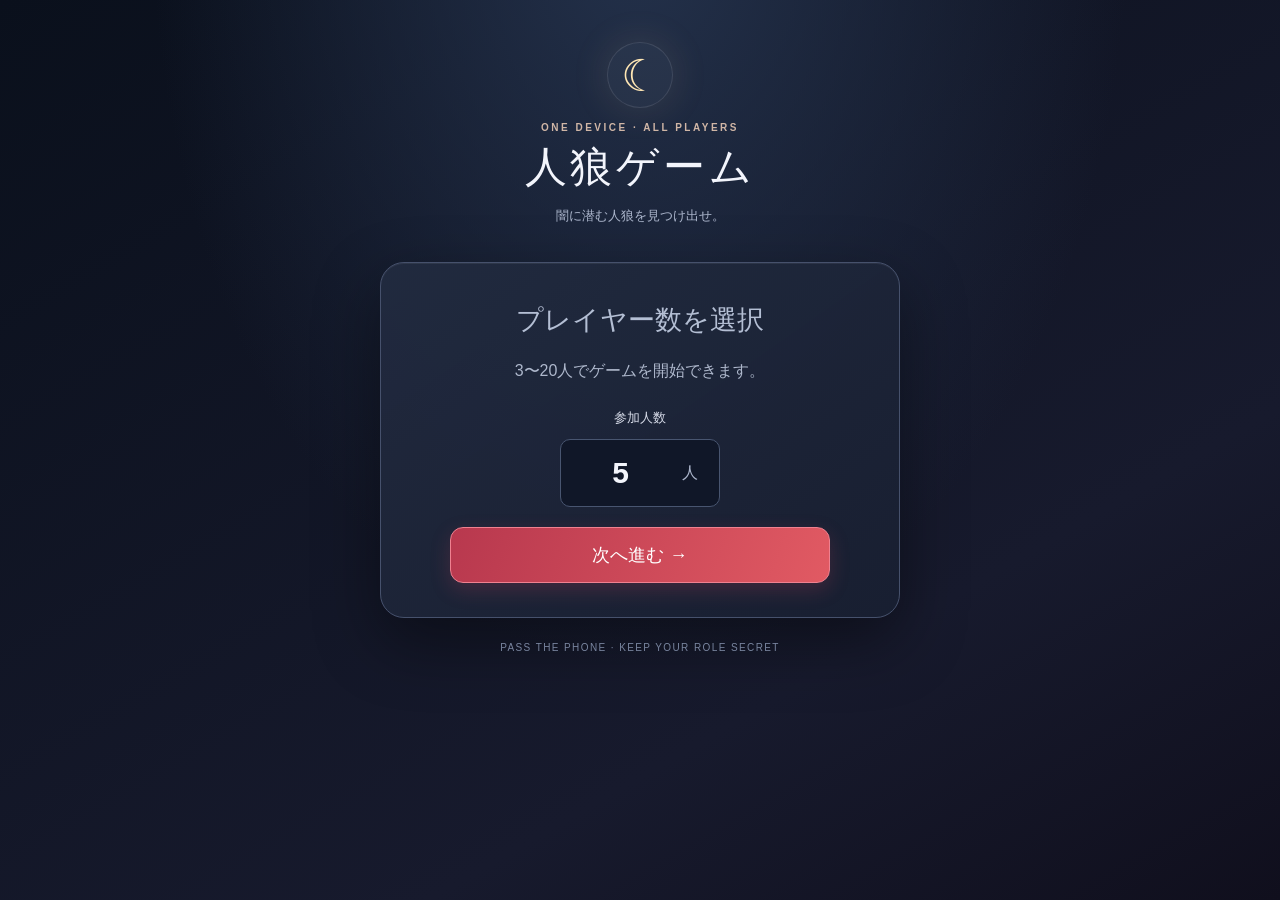
==== commit d8c2a9aa: "Add files via upload" ====
--- a/index.html
+++ b/index.html
@@ -6,22 +6,19 @@
   <meta name="theme-color" content="#0c101d">
   <title>人狼ゲーム | WEREWOLF</title>
   <link rel="stylesheet" href="style.css">
-  <link rel="stylesheet" href="theme.css?v=restore-20261027">
-  <script src="role-card.js?v=cards-20261027" defer></script>
-  <script src="script.js?v=stage9" defer></script>
-  <script src="audio.js?v=stage5" defer></script>
-  <link rel="stylesheet" href="./stage9-additions.css?v=stage9">
+  <script src="script.js" defer></script>
+  
+<link rel="stylesheet" href="seer-result.css?v=20261027">
+
 </head>
-<body class="mv-theme" data-scene="lobby">
+<body>
   <main class="app-shell">
     <header class="app-header">
       <div class="brand-mark" aria-hidden="true">☾</div>
       <p class="eyebrow">ONE DEVICE · ALL PLAYERS</p>
       <h1>人狼ゲーム</h1>
       <p class="subtitle">闇に潜む人狼を見つけ出せ。</p>
-      <div class="mv-sound-controls"><button id="mv-sound-toggle" type="button" aria-pressed="false">♪ 音楽・効果音：オフ</button></div>
-</header>
-    <nav class="mv-mode-nav" aria-label="ゲームモード"><a href="./index.html" aria-current="page">☽ 1台で遊ぶ</a><a href="./online.html">✦ オンラインで遊ぶ</a></nav>
+    </header>
     <section class="game-card" aria-label="ゲーム操作">
       <div id="game">
         <h2>プレイヤー数を選択</h2>
@@ -36,6 +33,5 @@
     </section>
     <footer class="app-footer">PASS THE PHONE · KEEP YOUR ROLE SECRET</footer>
   </main>
-  <script src="./role-guide.js?v=stage9" defer></script>
 </body>
 </html>
--- a/seer-result.css
+++ b/seer-result.css
@@ -0,0 +1,12 @@
+
+/* Seer reveal, online only. Existing controls and tarot styles are untouched. */
+body.mv-theme .mv-seer-result{box-sizing:border-box;padding:20px 15px;margin:16px 0;border:2px solid #d5b276!important;border-radius:15px!important;background:linear-gradient(145deg,#1c3040,#131827)!important;text-align:center;color:#fff2d4!important;display:grid;gap:9px;box-shadow:0 0 22px #bfa16422}
+body.mv-theme .mv-seer-result[hidden]{display:none!important}
+body.mv-theme .mv-seer-caption{color:#dbc48e;font-size:14px;font-weight:700;letter-spacing:.14em}
+body.mv-theme .mv-seer-person{display:block;color:#ffdda0;font-size:clamp(25px,7vw,35px);font-weight:900;overflow-wrap:anywhere;line-height:1.35}
+body.mv-theme .mv-seer-label{color:#d6c9b0;font-size:13px}
+body.mv-theme .mv-seer-verdict{display:block;color:#83e2b0;font-size:clamp(28px,8vw,40px);font-weight:900;line-height:1.3}
+body.mv-theme .mv-seer-result--wolf{border-color:#d65f6d!important;background:linear-gradient(145deg,#40232e,#191b29)!important}
+body.mv-theme .mv-seer-result--wolf .mv-seer-verdict{color:#ff7686}
+body.mv-theme .mv-night-wolf-friends{padding:14px 12px;border:1px solid #bb5363;border-radius:12px;background:#3e202b;color:#ff748a!important;font-size:clamp(20px,5.5vw,29px);font-weight:900;overflow-wrap:anywhere;text-align:center}
+body.mv-theme .mv-night-wolf-friends[hidden]{display:none!important}
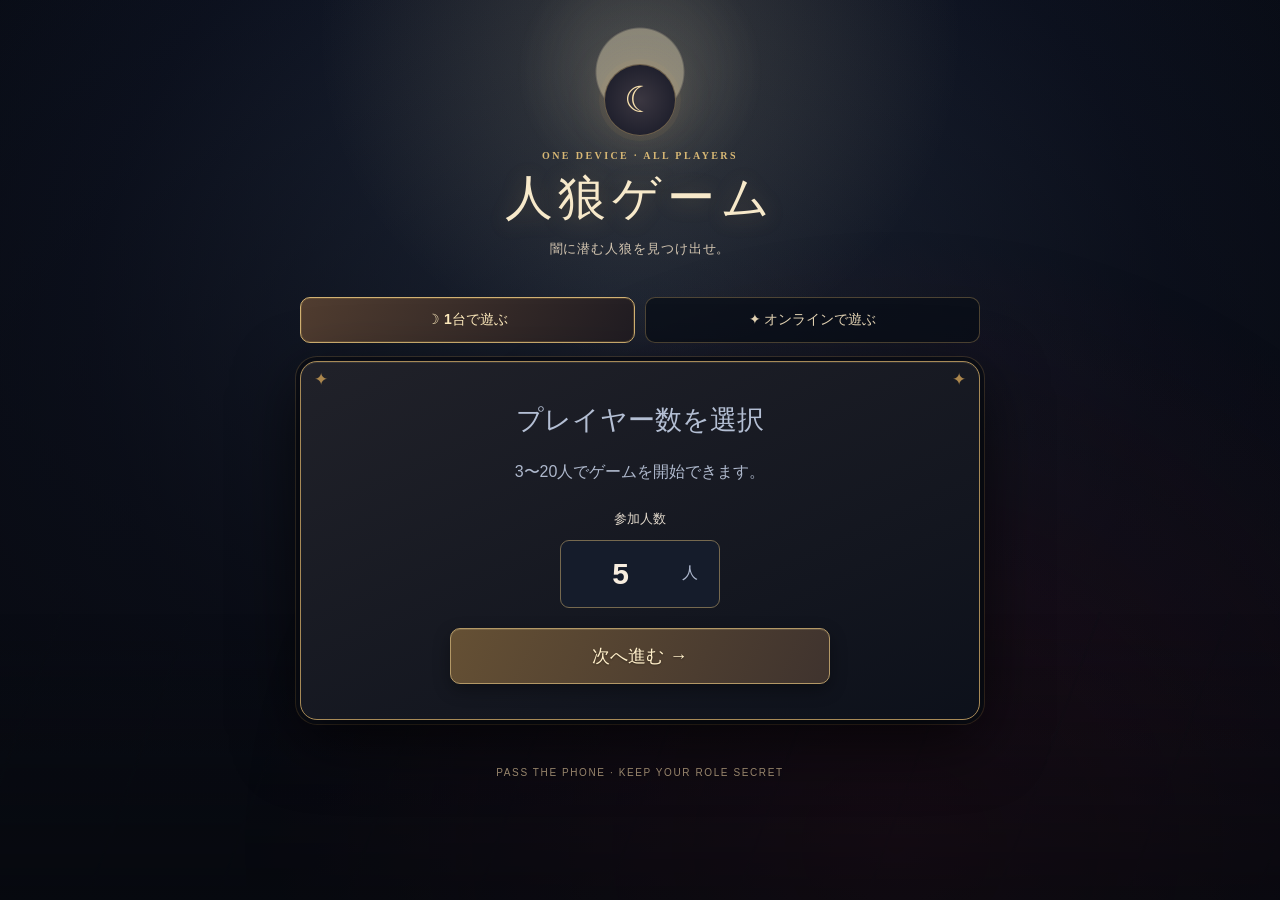
==== commit 07ab6466: "Add files via upload" ====
--- a/index.html
+++ b/index.html
@@ -1,37 +1,93 @@
+
 <!DOCTYPE html>
 <html lang="ja">
 <head>
   <meta charset="UTF-8">
   <meta name="viewport" content="width=device-width, initial-scale=1">
   <meta name="theme-color" content="#0c101d">
+
   <title>人狼ゲーム | WEREWOLF</title>
-  <link rel="stylesheet" href="style.css">
-  <script src="script.js" defer></script>
-  
-<link rel="stylesheet" href="seer-result.css?v=20261027">
 
+  <!-- 基本デザイン -->
+  <link rel="stylesheet" href="./style.css">
+
+  <!-- 採用済みの黒・金デザイン -->
+  <link rel="stylesheet" href="./theme.css?v=20261027-final-3">
+
+  <!-- 占い結果の強調表示 -->
+  <link rel="stylesheet" href="./seer-result.css?v=20261027">
+
+  <!-- 役職カード -->
+  <script src="./role-card.js?v=20261027" defer></script>
+
+  <!-- オフライン版ゲーム本体 -->
+  <script src="./script.js?v=20261027" defer></script>
 </head>
-<body>
+
+<body class="mv-theme" data-scene="lobby">
+
   <main class="app-shell">
+
     <header class="app-header">
       <div class="brand-mark" aria-hidden="true">☾</div>
-      <p class="eyebrow">ONE DEVICE · ALL PLAYERS</p>
+      <p class="eyebrow">
+        ONE DEVICE · ALL PLAYERS
+      </p>
+
       <h1>人狼ゲーム</h1>
-      <p class="subtitle">闇に潜む人狼を見つけ出せ。</p>
+
+      <p class="subtitle">
+        闇に潜む人狼を見つけ出せ。
+      </p>
     </header>
+
+    
+<nav class="mv-mode-nav" aria-label="ゲームモード">
+  <a href="./index.html" aria-current="page">
+    ☽ 1台で遊ぶ
+  </a>
+  <a href="./online.html">
+    ✦ オンラインで遊ぶ
+  </a>
+</nav>
+
+
     <section class="game-card" aria-label="ゲーム操作">
+
       <div id="game">
         <h2>プレイヤー数を選択</h2>
+
         <p>3〜20人でゲームを開始できます。</p>
-        <label for="count" class="field-label">参加人数</label>
+
+        <label for="count" class="field-label">
+          参加人数
+        </label>
+
         <div class="number-field">
-          <input type="number" id="count" min="3" max="20" step="1" value="5" inputmode="numeric">
+          <input
+            type="number"
+            id="count"
+            min="3"
+            max="20"
+            step="1"
+            value="5"
+            inputmode="numeric"
+          >
           <span>人</span>
         </div>
-        <button id="start" type="button">次へ進む →</button>
+
+        <button id="start" type="button">
+          次へ進む →
+        </button>
       </div>
+
     </section>
-    <footer class="app-footer">PASS THE PHONE · KEEP YOUR ROLE SECRET</footer>
+
+    <footer class="app-footer">
+      PASS THE PHONE · KEEP YOUR ROLE SECRET
+    </footer>
+
   </main>
+
 </body>
 </html>
--- a/theme.css
+++ b/theme.css
@@ -0,0 +1,743 @@
+/* MOONLIT VILLAGE — stage 1 shared visual foundation */
+:root{--mv-gold:#d8b875;--mv-gold-light:#f6dfac;--mv-ink:#0b0d13;--mv-burgundy:#77303e;--mv-line:rgba(216,184,117,.42);--mv-muted:#d7c9b5;color-scheme:dark}
+html{background:#080c14}
+body.mv-theme{background:radial-gradient(circle at 50% 4%,rgba(239,219,161,.13) 0 5%,transparent 30%),linear-gradient(180deg,rgba(5,8,16,.1),#090b13 90%),radial-gradient(ellipse at 49% 35%,#273245,#0d1220 58%,#06090f)!important;color:#f4eadb!important;min-height:100dvh;position:relative;isolation:isolate;transition:background-color .7s ease}
+body.mv-theme::before{position:fixed;z-index:-1;inset:0;pointer-events:none;opacity:.67;background:radial-gradient(circle at 50% 8%,rgba(255,241,202,.65) 0 43px,rgba(239,229,196,.15) 45px,transparent 125px),radial-gradient(ellipse at 70% 94%,rgba(69,19,32,.48),transparent 52%);content:'';background-size:auto!important;animation:mv-mist 15s ease-in-out infinite alternate}
+body.mv-theme::after{position:fixed;z-index:-1;inset:auto 0 0;height:32vh;content:'';pointer-events:none;background:linear-gradient(0deg,#05080c,transparent),repeating-linear-gradient(110deg,transparent 0 56px,rgba(8,13,19,.32) 57px 59px,transparent 60px 122px);opacity:.5}
+body.mv-theme[data-scene="day"]{background:radial-gradient(circle at 78% 5%,rgba(244,187,115,.21),transparent 32%),linear-gradient(160deg,#403b43,#192333 52%,#13141d)!important}
+body.mv-theme[data-scene="night"]{background:radial-gradient(circle at 50% 4%,rgba(216,217,252,.18),transparent 28%),linear-gradient(150deg,#111b34,#090d1d 62%,#090a10)!important}
+body.mv-theme[data-scene="victory"]{background:radial-gradient(circle at 50% 3%,rgba(228,183,85,.17),transparent 40%),linear-gradient(155deg,#302538,#130f1b 68%,#09080f)!important}
+body.mv-theme .app-shell{width:min(100% - 28px,680px);padding-top:clamp(32px,5vw,66px);position:relative;z-index:0}
+body.mv-theme .app-header{padding-bottom:23px;text-align:center}
+body.mv-theme .brand-mark,body.mv-theme .mv-emblem{display:grid;place-items:center;width:72px;height:72px;margin:0 auto 12px;border:1px solid var(--mv-line);border-radius:50%;background:radial-gradient(circle,#3b3741,#151725);box-shadow:0 0 0 5px rgba(209,168,91,.06),0 0 42px rgba(235,195,124,.16);color:var(--mv-gold-light);font-size:36px}
+body.mv-theme .eyebrow,body.mv-theme .mv-kicker{font-family:Georgia,serif;letter-spacing:.24em;color:var(--mv-gold);font-size:10px;font-weight:700;text-transform:uppercase}
+body.mv-theme .app-header h1{color:#f7e9ca;font-family:Georgia,'Yu Mincho','Hiragino Mincho ProN',serif;letter-spacing:.12em;font-size:clamp(31px,7vw,48px);text-shadow:0 2px 22px rgba(211,175,101,.27);line-height:1.28}
+body.mv-theme .app-header .subtitle{color:#d5c7b2;font-size:13px;letter-spacing:.07em}
+body.mv-theme .mv-mode-nav{display:grid;grid-template-columns:1fr 1fr;gap:10px;margin:3px 0 18px}
+body.mv-theme .mv-mode-nav a{display:flex;align-items:center;justify-content:center;gap:8px;padding:13px 10px;border:1px solid rgba(218,181,110,.32);border-radius:10px;background:rgba(10,15,24,.78);color:#e5d5b5;text-decoration:none;font-size:14px;font-weight:700;transition:.2s}
+body.mv-theme .mv-mode-nav a[aria-current="page"]{background:linear-gradient(120deg,#513d30,#201c22);border-color:#d2b273;color:#ffebbd;box-shadow:inset 0 0 0 1px #9b78434a}
+body.mv-theme .mv-mode-nav a:hover{border-color:#f6d899;transform:translateY(-2px)}
+body.mv-theme .game-card{position:relative;overflow:visible;background:linear-gradient(155deg,rgba(33,34,42,.98),rgba(13,17,27,.98))!important;border:1px solid #a78a57!important;border-radius:17px!important;box-shadow:0 20px 64px #000a,0 0 0 4px #0b0e17,0 0 0 5px rgba(173,137,74,.27),inset 0 1px rgba(255,236,188,.1)!important;padding:clamp(22px,6vw,35px)!important}
+body.mv-theme .game-card::before,body.mv-theme .game-card::after{content:'✦';position:absolute;top:7px;left:13px;color:#ab864d;font-size:17px;pointer-events:none}
+body.mv-theme .game-card::after{left:auto;right:13px}
+body.mv-theme .game-card h2,body.mv-theme .game-card h3{font-family:'Yu Mincho','Hiragino Mincho ProN',Georgia,serif;color:#f4ddb0;line-height:1.45}
+body.mv-theme .game-card p,body.mv-theme .game-card .field-label{color:#e1d8cb}
+body.mv-theme .game-card button:not(.modal-confirm-button):not(.modal-cancel-button){background:linear-gradient(115deg,#655034,#3f332e)!important;border:1px solid #b39866!important;color:#ffefc9!important;border-radius:10px;box-shadow:inset 0 1px #ffeca726,0 6px 17px #0005!important;text-shadow:0 1px 2px #0005;min-height:46px;transition:filter .2s,transform .2s,box-shadow .2s}
+body.mv-theme .game-card button:hover:not(:disabled){filter:brightness(1.16);transform:translateY(-1px)}
+body.mv-theme .game-card button:disabled{opacity:.48;cursor:not-allowed;transform:none!important}
+body.mv-theme .game-card input,body.mv-theme .game-card select,body.mv-theme .game-card textarea{background:#151c2b;color:#f7eddf;border:1px solid #76694f;border-radius:9px;accent-color:#d0a766;max-width:100%}
+body.mv-theme .game-card input:focus-visible,body.mv-theme .game-card select:focus-visible,body.mv-theme .game-card textarea:focus-visible{outline:2px solid #efc987;outline-offset:2px}
+body.mv-theme #online-members .online-member,body.mv-theme #online-game .online-member{border-color:rgba(210,176,111,.33);background:#1b2231}
+body.mv-theme .online-chat-panel{border-color:#82714e;background:#181d28}body.mv-theme .online-chat-messages{background:#111722}
+body.mv-theme .app-footer,body.mv-theme .mv-footer{color:#a99578;text-align:center;font-size:10px;letter-spacing:.16em;margin:23px 0}
+body.mv-theme #back-to-game-mode-online{z-index:4}
+@keyframes mv-mist{from{opacity:.45;transform:translateY(0)}to{opacity:.8;transform:translateY(-12px)}}
+@media(max-width:480px){body.mv-theme .app-shell{width:calc(100% - 28px);padding-top:30px}body.mv-theme .game-card{padding:24px 18px!important}body.mv-theme .mv-mode-nav a{font-size:12px;padding:12px 4px}body.mv-theme .app-header h1{font-size:32px}}
+@media(prefers-reduced-motion:reduce){body.mv-theme::before{animation:none}body.mv-theme *,body.mv-theme *::before,body.mv-theme *::after{transition:none!important;animation-duration:.01ms!important}}
+
+/* ロビー参加後はモード切替を隠し、誤操作を防ぐ */
+body.mv-theme #online-mode-nav[hidden]{display:none!important}
+body.mv-theme .game-card #online-leave-room{
+  display:block;box-sizing:border-box;width:min(100%,380px);max-width:100%;margin:14px auto 20px;position:relative;left:auto;right:auto;transform:none;text-align:center;
+  background:linear-gradient(120deg,#481e2d,#271824)!important;
+  border:1px solid #a86671!important;color:#ffe0df!important;
+  box-shadow:inset 0 1px #ffffff12,0 5px 15px #0005!important
+}
+body.mv-theme .game-card #online-leave-room:hover:not(:disabled){filter:brightness(1.22)}
+
+/* ロビー退出ボタンを招待ボタンと同じ中央列に配置 */
+body.mv-theme #lobby-screen #online-leave-room{display:block!important;box-sizing:border-box!important;width:min(100%,380px)!important;max-width:100%!important;margin:14px auto 20px!important;float:none!important;position:static!important;transform:none!important;text-align:center!important;}
+
+
+/* ===== Stage 2: shared illustrated tarot cards (CSS only) ===== */
+body.mv-theme .mv-tarot{--rc:#d5b374;--shine:#f8e4b7;width:min(100%,280px);aspect-ratio:5 / 7.2;margin:12px auto 24px;perspective:1100px;color:#fbe9c4;font-family:Georgia,'Yu Mincho','Hiragino Mincho ProN',serif;user-select:none}
+body.mv-theme .mv-tarot[data-faction="wolf"]{--rc:#c15d6e;--shine:#ffd0d7}
+body.mv-theme .mv-tarot[data-faction="neutral"]{--rc:#ae92d6;--shine:#eee0ff}
+body.mv-theme .mv-tarot-inner{position:relative;width:100%;height:100%;transform-style:preserve-3d;transition:transform .9s cubic-bezier(.2,.7,.17,1)}
+body.mv-theme .mv-tarot--reveal .mv-tarot-inner{animation:mv-turn 1.05s cubic-bezier(.2,.75,.2,1) both}
+body.mv-theme .mv-tarot-face,body.mv-theme .mv-tarot-back{position:absolute;inset:0;backface-visibility:hidden;-webkit-backface-visibility:hidden;border-radius:16px;overflow:hidden;border:2px solid var(--rc);box-shadow:0 15px 45px #000b,inset 0 0 0 5px #0c0e17,inset 0 0 0 7px var(--rc);background:radial-gradient(ellipse at 50% 40%,#313046,#111523 72%);}
+body.mv-theme .mv-tarot-back{display:grid;place-content:center;text-align:center;gap:25px;background:repeating-conic-gradient(from 45deg,#192034 0deg 22.5deg,#222842 22.5deg 45deg);transform:rotateY(180deg)}
+body.mv-theme .mv-card-back-star{font-size:100px;color:var(--rc);text-shadow:0 0 22px #dab36e80}
+body.mv-theme .mv-card-back-text{font-size:12px;letter-spacing:.2em;color:#f9eac8}
+body.mv-theme .mv-tarot-face{display:flex;align-items:center;flex-direction:column;text-align:center;padding:23px 17px 20px;box-sizing:border-box}
+body.mv-theme .mv-tarot-face::before{content:'';position:absolute;inset:15px;border:1px solid color-mix(in srgb,var(--rc),transparent 25%);border-radius:110px 110px 7px 7px;pointer-events:none}
+body.mv-theme .mv-tarot-face::after{content:'✧';position:absolute;top:32%;right:16px;font-size:16px;color:var(--rc);opacity:.7}
+body.mv-theme .mv-tarot-number{font-size:17px;color:var(--shine);letter-spacing:.2em}
+body.mv-theme .mv-tarot-roman{margin-top:8px;letter-spacing:.2em;font-size:11px;font-weight:700;color:var(--rc)}
+body.mv-theme .mv-tarot-emblem{position:relative;flex:1;width:100%;display:grid;place-items:center;isolation:isolate}
+body.mv-theme .mv-emblem-halo{position:absolute;width:155px;aspect-ratio:1;border:1px solid var(--rc);border-radius:50%;box-shadow:0 0 0 9px #deb6700b,0 0 0 22px #c9ae6e10,inset 0 0 22px #d8a8692f;background:radial-gradient(circle,#d6bd7725,transparent 72%);z-index:-1}
+body.mv-theme .mv-emblem-halo::after{content:'';position:absolute;inset:10px;border:1px dashed var(--rc);border-radius:50%;opacity:.55}
+body.mv-theme .mv-role-symbol{font-family:Georgia,'Segoe UI Symbol',serif;color:var(--shine);font-size:clamp(68px,16vw,96px);line-height:1;text-shadow:0 5px 0 #070b16,0 0 29px var(--rc)}
+body.mv-theme .mv-tarot-scroll{color:var(--rc);font-size:14px;letter-spacing:.36em}
+body.mv-theme .mv-tarot-name{color:var(--shine);font-size:clamp(26px,7vw,34px);font-weight:700;margin-top:8px;text-shadow:0 3px 18px var(--rc)}
+body.mv-theme .mv-tarot-bottom{font-size:8px;letter-spacing:.13em;color:var(--rc);margin-top:13px}
+body.mv-theme .mv-tarot--compact{width:115px;margin:0 auto 8px}
+body.mv-theme .mv-tarot--compact .mv-tarot-face{padding:14px 6px 12px}
+body.mv-theme .mv-tarot--compact .mv-emblem-halo{width:63px}
+body.mv-theme .mv-tarot--compact .mv-role-symbol{font-size:42px}
+body.mv-theme .mv-tarot--compact .mv-tarot-roman,body.mv-theme .mv-tarot--compact .mv-tarot-bottom{display:none}
+body.mv-theme .mv-tarot--compact .mv-tarot-number{font-size:11px}
+body.mv-theme .mv-tarot--compact .mv-tarot-scroll{font-size:10px}
+body.mv-theme .mv-tarot--compact .mv-tarot-name{font-size:17px}
+body.mv-theme #online-role-reveal .online-role-card{background:none!important;border:0!important;box-shadow:none!important;padding:0!important}
+body.mv-theme #online-role-reveal .online-role-card>strong{position:absolute;clip:rect(0 0 0 0);clip-path:inset(50%);width:1px;height:1px;overflow:hidden}
+body.mv-theme #online-my-role-description{max-width:450px;margin:0 auto 18px;color:#f0e3ce;text-align:center;line-height:1.8}
+body.mv-theme .mv-role-reveal-heading{text-align:center;color:#e7c98d!important}
+body.mv-theme .mv-offline-role-heading{font-size:19px;text-align:center}
+@keyframes mv-turn{0%{transform:rotateY(180deg) scale(.89);opacity:.7}65%{opacity:1}100%{transform:rotateY(0) scale(1);opacity:1}}
+@media(prefers-reduced-motion:reduce){body.mv-theme .mv-tarot--reveal .mv-tarot-inner{animation:none!important}}
+
+/* ===== Stage 3: unified night, day, discussion and vote UI ===== */
+body.mv-theme[data-scene="night"]{background:radial-gradient(ellipse at 50% -10%,#41465d 0%,#13182a 49%,#080a11 100%)!important}
+body.mv-theme[data-scene="day"]{background:radial-gradient(ellipse at 50% -10%,#655341 0%,#30283a 43%,#10101b 100%)!important}
+body.mv-theme[data-scene="victory"]{background:radial-gradient(ellipse at 50% -10%,#574128 0%,#231827 50%,#080b13 100%)!important}
+body.mv-theme[data-scene="night"] .game-card{border-color:#8f93c0!important}
+body.mv-theme[data-scene="day"] .game-card{border-color:#c7a36c!important}
+body.mv-theme .mv-target-grid,body.mv-theme .choice-list{display:grid;grid-template-columns:repeat(2,minmax(0,1fr));gap:12px;margin:18px 0 22px}
+body.mv-theme .mv-target-grid:empty{display:none}
+body.mv-theme .mv-target-card,body.mv-theme .choice-button.mv-person-choice{min-width:0;width:100%;min-height:142px;display:flex;flex-direction:column;align-items:center;justify-content:center;gap:9px;padding:12px 8px!important;border:1px solid #93805f!important;border-radius:14px!important;background:radial-gradient(ellipse at 50% 5%,#384157,#171d2e 80%)!important;color:#f5e6c8!important;box-shadow:inset 0 0 0 3px #1a1923,0 10px 22px #0006!important;transition:transform .18s,border-color .18s,filter .18s!important;position:relative}
+body.mv-theme .mv-target-card:hover:not(:disabled),body.mv-theme .choice-button.mv-person-choice:hover:not(:disabled){transform:translateY(-3px);border-color:#e9c788!important;filter:brightness(1.1)}
+body.mv-theme .mv-target-card.is-selected{border:2px solid #ffe0a1!important;background:radial-gradient(ellipse at 50% 5%,#6d533c,#252035 84%)!important;box-shadow:0 0 0 2px #bf9d62,0 0 26px #d7aa5b45!important}
+body.mv-theme .mv-target-card:disabled{opacity:.48;cursor:not-allowed}
+body.mv-theme .mv-target-symbol,body.mv-theme .mv-person-avatar{display:grid;place-items:center;width:62px;height:66px;border:1px solid #c6aa78;border-radius:38px 38px 13px 13px;background:linear-gradient(#344054,#131827);font-size:36px;line-height:1;color:#e8cc91;text-shadow:0 0 18px #ead09677}
+body.mv-theme .mv-target-name,body.mv-theme .mv-person-name{font-weight:800;font-size:15px;line-height:1.3;overflow-wrap:anywhere;text-align:center}
+body.mv-theme .mv-target-number{position:absolute;top:9px;left:12px;color:#c8b184;font:11px Georgia,serif}
+body.mv-theme .mv-person-action{position:absolute;right:10px;top:8px;color:#bba274}
+body.mv-theme select.mv-target-fallback{position:absolute!important;width:1px!important;height:1px!important;padding:0!important;margin:-1px!important;border:0!important;overflow:hidden!important;clip:rect(0 0 0 0)!important;clip-path:inset(50%)!important;white-space:nowrap!important}
+body.mv-theme .online-chat-panel{border:1px solid #a78a57!important;background:linear-gradient(145deg,#2b2933,#161b29)!important;box-shadow:inset 0 1px #f8e4bd17,0 14px 35px #0006;padding:16px!important;border-radius:16px!important}
+body.mv-theme .online-chat-messages{background:radial-gradient(ellipse at top,#222c3b,#111620 88%)!important;border:1px solid #514c46;border-radius:12px!important}
+body.mv-theme .online-chat-bubble{background:#333747!important;border:1px solid #615e68;border-radius:13px 13px 13px 3px!important}
+body.mv-theme .online-chat-bubble.is-mine{background:#554333!important;border-color:#96764c;border-radius:13px 13px 3px 13px!important}
+body.mv-theme .online-chat-author{color:#f5d79a!important}
+body.mv-theme #online-discussion-timer{font:700 clamp(35px,9vw,54px) Georgia,serif!important;letter-spacing:.08em;color:#f8d68f;text-align:center;text-shadow:0 0 20px #ecbe7855;padding:14px;border:1px solid #8a7757;border-radius:12px;background:#151924;margin:12px auto}
+body.mv-theme #online-chat-input{background:#141a26!important;color:#fff2d9!important;border-color:#8f7b58!important}
+body.mv-theme #online-vote-screen>h2,body.mv-theme #online-night-screen>h2{text-align:center}
+@media(max-width:380px){body.mv-theme .mv-target-grid,body.mv-theme .choice-list{gap:8px}body.mv-theme .mv-target-card,body.mv-theme .choice-button.mv-person-choice{min-height:125px;padding:10px 6px!important}body.mv-theme .mv-target-symbol,body.mv-theme .mv-person-avatar{width:51px;height:55px;font-size:30px}}
+
+/* ========== Stage 4 / Victory & Reflection ========== */
+.mv-finale{--mv-win:#d8b778;color:#f6ebd2;max-width:780px;margin:auto;animation:mv-finale-appear .7s ease both}
+.mv-finale[data-winner="wolf"]{--mv-win:#d77883}.mv-finale[data-winner="third"]{--mv-win:#bca4f2}
+.mv-finale-hero{text-align:center;padding:38px 20px;margin-bottom:20px;position:relative;overflow:hidden;border:1px solid var(--mv-win);border-radius:20px;background:radial-gradient(ellipse at 50% -20%,#5d4f3b80,transparent 65%),linear-gradient(160deg,#222434,#111721);box-shadow:0 20px 44px #0006}
+.mv-finale-sigil{width:82px;height:82px;display:grid;place-items:center;border:1px solid var(--mv-win);border-radius:50%;font-size:50px;margin:0 auto 20px;color:var(--mv-win);box-shadow:0 0 36px #b99c5940;animation:mv-sigil-appear 1.2s ease both}
+.mv-finale-hero p:first-of-type{font-size:11px;letter-spacing:.23em;color:#dbcaab}
+.mv-finale-hero h2{font-size:clamp(26px,6vw,40px);color:var(--mv-win);margin:12px 0;text-shadow:0 3px 22px #0008}
+.mv-finale-hero p:last-child{color:#d5c5ad;font-size:13px}
+.mv-finale-panel{border:1px solid #68593f;border-radius:16px;padding:20px 16px;margin:16px 0;background:linear-gradient(145deg,#202637,#131a26)}
+.mv-finale-panel h3{color:#f4dca5;margin:0 0 18px;font-size:20px}
+.mv-finale-role-grid{display:grid;gap:9px;grid-template-columns:repeat(auto-fit,minmax(220px,1fr))}
+.mv-finale-person{display:flex;align-items:center;gap:12px;padding:12px;border-radius:12px;border:1px solid #5f5649;background:#101827}
+.mv-finale-person-mark{color:#e0bf81;font-size:25px;display:grid;place-items:center;width:42px;height:45px;border:1px solid #655333;border-radius:9px;flex-shrink:0}
+.mv-finale-person>div{flex:1;min-width:0;display:grid;gap:4px}.mv-finale-person strong{color:#fff4d5;overflow-wrap:anywhere}.mv-finale-person small{color:#c2b398;font-size:12px}.mv-finale-state{font-size:12px;color:#f1d9ae;white-space:nowrap}
+.mv-finale-day{border:1px solid #756342;border-radius:12px;margin:10px 0;background:#141c2b;overflow:hidden}.mv-finale-day summary{cursor:pointer;padding:14px 16px;font-weight:700;color:#efdbb4}.mv-finale-day[open] summary{background:#373328}
+.mv-finale-logline{display:grid;grid-template-columns:88px 1fr;gap:12px;padding:10px 15px;border-bottom:1px solid #3b3c42;font-size:14px;line-height:1.7}.mv-finale-logline strong{color:#dabe86}.mv-finale-logline span{color:#f5eddc}.mv-finale-votes{font-size:13px;line-height:1.8;color:#d9cfbd;padding:0 15px;overflow-wrap:anywhere}
+.mv-finale-again{width:100%;padding:17px!important;margin-top:10px!important;background:linear-gradient(120deg,#9e7d43,#e8c988)!important;color:#171a21!important;border:1px solid #f6ddaa!important;border-radius:12px!important;font-weight:800!important}
+@keyframes mv-finale-appear{from{opacity:0;transform:translateY(20px)}to{opacity:1;transform:none}}@keyframes mv-sigil-appear{from{opacity:0;transform:rotate(-35deg) scale(.6)}to{opacity:1;transform:none}}
+/* Online stage-four visual harmony: keep the existing Firebase-driven review */
+body.mv-theme #online-game-over-screen .online-finale-header{background:radial-gradient(ellipse at 50% -18%,#72573888,transparent 65%),linear-gradient(160deg,#222434,#111721);border-color:#a58a59}
+body.mv-theme #online-game-over-screen .online-finale-emblem{color:#e4bf7e;border-color:#bb965d}
+body.mv-theme #online-game-over-screen .online-finale-section{background:linear-gradient(145deg,#202637,#131a26);border-color:#68593f}
+body.mv-theme #online-game-over-screen .online-review-day{border-color:#756342;background:#141c2b}
+body.mv-theme #online-game-over-screen .online-review-day[open] summary{background:#373328}
+body.mv-theme #online-game-over-screen .online-result-player{background:#101827;border-color:#5f5649}
+/* Exit modal shared night-gold palette */
+.mv-exit-modal[hidden]{display:none!important}.mv-exit-modal{position:fixed;inset:0;z-index:100000;padding:18px;background:#050812d9;display:grid;place-items:center;backdrop-filter:blur(5px)}
+.mv-exit-dialog{width:min(100%,430px);padding:28px 22px;border:1px solid #aa8c5b;border-radius:19px;text-align:center;background:linear-gradient(155deg,#283044,#141a27);box-shadow:0 20px 60px #000a}
+.mv-exit-dialog-icon{width:60px;height:60px;margin:0 auto 14px;border-radius:50%;border:1px solid #ac8b54;display:grid;place-items:center;color:#eac98b;font-size:38px}.mv-exit-dialog h2{font-size:23px;color:#f4dca5}.mv-exit-dialog p{line-height:1.8;color:#ddd0b8}.mv-exit-actions{display:flex;gap:10px;margin-top:20px}.mv-exit-actions button{flex:1;min-width:0;margin:0!important;padding:13px 8px!important;border-radius:11px!important;font-size:14px!important}.mv-exit-actions [data-exit-cancel]{background:#323c51!important;border:1px solid #69738a!important;color:#fff!important}.mv-exit-actions [data-exit-confirm]{background:#722e3c!important;border:1px solid #cd8692!important;color:#fff!important}
+@media(max-width:420px){.mv-finale-panel{padding:16px 11px}.mv-finale-logline{grid-template-columns:72px 1fr;gap:8px}.mv-exit-actions{flex-direction:column}}
+@media(prefers-reduced-motion:reduce){.mv-finale,.mv-finale-sigil{animation:none!important}}
+
+/* ===== Stage 5: illustrated tarot cards + sound ===== */
+body.mv-theme .mv-tarot-emblem{position:relative;overflow:hidden;min-height:0;width:calc(100% + 14px);margin:8px 0 0;border-radius:100px 100px 7px 7px;isolation:isolate}
+body.mv-theme .mv-role-art{display:block;position:absolute;inset:0;width:100%;height:100%;object-fit:cover;object-position:center center;border-radius:100px 100px 7px 7px;filter:saturate(.87) contrast(1.06);-webkit-mask-image:linear-gradient(to bottom,#000 0 78%,transparent 100%);mask-image:linear-gradient(to bottom,#000 0 78%,transparent 100%)}
+body.mv-theme .mv-role-art:not([hidden])~.mv-role-symbol{display:none}
+body.mv-theme .mv-role-art[hidden]{display:none}
+body.mv-theme .mv-tarot-emblem:has(.mv-role-art:not([hidden])) .mv-emblem-halo{display:none}
+body.mv-theme .mv-tarot-face{padding-bottom:18px}
+body.mv-theme .mv-tarot--compact .mv-role-art{border-radius:55px 55px 6px 6px}
+body.mv-theme .mv-sound-controls{display:flex;justify-content:center;margin:13px auto 2px}
+body.mv-theme #mv-sound-toggle{width:auto!important;min-width:178px;min-height:38px;margin:0!important;padding:8px 14px!important;border-radius:24px!important;border:1px solid #a78d60!important;background:#1a2130!important;color:#efdaad!important;font-size:12px!important;box-shadow:none!important}
+body.mv-theme #mv-sound-toggle[aria-pressed="true"]{background:#57452a!important;border-color:#ebcb83!important;color:#fff2cb!important}
+body.mv-theme #back-to-game-mode-online{display:none!important}
+
+/* Player identity system — characterless default avatar + color-coded name */
+body.mv-theme .mv-target-card, body.mv-theme .choice-button.mv-person-choice{
+ --player-color:#f2c57f;min-height:125px!important;gap:12px!important;
+}
+body.mv-theme .mv-avatar-default{
+ display:inline-block;position:relative;flex:none;box-sizing:border-box;
+ width:56px;height:56px;border:2px solid var(--player-color,#e8cc91);border-radius:50%;
+ background:radial-gradient(circle at 45% 25%,#263b50,#0c1421 78%);
+ box-shadow:inset 0 0 0 3px #131927,0 0 15px color-mix(in srgb,var(--player-color),transparent 82%);
+ overflow:hidden;
+}
+body.mv-theme .mv-avatar-head{display:block;position:absolute;top:10px;left:20px;width:15px;height:15px;border-radius:50%;background:var(--player-color)}
+body.mv-theme .mv-avatar-body{display:block;position:absolute;left:11px;bottom:7px;width:31px;height:22px;border-radius:50% 50% 25% 25%;background:var(--player-color)}
+body.mv-theme .mv-target-name,body.mv-theme .mv-person-name{
+ color:var(--player-color,#f2d9a9)!important;font-size:clamp(17px,4.5vw,22px)!important;
+ font-weight:900!important;text-align:center;overflow-wrap:anywhere;text-shadow:0 1px 12px #000b;
+}
+body.mv-theme .mv-target-number{display:none!important}
+body.mv-theme .mv-target-card.is-selected{box-shadow:0 0 0 2px var(--player-color),0 0 22px #d6b36a44!important}
+body.mv-theme #online-discussion-members .online-member{font-size:16px}
+body.mv-theme .mv-chat-entry{display:flex;align-items:flex-start;gap:10px;max-width:95%;--player-color:#f2c57f}
+body.mv-theme .mv-chat-entry.is-mine{align-self:flex-end;flex-direction:row-reverse}
+body.mv-theme .mv-chat-entry .mv-avatar-default{width:43px;height:43px}
+body.mv-theme .mv-chat-entry .mv-avatar-head{left:15px;top:7px;width:12px;height:12px}
+body.mv-theme .mv-chat-entry .mv-avatar-body{left:8px;bottom:6px;width:24px;height:17px}
+body.mv-theme .mv-chat-content{min-width:0;flex:1;display:flex;flex-direction:column;align-items:flex-start;gap:5px}
+body.mv-theme .mv-chat-entry.is-mine .mv-chat-content{align-items:flex-end}
+body.mv-theme .mv-chat-entry .online-chat-author{font-size:clamp(16px,4.3vw,20px)!important;font-weight:900;color:var(--player-color)!important;letter-spacing:.015em}
+body.mv-theme .mv-chat-entry .online-chat-bubble{max-width:100%;width:auto;padding:10px 13px}
+body.mv-theme .mv-chat-entry .online-chat-bubble p{font-size:14px;line-height:1.65;margin:0;color:#fff7e8}
+@media(max-width:400px){body.mv-theme .mv-target-card .mv-avatar-default,body.mv-theme .choice-button.mv-person-choice .mv-avatar-default{width:50px;height:50px}}
+
+body.mv-theme .mv-discussion-member{display:flex;align-items:center;gap:12px}
+body.mv-theme .mv-discussion-member .mv-avatar-default{width:42px;height:42px}
+body.mv-theme .mv-discussion-member .mv-avatar-head{top:7px;left:14px;width:12px;height:12px}
+body.mv-theme .mv-discussion-member .mv-avatar-body{left:8px;bottom:6px;width:23px;height:17px}
+body.mv-theme .mv-discussion-member strong{color:var(--player-color);font-size:19px;font-weight:900;margin-right:auto}
+
+/* ======================================================
+   Player identity refinement — approved visual direction
+   The player's actual typed name is rendered by script.js / online.js.
+   Keep role artwork separate from neutral player avatars.
+   ====================================================== */
+body.mv-theme {
+  --mv-player-surface: #111a28;
+  --mv-player-outline: rgba(194,170,124,.42);
+}
+/* Keep all selection cards rectangular, no illustrated character or numbered tarot tile. */
+body.mv-theme .mv-target-grid {align-items:stretch}
+body.mv-theme .mv-target-card,
+body.mv-theme .choice-button.mv-person-choice {
+  min-height:106px!important;
+  display:flex!important;
+  flex-direction:row!important;
+  justify-content:flex-start!important;
+  align-items:center!important;
+  gap:13px!important;
+  text-align:left!important;
+  padding:15px 16px!important;
+  border-radius:13px!important;
+  background:linear-gradient(140deg,#172232,#0d1521)!important;
+  border:1px solid var(--mv-player-outline)!important;
+}
+body.mv-theme .mv-target-card .mv-avatar-default,
+body.mv-theme .choice-button.mv-person-choice .mv-avatar-default {
+  width:54px;height:54px;flex:0 0 54px;
+}
+body.mv-theme .mv-target-card .mv-target-name,
+body.mv-theme .choice-button.mv-person-choice .mv-person-name {
+  margin:0!important;
+  font-size:clamp(18px,4.4vw,24px)!important;
+  line-height:1.32!important;
+  color:var(--player-color,#e8cc91)!important;
+  text-align:left!important;
+  letter-spacing:.025em;
+}
+body.mv-theme .mv-target-card.is-selected {
+  background:linear-gradient(140deg,#333229,#18202d)!important;
+  border:2px solid #ffdda0!important;
+  box-shadow:0 0 0 2px color-mix(in srgb,var(--player-color,#f2c57f),transparent 55%),
+             0 0 22px rgba(244,205,134,.22)!important;
+}
+body.mv-theme .mv-avatar-default {color:var(--player-color,#e8cc91)}
+body.mv-theme .mv-chat-entry .online-chat-author,
+body.mv-theme .mv-discussion-member strong {
+  color:var(--player-color,#f2c57f)!important;
+  font-size:clamp(18px,4.4vw,23px)!important;
+  font-weight:900!important;
+  overflow-wrap:anywhere;
+}
+body.mv-theme .mv-chat-entry .online-chat-bubble,
+body.mv-theme .mv-discussion-member {
+  border-radius:12px;
+}
+/* Never resurrect the unwanted return-to-mode control. */
+body.mv-theme #back-to-game-mode-online {display:none!important}
+/* Preserve readable labels and touch targets on narrow phones. */
+@media (max-width:420px) {
+  body.mv-theme .mv-target-grid,
+  body.mv-theme .choice-list {grid-template-columns:1fr;gap:9px}
+  body.mv-theme .mv-target-card,
+  body.mv-theme .choice-button.mv-person-choice {
+    min-height:79px!important;
+    padding:10px 13px!important;
+  }
+  body.mv-theme .mv-target-card .mv-avatar-default,
+  body.mv-theme .choice-button.mv-person-choice .mv-avatar-default {
+    width:48px;height:48px;flex-basis:48px;
+  }
+  body.mv-theme .mv-target-card .mv-avatar-head,
+  body.mv-theme .choice-button.mv-person-choice .mv-avatar-head {
+    left:17px;top:9px;width:13px;height:13px;
+  }
+  body.mv-theme .mv-target-card .mv-avatar-body,
+  body.mv-theme .choice-button.mv-person-choice .mv-avatar-body {
+    left:9px;bottom:6px;width:27px;height:19px;
+  }
+}
+
+/* Approved illustrated role cards: one complete artwork per role, no duplicate framing. */
+body.mv-theme .mv-tarot{aspect-ratio:1/2;width:min(100%,244px)}
+body.mv-theme .mv-tarot--compact{width:106px}
+body.mv-theme .mv-tarot--fullart .mv-tarot-face{padding:0!important;overflow:hidden;border:0!important;background:#0c1018!important;box-shadow:0 10px 30px #0009!important}
+body.mv-theme .mv-tarot--fullart .mv-tarot-face::before,body.mv-theme .mv-tarot--fullart .mv-tarot-face::after{display:none!important}
+body.mv-theme .mv-tarot--fullart .mv-tarot-face>*:not(.mv-full-card-image){display:none!important}
+body.mv-theme .mv-full-card-image{position:absolute;inset:0;width:100%;height:100%;object-fit:cover;display:block}
+body.mv-theme .mv-full-card-image[hidden]{display:none}
+body.mv-theme .mv-tarot:not(.mv-tarot--fullart) .mv-full-card-image{display:none}
+
+/* Offline private night/action card; no duplicate text-only role badge */
+body.mv-theme .mv-private-role-card-stage { display:flex; flex-direction:column; align-items:center; justify-content:center; margin:14px auto 22px; }
+body.mv-theme .mv-private-role-card-stage .mv-tarot { width:min(70vw,230px); margin:0 auto; }
+body.mv-theme .mv-private-role-card-stage .mv-tarot--fullart { width:min(70vw,230px); }
+body.mv-theme .mv-mode-nav[hidden] { display:none !important; }
+@media (max-width:480px) { body.mv-theme .mv-private-role-card-stage .mv-tarot {width:min(67vw,190px);} }
+
+/* Regression repair: large red werewolf teammate names on both first/subsequent nights */
+body.mv-theme #game .wolf-teammates {display:flex;flex-direction:column;align-items:center;gap:12px;width:100%;margin:22px 0;text-align:center;}
+body.mv-theme #game .wolf-teammates span {color:#e6c9c8;font-size:15px;font-weight:700;}
+body.mv-theme #game .wolf-teammates strong {display:block;color:#ff5573;font-size:clamp(28px,7vw,42px);font-weight:900;line-height:1.4;text-shadow:0 2px 20px #af1c3866;overflow-wrap:anywhere;}
+
+
+/* ===== オンライン投票：選択中のプレイヤーを強調 ===== */
+
+/* 選択前の候補 */
+body.mv-theme #online-vote-screen .mv-target-card {
+  transition:
+    border-color 0.2s ease,
+    background 0.2s ease,
+    box-shadow 0.2s ease,
+    transform 0.2s ease !important;
+}
+
+/* 選択中の候補 */
+body.mv-theme #online-vote-screen .mv-target-card.is-selected {
+  border: 3px solid #ffdc83 !important;
+
+  background: linear-gradient(
+    145deg,
+    #594329,
+    #292333
+  ) !important;
+
+  box-shadow:
+    0 0 0 2px #d5a854,
+    0 0 28px rgba(255, 199, 89, 0.55),
+    inset 0 0 18px rgba(255, 199, 89, 0.15) !important;
+
+  transform: scale(1.04);
+}
+
+/* 選択中の名前 */
+body.mv-theme #online-vote-screen .mv-target-card.is-selected .mv-target-name {
+  font-size: 24px !important;
+  text-shadow: 0 0 12px rgba(255, 220, 131, 0.5);
+}
+
+/* 選択中を示すチェックマーク */
+body.mv-theme #online-vote-screen .mv-target-card.is-selected::after {
+  content: "✓ 選択中";
+
+  position: absolute;
+  top: 8px;
+  right: 10px;
+
+  padding: 5px 9px;
+  border-radius: 20px;
+
+  background: #d8b875;
+  color: #17151b;
+
+  font-size: 12px;
+  font-weight: 900;
+}
+
+
+/* =========================================
+   Stage 6：役職カード表示・アニメーション仕上げ
+   オフライン・オンライン共通
+   ========================================= */
+
+/* 役職カードの基本サイズ */
+body.mv-theme .mv-tarot {
+  width: min(72vw, 244px);
+  max-width: 100%;
+  aspect-ratio: 1 / 2;
+  margin: 14px auto 22px;
+  perspective: 1200px;
+}
+
+/* カードの表裏を安定して表示 */
+body.mv-theme .mv-tarot-inner {
+  width: 100%;
+  height: 100%;
+  transform-style: preserve-3d;
+  -webkit-transform-style: preserve-3d;
+}
+
+/* 既存の反転アニメーション */
+body.mv-theme .mv-tarot--reveal .mv-tarot-inner {
+  animation: mv-card-reveal-smooth
+    1.05s cubic-bezier(.2,.75,.2,1) both;
+}
+
+@keyframes mv-card-reveal-smooth {
+  0% {
+    transform: rotateY(180deg) scale(.94);
+  }
+
+  65% {
+    transform: rotateY(-5deg) scale(1.015);
+  }
+
+  100% {
+    transform: rotateY(0deg) scale(1);
+  }
+}
+
+/* 画像の形をカードに合わせる */
+body.mv-theme .mv-tarot--fullart .mv-tarot-face {
+  border-radius: 16px !important;
+  overflow: hidden !important;
+}
+
+body.mv-theme .mv-tarot--fullart .mv-full-card-image {
+  width: 100%;
+  height: 100%;
+  object-fit: cover;
+  object-position: center;
+}
+
+/* 小型カードは従来の大きさを維持 */
+body.mv-theme .mv-tarot--compact {
+  width: 106px;
+  margin: 0 auto 8px;
+}
+
+/* オフライン版の夜の役職カード */
+body.mv-theme .mv-private-role-card-stage .mv-tarot {
+  width: min(70vw, 230px);
+}
+
+/* スマートフォン */
+@media (max-width: 480px) {
+  body.mv-theme .mv-tarot:not(.mv-tarot--compact) {
+    width: min(60vw, 210px);
+    margin: 10px auto 16px;
+  }
+
+  body.mv-theme .mv-private-role-card-stage .mv-tarot {
+    width: min(60vw, 190px);
+  }
+}
+
+/* 小さな画面 */
+@media (max-width: 360px) {
+  body.mv-theme .mv-tarot:not(.mv-tarot--compact) {
+    width: min(56vw, 175px);
+  }
+}
+
+/* 動きを減らす設定への対応 */
+@media (prefers-reduced-motion: reduce) {
+  body.mv-theme .mv-tarot--reveal .mv-tarot-inner {
+    animation: none !important;
+    transform: none !important;
+  }
+}
+
+
+/* =========================================
+   Stage 7：勝敗発表・振り返り画面
+   オフライン・オンライン共通
+   ========================================= */
+
+/* 勝敗発表の登場演出 */
+body.mv-theme .mv-finale-hero,
+body.mv-theme #online-game-over-screen .online-finale-header {
+  animation: mv-victory-enter .75s ease-out both;
+}
+
+@keyframes mv-victory-enter {
+  from {
+    opacity: 0;
+    transform: translateY(18px) scale(.97);
+  }
+  to {
+    opacity: 1;
+    transform: translateY(0) scale(1);
+  }
+}
+
+/* 勝者のエンブレム */
+body.mv-theme .mv-finale-sigil,
+body.mv-theme #online-game-over-screen .online-finale-emblem {
+  filter: drop-shadow(0 0 14px rgba(235,188,96,.25));
+}
+
+/* 勝者の名前・陣営名 */
+body.mv-theme .mv-finale-hero h2,
+body.mv-theme #online-game-over-screen
+.online-finale-header h2 {
+  font-family:
+    "Yu Mincho",
+    "Hiragino Mincho ProN",
+    Georgia,
+    serif;
+
+  font-weight: 900;
+  line-height: 1.45;
+  letter-spacing: .06em;
+  overflow-wrap: anywhere;
+}
+
+/* 振り返りセクション */
+body.mv-theme .mv-finale-panel,
+body.mv-theme #online-game-over-screen
+.online-finale-section {
+  border-radius: 15px;
+  box-shadow: 0 10px 28px rgba(0,0,0,.25);
+}
+
+/* プレイヤーごとの結果 */
+body.mv-theme .mv-finale-person,
+body.mv-theme #online-game-over-screen
+.online-result-player {
+  border-radius: 12px;
+  transition:
+    border-color .2s ease,
+    background-color .2s ease;
+}
+
+/* プレイヤー名を読みやすく */
+body.mv-theme .mv-finale-person strong,
+body.mv-theme #online-game-over-screen
+.online-result-player strong {
+  font-size: 17px;
+  font-weight: 900;
+  line-height: 1.5;
+  overflow-wrap: anywhere;
+}
+
+/* 日別の振り返り */
+body.mv-theme .mv-finale-day,
+body.mv-theme #online-game-over-screen
+.online-review-day {
+  overflow: hidden;
+  border-radius: 12px;
+}
+
+/* 開閉できる日別見出し */
+body.mv-theme .mv-finale-day summary,
+body.mv-theme #online-game-over-screen
+.online-review-day summary {
+  transition: background-color .2s ease;
+  line-height: 1.6;
+}
+
+/* 投票履歴と行動履歴 */
+body.mv-theme .mv-finale-logline,
+body.mv-theme .mv-finale-votes {
+  overflow-wrap: anywhere;
+}
+
+/* スマートフォン */
+@media (max-width: 480px) {
+
+  body.mv-theme .mv-finale-hero,
+  body.mv-theme #online-game-over-screen
+  .online-finale-header {
+    padding: 26px 14px;
+  }
+
+  body.mv-theme .mv-finale-role-grid {
+    grid-template-columns: 1fr;
+  }
+
+  body.mv-theme .mv-finale-panel {
+    padding: 16px 12px;
+  }
+
+  body.mv-theme .mv-finale-person strong {
+    font-size: 16px;
+  }
+
+  body.mv-theme .mv-finale-logline {
+    grid-template-columns: 65px minmax(0,1fr);
+    gap: 9px;
+    font-size: 13px;
+  }
+}
+
+/* 動きを減らす設定 */
+@media (prefers-reduced-motion: reduce) {
+  body.mv-theme .mv-finale-hero,
+  body.mv-theme #online-game-over-screen
+  .online-finale-header {
+    animation: none !important;
+  }
+}
+
+
+/* ==========================================
+   Stage 8：ゲーム操作画面のデザイン統一
+   既存のゲームロジックは変更しない
+   ========================================== */
+
+/* ゲームモード選択を非表示にした状態を維持 */
+body.mv-theme .mv-mode-nav[hidden] {
+  display: none !important;
+}
+
+/* 夜の対象選択・投票候補の共通デザイン */
+body.mv-theme .mv-target-grid,
+body.mv-theme .choice-list {
+  display: grid;
+  grid-template-columns: repeat(2, minmax(0, 1fr));
+  gap: 12px;
+}
+
+/* オフライン・オンライン共通のプレイヤー選択 */
+body.mv-theme .mv-target-card,
+body.mv-theme .choice-button.mv-person-choice {
+  box-sizing: border-box;
+  min-width: 0;
+  min-height: 135px !important;
+  padding: 16px 10px !important;
+  display: flex;
+  flex-direction: column;
+  align-items: center;
+  justify-content: center;
+  gap: 10px;
+  border-radius: 14px !important;
+}
+
+/* プレイヤーの名前 */
+body.mv-theme .mv-target-name,
+body.mv-theme .mv-person-name {
+  color: var(--player-color, #f2d9a9) !important;
+  font-size: clamp(17px, 4vw, 22px) !important;
+  font-weight: 900 !important;
+  line-height: 1.45;
+  text-align: center;
+  overflow-wrap: anywhere;
+}
+
+/* 初期アイコン */
+body.mv-theme .mv-avatar-default {
+  flex-shrink: 0;
+  border-color: var(--player-color, #d8b875);
+}
+
+/* オンラインで選択した対象 */
+body.mv-theme .mv-target-card.is-selected {
+  border: 3px solid #ffdc83 !important;
+  background: linear-gradient(
+    145deg,
+    #594329,
+    #292333
+  ) !important;
+  box-shadow:
+    0 0 0 2px #c79e54,
+    0 0 26px rgba(255, 210, 111, .35) !important;
+}
+
+/* 夜の行動で選択中の対象 */
+body.mv-theme #online-night-screen
+.mv-target-card.is-selected::after {
+  content: "✓ 選択中";
+  position: absolute;
+  top: 7px;
+  right: 8px;
+  padding: 4px 8px;
+  border-radius: 20px;
+  color: #17151b;
+  background: #e5c684;
+  font-size: 11px;
+  font-weight: 900;
+}
+
+/* 議論中の参加者 */
+body.mv-theme .mv-discussion-member {
+  display: flex;
+  align-items: center;
+  gap: 12px;
+  padding: 10px;
+  border-radius: 10px;
+}
+
+/* 参加者名 */
+body.mv-theme .mv-discussion-member strong {
+  color: var(--player-color, #f2d9a9);
+  font-size: 19px;
+  font-weight: 900;
+  overflow-wrap: anywhere;
+}
+
+/* チャットの発言者 */
+body.mv-theme .mv-chat-entry .online-chat-author {
+  color: var(--player-color, #f2d9a9) !important;
+  font-size: 18px !important;
+  font-weight: 900;
+}
+
+/* チャット本文 */
+body.mv-theme .mv-chat-entry
+.online-chat-bubble p {
+  line-height: 1.7;
+  overflow-wrap: anywhere;
+  white-space: pre-wrap;
+}
+
+/* キーボード操作時の視認性 */
+body.mv-theme .mv-target-card:focus-visible,
+body.mv-theme .choice-button.mv-person-choice:focus-visible {
+  outline: 3px solid #fff0c8 !important;
+  outline-offset: 4px;
+}
+
+/* スマートフォン向け調整 */
+@media (max-width: 420px) {
+  body.mv-theme .mv-target-grid,
+  body.mv-theme .choice-list {
+    gap: 10px;
+  }
+
+  body.mv-theme .mv-target-card,
+  body.mv-theme .choice-button.mv-person-choice {
+    min-height: 125px !important;
+    padding: 12px 7px !important;
+  }
+
+  body.mv-theme .mv-target-name,
+  body.mv-theme .mv-person-name {
+    font-size: 17px !important;
+  }
+
+  body.mv-theme .mv-discussion-member strong {
+    font-size: 17px;
+  }
+}
+
+/* 動きを減らす端末設定 */
+@media (prefers-reduced-motion: reduce) {
+  body.mv-theme .mv-target-card,
+  body.mv-theme .choice-button.mv-person-choice {
+    transition: none !important;
+  }
+}
+
+
+/* 夜の行動画面：青い外枠を削除 */
+body.mv-theme[data-scene="night"] .game-card {
+  border-color: #a78a57 !important;
+}
+
+/* 夜の行動で表示される不要な青い囲みを削除 */
+body.mv-theme #online-night-screen .online-role-card {
+  background: transparent !important;
+  border: none !important;
+  box-shadow: none !important;
+}
